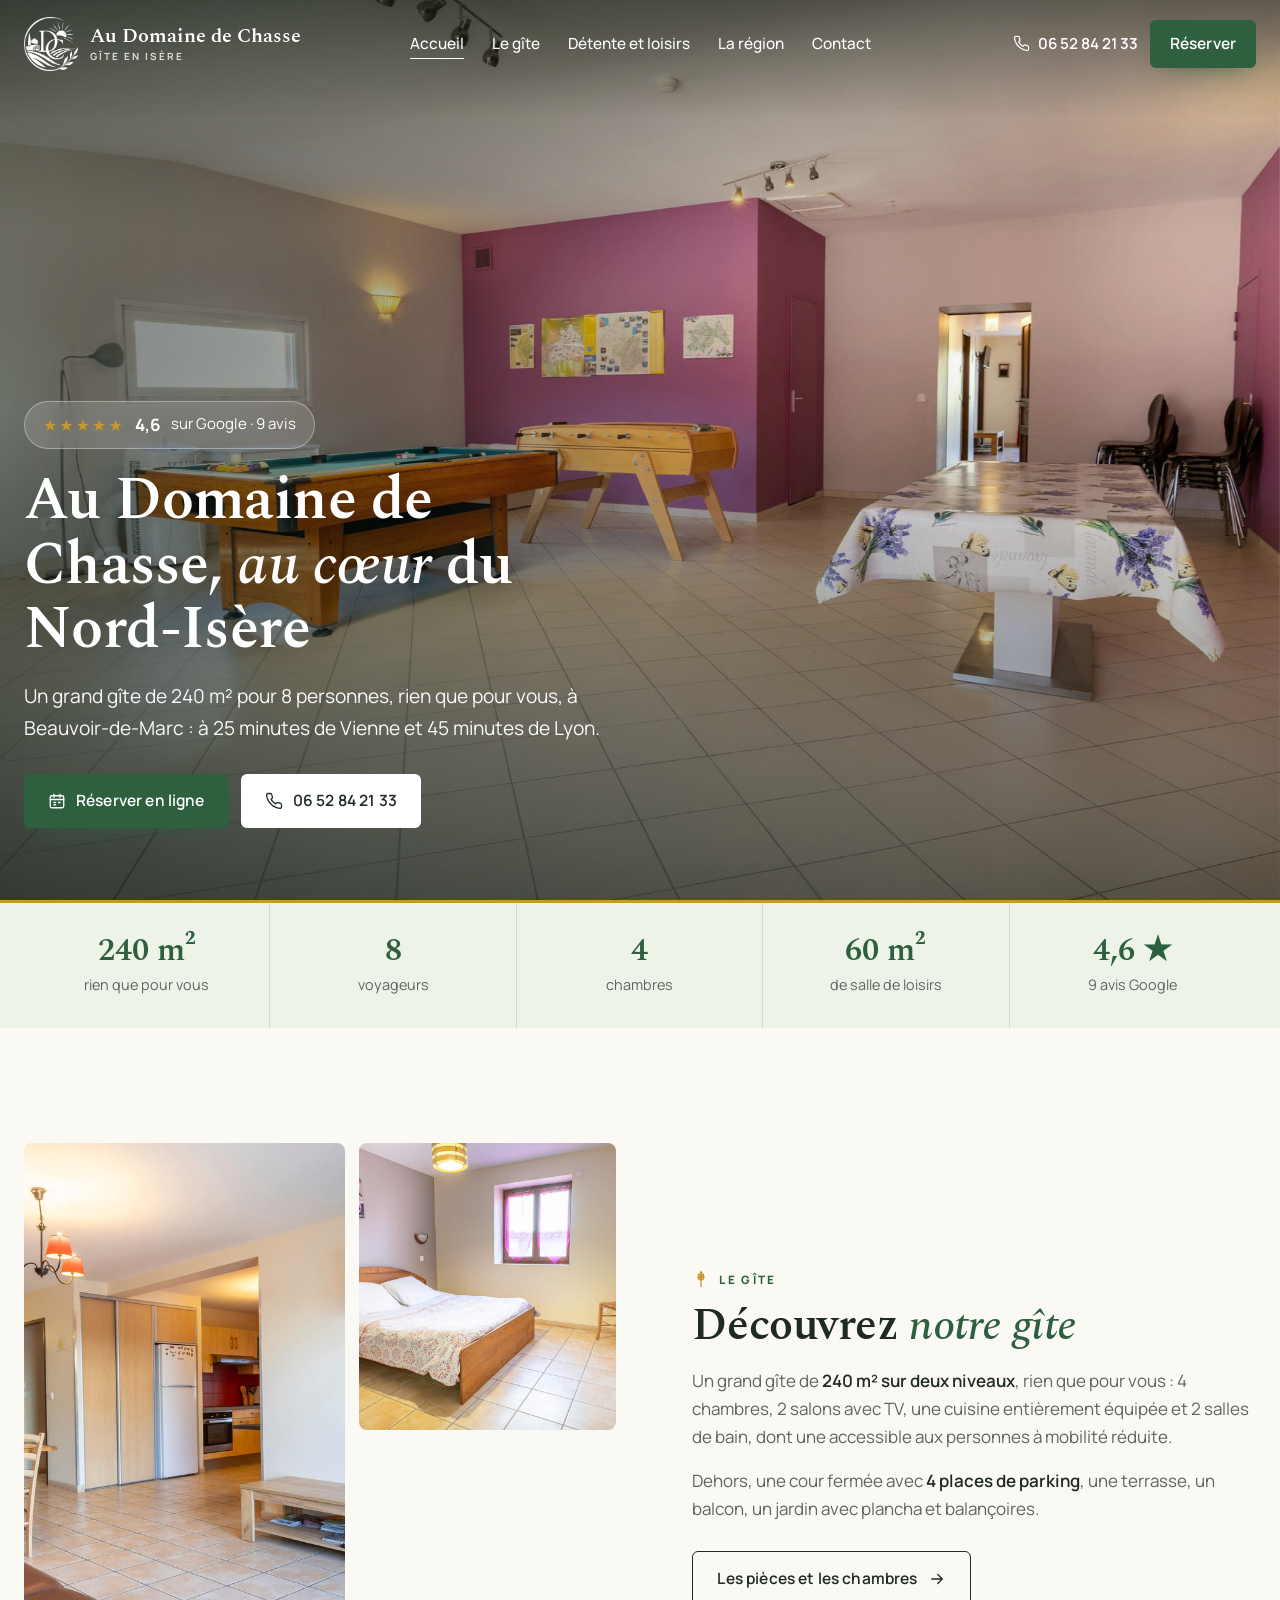
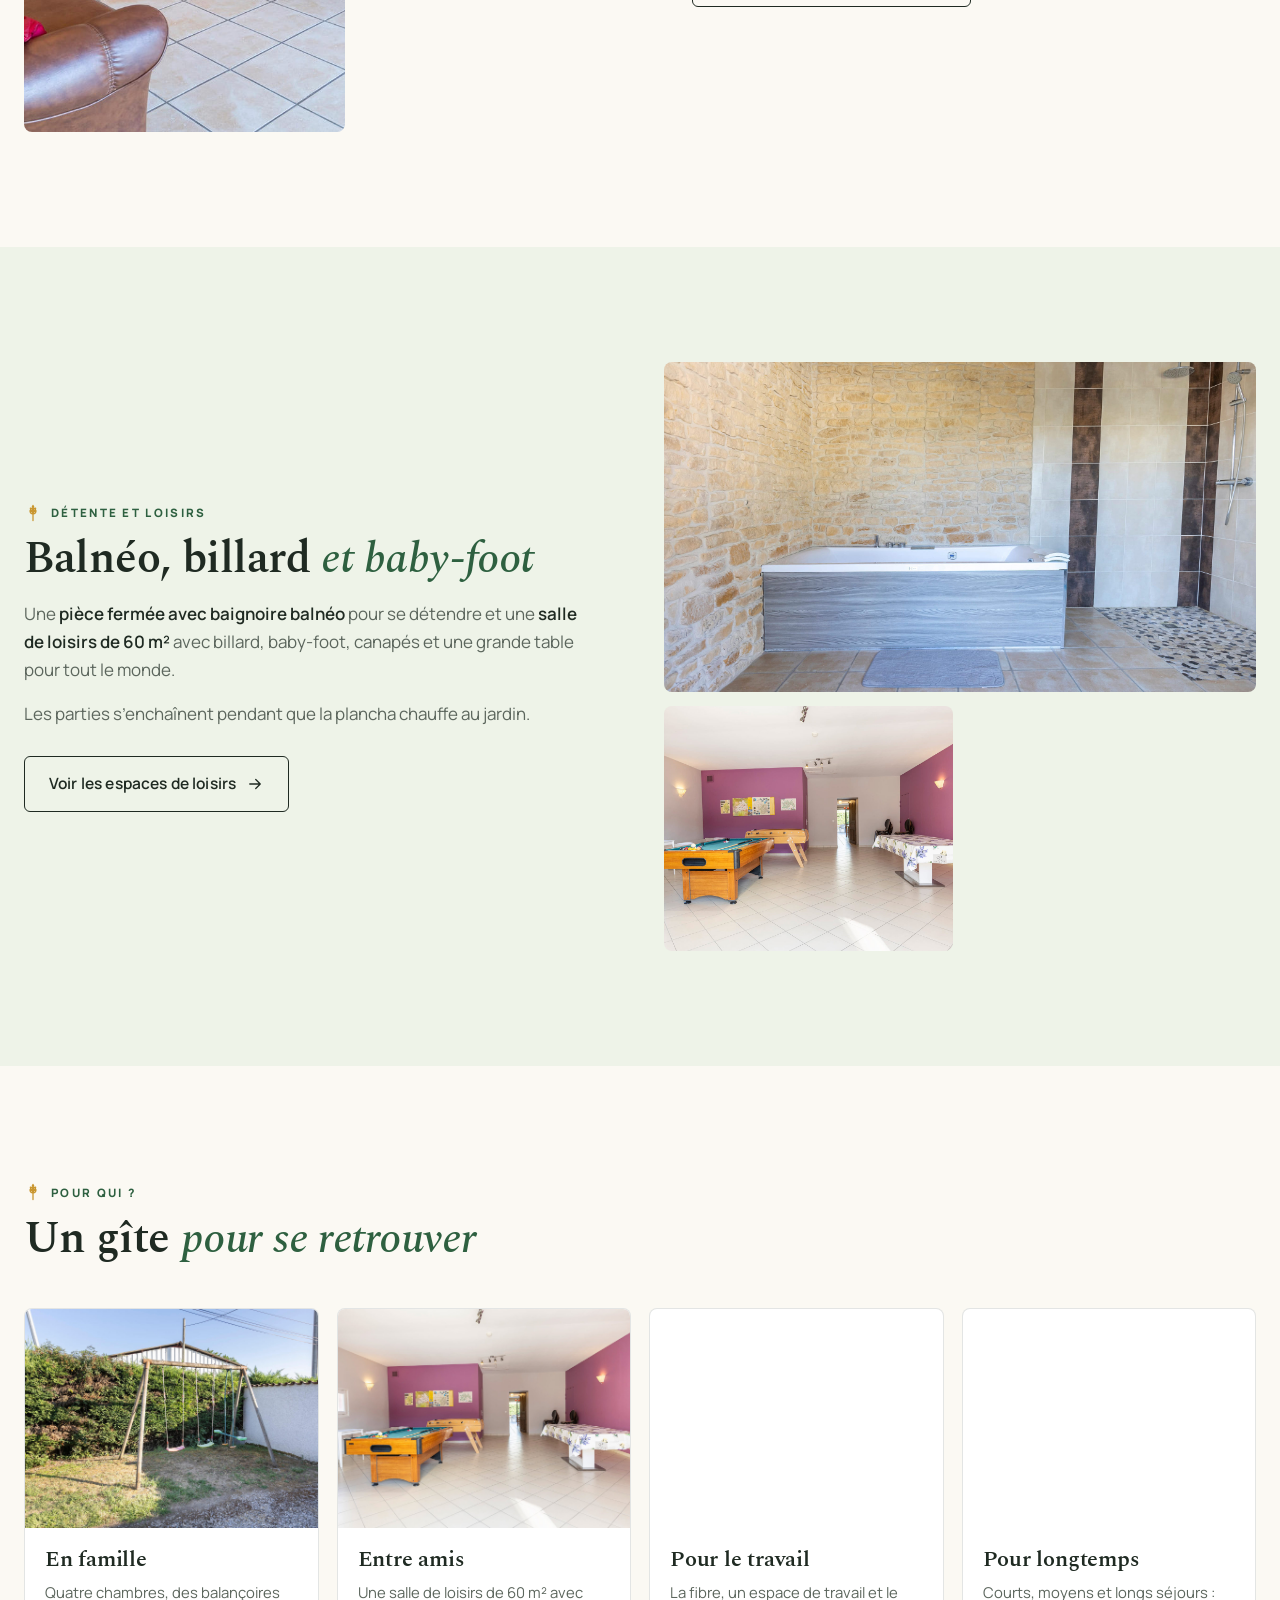
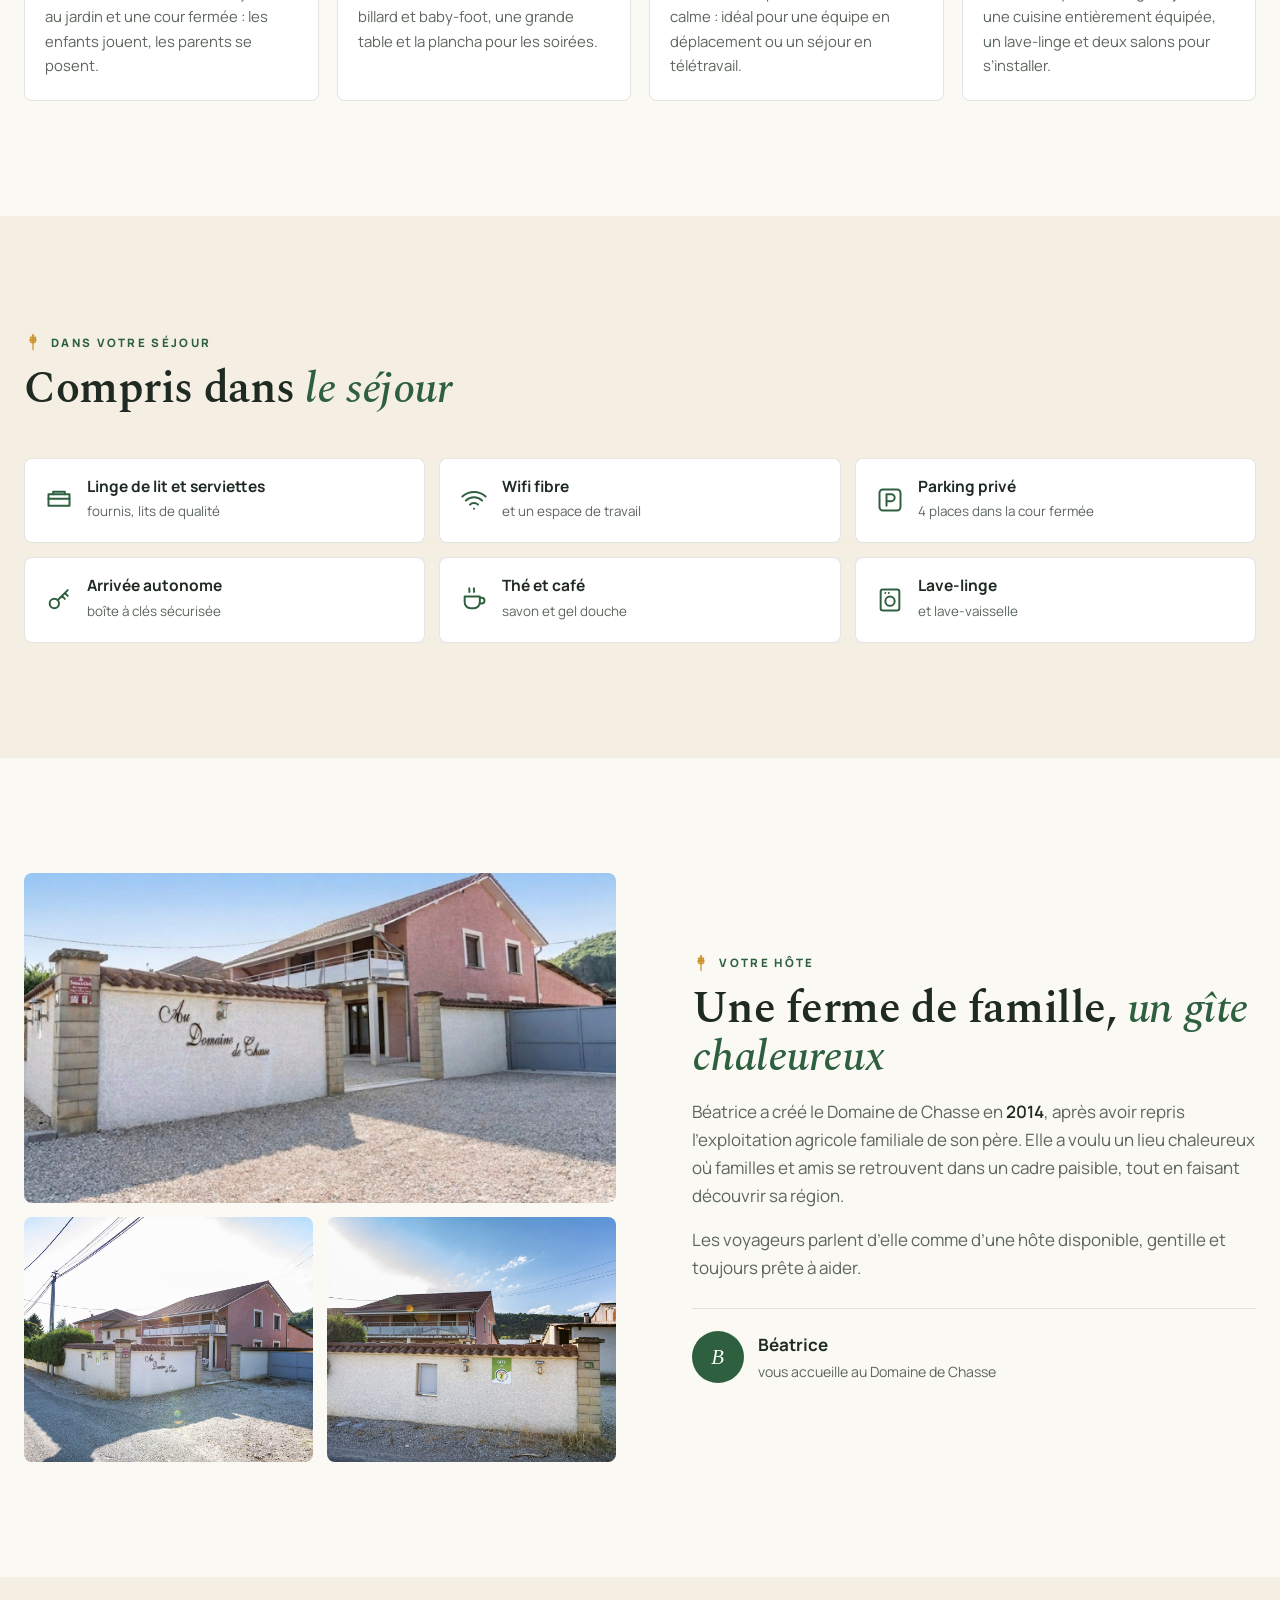
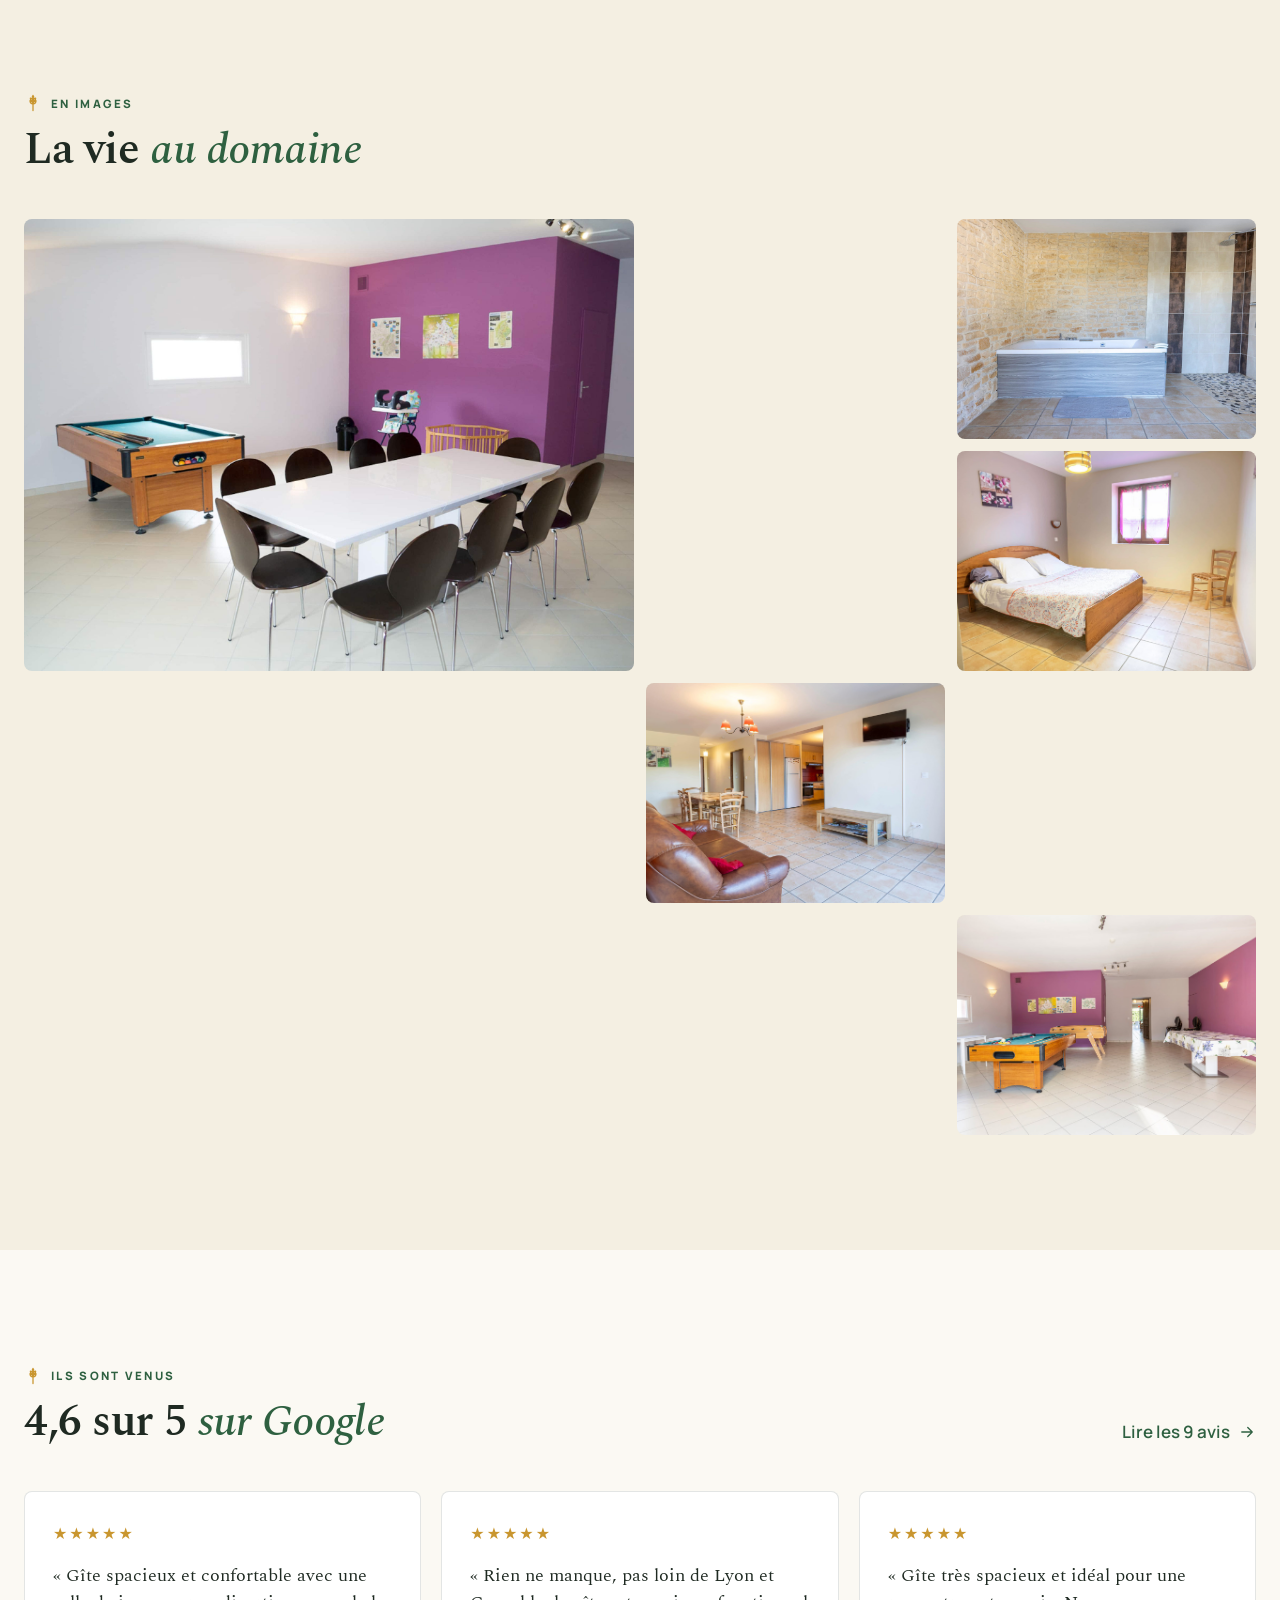
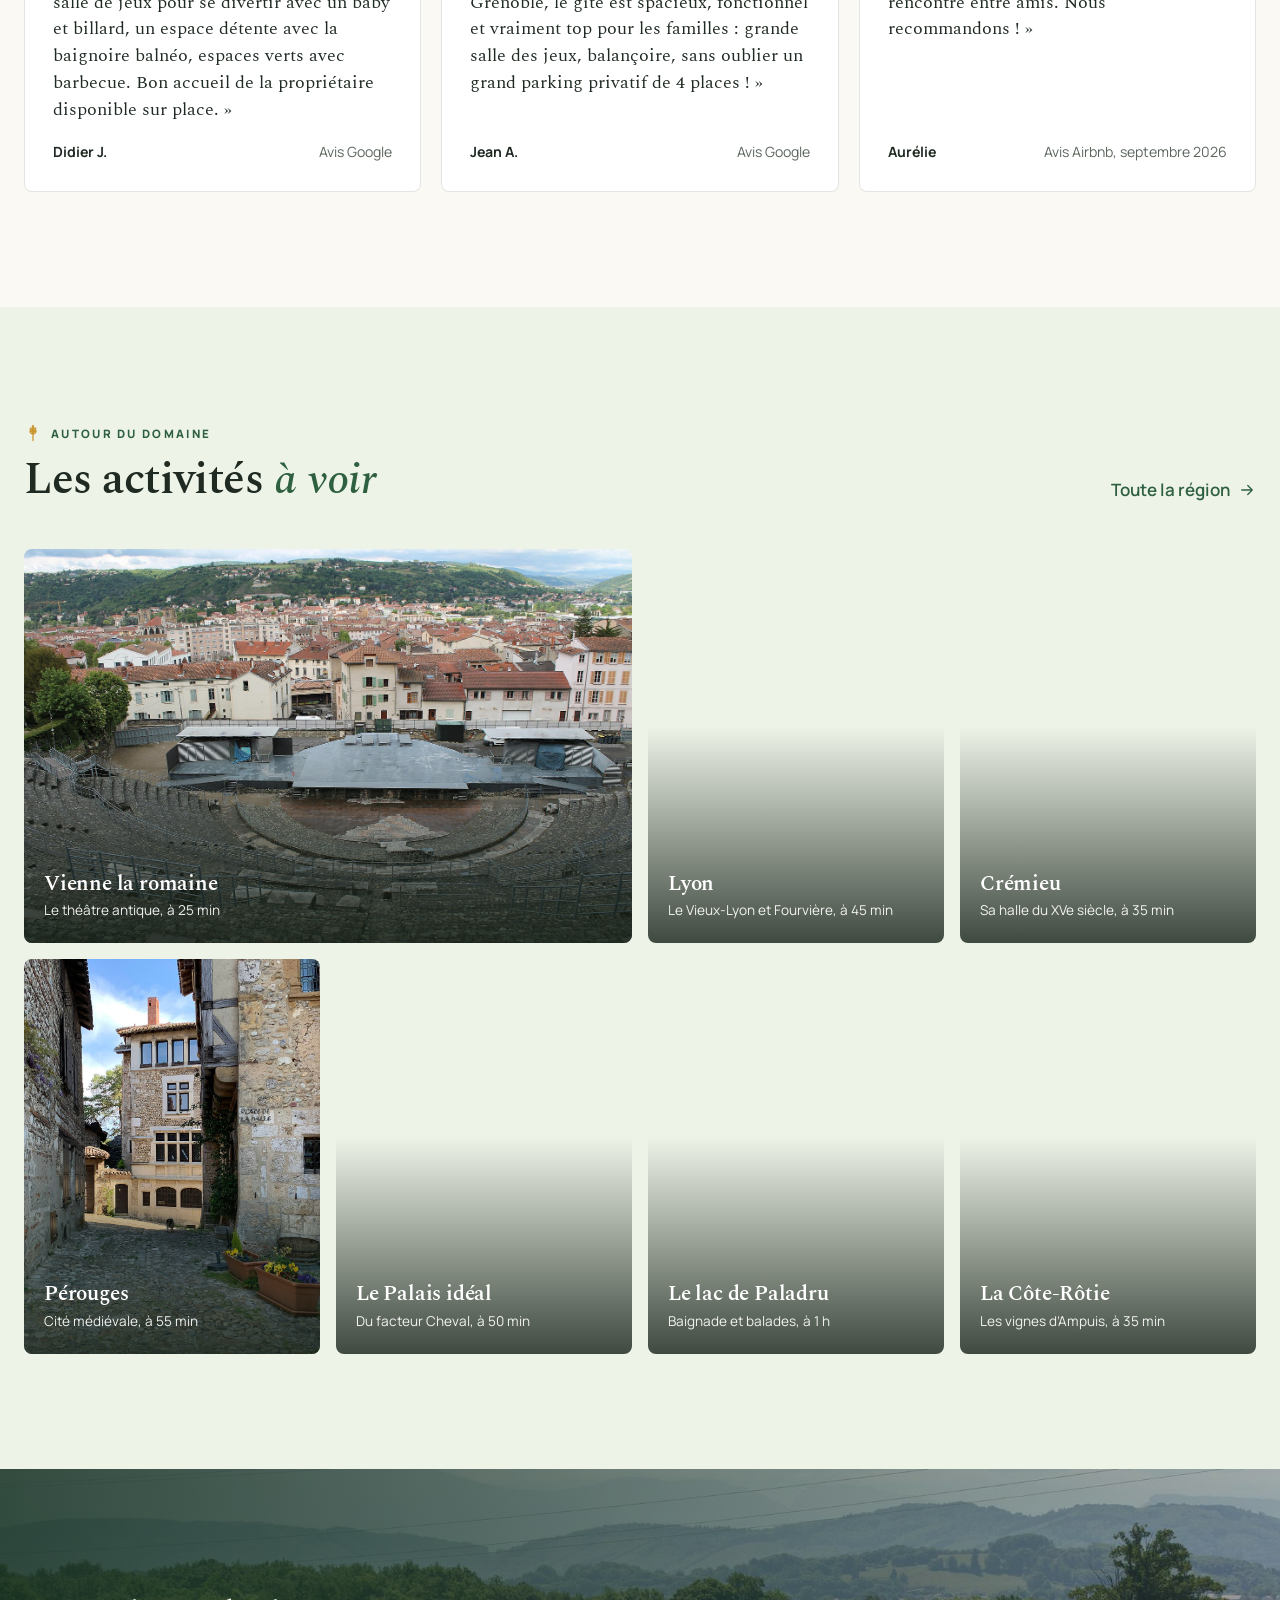
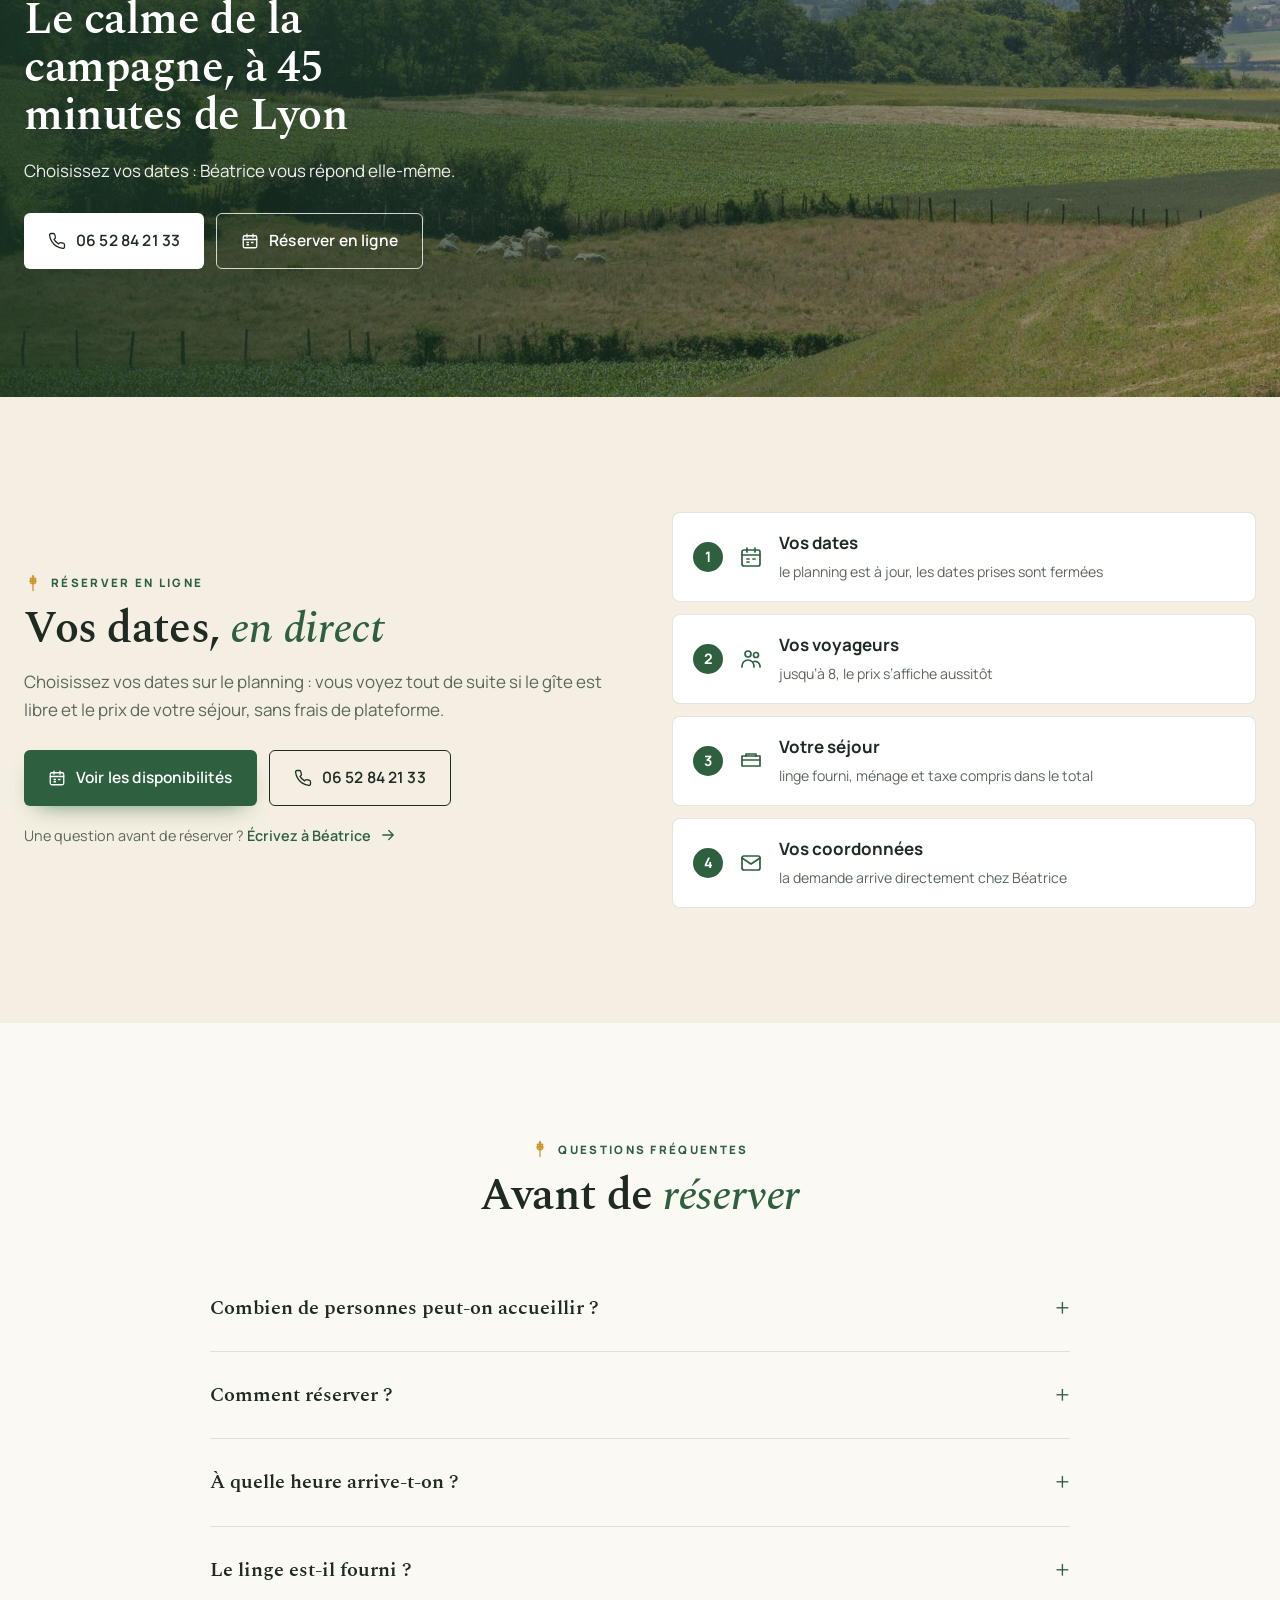
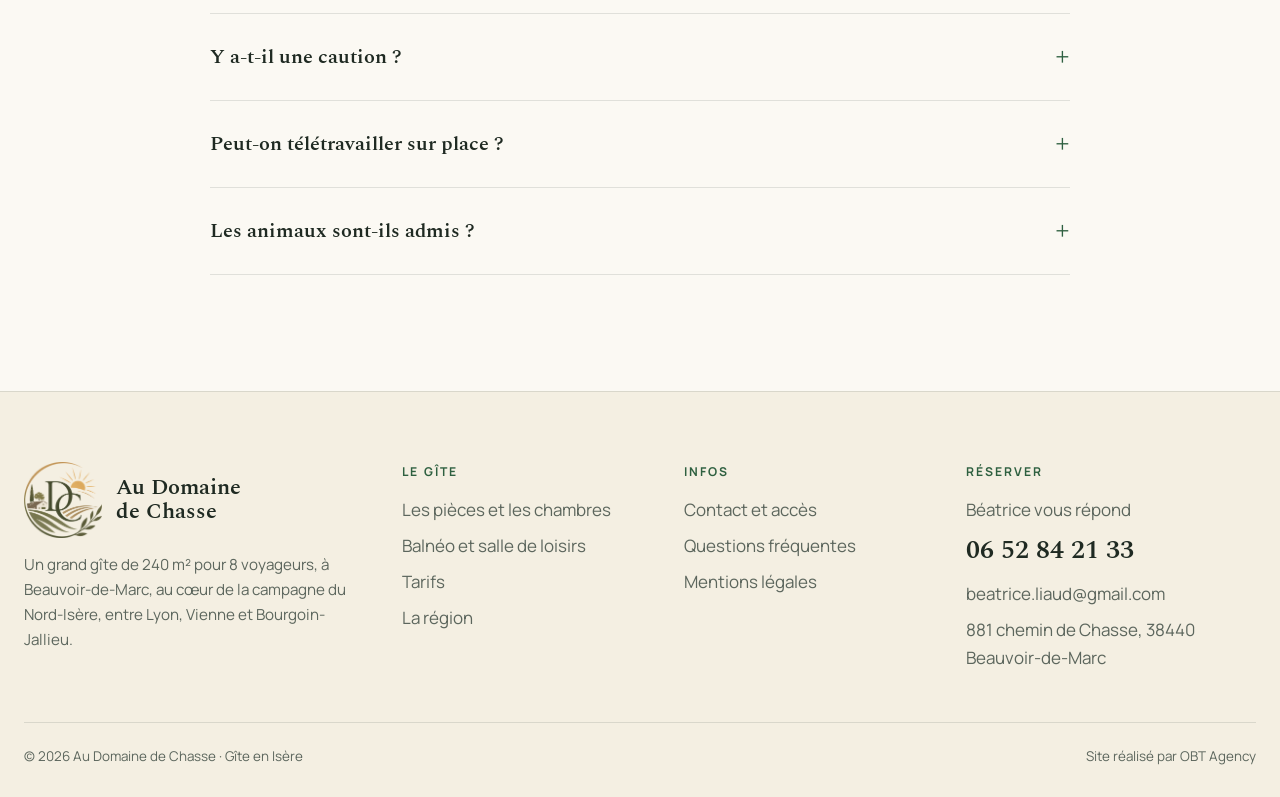
==== index.html @ 03ffee57 "Site de démonstration Au Domaine de Chasse, V1 Co-Authored-By: Claude Opus 5.5 <noreply@anthropic.co" ====
<!doctype html>
<html lang="fr">
<head>
<meta charset="utf-8">
<meta name="viewport" content="width=device-width, initial-scale=1">
<meta name="robots" content="noindex, nofollow">
<title>Au Domaine de Chasse · Grand gîte pour 8 en Isère</title>
<meta name="description" content="Au Domaine de Chasse : grand gîte de 240 m² pour 8 voyageurs à Beauvoir-de-Marc, avec balnéo, billard et baby-foot, entre Lyon, Vienne et Bourgoin-Jallieu.">
<link rel="icon" href="images/logo-couleur.png">
<link rel="preconnect" href="https://fonts.googleapis.com">
<link rel="preconnect" href="https://fonts.gstatic.com" crossorigin>
<link href="https://fonts.googleapis.com/css2?family=Manrope:wght@400;500;600;700;800&family=Spectral:ital,wght@0,500;0,600;1,500&display=swap" rel="stylesheet">
<link rel="stylesheet" href="css/style.css">
</head>
<body data-page="accueil">
<div class="loader" aria-hidden="true">
  <img class="fond" src="images/region/campagne.jpg" alt="">
  <img class="logo-entree" src="images/logo-blanc.png" alt="">
</div>
<header class="entete">
  <div class="conteneur barre">
    <a class="logo" href="index.html" aria-label="Au Domaine de Chasse, accueil"><span class="monogramme"><img class="blanc" src="images/logo-blanc.png" alt="" width="640" height="629"><img class="sombre" src="images/logo-couleur.png" alt="" width="640" height="629"></span><span class="nom">Au Domaine de Chasse<small>Gîte en Isère</small></span></a>
    <ul class="menu">
      <li><a href="index.html" class="actif">Accueil</a></li>
      <li><a href="le-gite.html">Le gîte</a></li>
      <li><a href="detente-et-loisirs.html">Détente et loisirs</a></li>
      <li><a href="la-region.html">La région</a></li>
      <li><a href="contact.html">Contact</a></li>
    </ul>
    <div class="actions">
      <a class="tel-entete" href="tel:+33652842133"><svg viewBox="0 0 24 24" fill="none" stroke="currentColor" stroke-width="1.7" stroke-linecap="round" stroke-linejoin="round" aria-hidden="true"><path d="M22 16.9v3a2 2 0 0 1-2.2 2 19.8 19.8 0 0 1-8.6-3.1 19.5 19.5 0 0 1-6-6A19.8 19.8 0 0 1 2.1 4.2 2 2 0 0 1 4.1 2h3a2 2 0 0 1 2 1.7c.1 1 .4 1.9.7 2.8a2 2 0 0 1-.5 2.1L8 9.9a16 16 0 0 0 6 6l1.3-1.3a2 2 0 0 1 2.1-.4c.9.3 1.8.6 2.8.7a2 2 0 0 1 1.7 2z"/></svg><span>06 52 84 21 33</span></a>
      <a class="btn btn-plein" href="contact.html#reserver" data-obt-reserve>Réserver</a>
      <button class="burger" aria-label="Menu" aria-expanded="false"><span></span></button>
    </div>
  </div>
</header>
<main>
<section class="hero">
  <div class="diapos">
    <img class="fond actif" src="images/gite/salle-loisirs.jpg" alt="La salle de loisirs avec billard et baby-foot">
    <img class="fond" src="images/gite/balneo.jpg" alt="La pièce balnéo et sa baignoire">
    <img class="fond" src="images/gite/salon.jpg" alt="Le salon aux poutres apparentes">
  </div>
  <div class="contenu">
    <a class="note-heros" href="https://www.google.com/maps/place/Au+Domaine+de+Chasse/@45.5311019,5.0796868,15z/data=!4m6!3m5!1s0x47f4d68433895723:0x71ac029676679ae7!8m2!3d45.5311019!4d5.0796868" target="_blank" rel="noopener"><span class="etoiles" role="img" aria-label="4,6 étoiles sur 5">★★★★★</span><strong>4,6</strong><span>sur Google · 9 avis</span></a>
    <h1>Au Domaine de Chasse, <em>au cœur</em> du Nord-Isère</h1>
    <p class="sous">Un grand gîte de 240 m² pour 8 personnes, rien que pour vous, à Beauvoir-de-Marc : à 25 minutes de Vienne et 45 minutes de Lyon.</p>
    <div class="boutons">
      <a class="btn btn-plein" href="contact.html#reserver" data-obt-reserve="le-domaine"><svg viewBox="0 0 24 24" fill="none" stroke="currentColor" stroke-width="1.7" stroke-linecap="round" stroke-linejoin="round" aria-hidden="true"><rect x="3" y="5" width="18" height="16" rx="2"/><path d="M3 10h18M8 3v4M16 3v4M8 14h2M14 14h2M8 17h2"/></svg> Réserver en ligne</a>
      <a class="btn btn-blanc" href="tel:+33652842133"><svg viewBox="0 0 24 24" fill="none" stroke="currentColor" stroke-width="1.7" stroke-linecap="round" stroke-linejoin="round" aria-hidden="true"><path d="M22 16.9v3a2 2 0 0 1-2.2 2 19.8 19.8 0 0 1-8.6-3.1 19.5 19.5 0 0 1-6-6A19.8 19.8 0 0 1 2.1 4.2 2 2 0 0 1 4.1 2h3a2 2 0 0 1 2 1.7c.1 1 .4 1.9.7 2.8a2 2 0 0 1-.5 2.1L8 9.9a16 16 0 0 0 6 6l1.3-1.3a2 2 0 0 1 2.1-.4c.9.3 1.8.6 2.8.7a2 2 0 0 1 1.7 2z"/></svg> 06 52 84 21 33</a>
    </div>
  </div>
</section>

<section class="chiffres">
  <div class="conteneur grille">
    <div class="item"><strong>240 m²</strong><span>rien que pour vous</span></div>
    <div class="item"><strong>8</strong><span>voyageurs</span></div>
    <div class="item"><strong>4</strong><span>chambres</span></div>
    <div class="item"><strong>60 m²</strong><span>de salle de loisirs</span></div>
    <div class="item"><strong>4,6 ★</strong><span>9 avis Google</span></div>
  </div>
</section>

<section class="section">
  <div class="conteneur duo">
    <div class="duo-photos" data-reveal><img src="images/gite/sejour.jpg" alt="Le séjour et la cuisine" loading="lazy" decoding="async"><img src="images/gite/chambre-1.jpg" alt="Une chambre avec lit queen size" loading="lazy" decoding="async"><img src="images/gite/cuisine.jpg" alt="La cuisine équipée" loading="lazy" decoding="async"></div>
    <div class="duo-texte" data-reveal>
      <span class="surtitre"><svg viewBox="0 0 24 24" fill="none" stroke="currentColor" stroke-width="1.7" stroke-linecap="round" stroke-linejoin="round" aria-hidden="true"><path d="M12 22V9"/><path d="M12 13c-2.5 0-4-1.6-4-4 2.5 0 4 1.6 4 4zM12 13c2.5 0 4-1.6 4-4-2.5 0-4 1.6-4 4zM12 9c-2.2 0-3.5-1.4-3.5-3.5C10.7 5.5 12 6.9 12 9zM12 9c2.2 0 3.5-1.4 3.5-3.5C13.3 5.5 12 6.9 12 9zM12 5.5c-1-1-1-2.5 0-3.5 1 1 1 2.5 0 3.5z"/></svg>Le gîte</span>
      <h2>Découvrez <em class="it">notre gîte</em></h2>
      <p>Un grand gîte de <strong>240 m² sur deux niveaux</strong>, rien que pour vous : 4 chambres, 2 salons avec TV, une cuisine entièrement équipée et 2 salles de bain, dont une accessible aux personnes à mobilité réduite.</p>
      <p>Dehors, une cour fermée avec <strong>4 places de parking</strong>, une terrasse, un balcon, un jardin avec plancha et balançoires.</p>
      <a class="btn btn-contour" href="le-gite.html">Les pièces et les chambres <svg viewBox="0 0 24 24" fill="none" stroke="currentColor" stroke-width="1.7" stroke-linecap="round" stroke-linejoin="round" aria-hidden="true"><path d="M5 12h14M13 6l6 6-6 6"/></svg></a>
    </div>
  </div>
</section>

<section class="section glacier">
  <div class="conteneur duo inverse">
    <div class="duo-photos paysage" data-reveal><img src="images/gite/balneo.jpg" alt="La baignoire balnéo" loading="lazy" decoding="async"><img src="images/gite/billard-baby.jpg" alt="Le billard et le baby-foot" loading="lazy" decoding="async"><img src="images/gite/jardin-barbecue.jpg" alt="Le jardin et le barbecue" loading="lazy" decoding="async"></div>
    <div class="duo-texte" data-reveal>
      <span class="surtitre"><svg viewBox="0 0 24 24" fill="none" stroke="currentColor" stroke-width="1.7" stroke-linecap="round" stroke-linejoin="round" aria-hidden="true"><path d="M12 22V9"/><path d="M12 13c-2.5 0-4-1.6-4-4 2.5 0 4 1.6 4 4zM12 13c2.5 0 4-1.6 4-4-2.5 0-4 1.6-4 4zM12 9c-2.2 0-3.5-1.4-3.5-3.5C10.7 5.5 12 6.9 12 9zM12 9c2.2 0 3.5-1.4 3.5-3.5C13.3 5.5 12 6.9 12 9zM12 5.5c-1-1-1-2.5 0-3.5 1 1 1 2.5 0 3.5z"/></svg>Détente et loisirs</span>
      <h2>Balnéo, billard <em class="it">et baby-foot</em></h2>
      <p>Une <strong>pièce fermée avec baignoire balnéo</strong> pour se détendre et une <strong>salle de loisirs de 60 m²</strong> avec billard, baby-foot, canapés et une grande table pour tout le monde.</p>
      <p>Les parties s’enchaînent pendant que la plancha chauffe au jardin.</p>
      <a class="btn btn-contour" href="detente-et-loisirs.html">Voir les espaces de loisirs <svg viewBox="0 0 24 24" fill="none" stroke="currentColor" stroke-width="1.7" stroke-linecap="round" stroke-linejoin="round" aria-hidden="true"><path d="M5 12h14M13 6l6 6-6 6"/></svg></a>
    </div>
  </div>
</section>

<section class="section">
  <div class="conteneur">
    <div class="entete-section"><div><span class="surtitre"><svg viewBox="0 0 24 24" fill="none" stroke="currentColor" stroke-width="1.7" stroke-linecap="round" stroke-linejoin="round" aria-hidden="true"><path d="M12 22V9"/><path d="M12 13c-2.5 0-4-1.6-4-4 2.5 0 4 1.6 4 4zM12 13c2.5 0 4-1.6 4-4-2.5 0-4 1.6-4 4zM12 9c-2.2 0-3.5-1.4-3.5-3.5C10.7 5.5 12 6.9 12 9zM12 9c2.2 0 3.5-1.4 3.5-3.5C13.3 5.5 12 6.9 12 9zM12 5.5c-1-1-1-2.5 0-3.5 1 1 1 2.5 0 3.5z"/></svg>Pour qui ?</span><h2>Un gîte <em class="it">pour se retrouver</em></h2></div></div>
    <div class="pour-qui"><article data-reveal><img src="images/gite/balancoires.jpg" alt="En famille" loading="lazy" decoding="async"><div class="corps"><h3>En famille</h3><p>Quatre chambres, des balançoires au jardin et une cour fermée : les enfants jouent, les parents se posent.</p></div></article><article data-reveal><img src="images/gite/billard-baby.jpg" alt="Entre amis" loading="lazy" decoding="async"><div class="corps"><h3>Entre amis</h3><p>Une salle de loisirs de 60 m² avec billard et baby-foot, une grande table et la plancha pour les soirées.</p></div></article><article data-reveal><img src="images/gite/bureau.jpg" alt="Pour le travail" loading="lazy" decoding="async"><div class="corps"><h3>Pour le travail</h3><p>La fibre, un espace de travail et le calme : idéal pour une équipe en déplacement ou un séjour en télétravail.</p></div></article><article data-reveal><img src="images/gite/cuisine.jpg" alt="Pour longtemps" loading="lazy" decoding="async"><div class="corps"><h3>Pour longtemps</h3><p>Courts, moyens et longs séjours : une cuisine entièrement équipée, un lave-linge et deux salons pour s’installer.</p></div></article></div>
  </div>
</section>

<section class="section creme">
  <div class="conteneur">
    <div class="entete-section"><div><span class="surtitre"><svg viewBox="0 0 24 24" fill="none" stroke="currentColor" stroke-width="1.7" stroke-linecap="round" stroke-linejoin="round" aria-hidden="true"><path d="M12 22V9"/><path d="M12 13c-2.5 0-4-1.6-4-4 2.5 0 4 1.6 4 4zM12 13c2.5 0 4-1.6 4-4-2.5 0-4 1.6-4 4zM12 9c-2.2 0-3.5-1.4-3.5-3.5C10.7 5.5 12 6.9 12 9zM12 9c2.2 0 3.5-1.4 3.5-3.5C13.3 5.5 12 6.9 12 9zM12 5.5c-1-1-1-2.5 0-3.5 1 1 1 2.5 0 3.5z"/></svg>Dans votre séjour</span><h2>Compris dans <em class="it">le séjour</em></h2></div></div>
    <div class="compris"><div class="bloc" data-reveal><svg viewBox="0 0 24 24" fill="none" stroke="currentColor" stroke-width="1.7" stroke-linecap="round" stroke-linejoin="round" aria-hidden="true"><path d="M3 7h18v10H3z"/><path d="M3 11h18M7 7V5h10v2"/></svg><div><strong>Linge de lit et serviettes</strong><small>fournis, lits de qualité</small></div></div><div class="bloc" data-reveal><svg viewBox="0 0 24 24" fill="none" stroke="currentColor" stroke-width="1.7" stroke-linecap="round" stroke-linejoin="round" aria-hidden="true"><path d="M5 12.5a10 10 0 0 1 14 0M8.5 16a5 5 0 0 1 7 0M2 9a15 15 0 0 1 20 0M12 19.5h.01"/></svg><div><strong>Wifi fibre</strong><small>et un espace de travail</small></div></div><div class="bloc" data-reveal><svg viewBox="0 0 24 24" fill="none" stroke="currentColor" stroke-width="1.7" stroke-linecap="round" stroke-linejoin="round" aria-hidden="true"><rect x="3" y="3" width="18" height="18" rx="3"/><path d="M9 17V7h4a3 3 0 0 1 0 6H9"/></svg><div><strong>Parking privé</strong><small>4 places dans la cour fermée</small></div></div><div class="bloc" data-reveal><svg viewBox="0 0 24 24" fill="none" stroke="currentColor" stroke-width="1.7" stroke-linecap="round" stroke-linejoin="round" aria-hidden="true"><circle cx="8" cy="15" r="4"/><path d="m10.8 12.2 8.7-8.7M17 6l2.5 2.5M14.5 8.5 17 11"/></svg><div><strong>Arrivée autonome</strong><small>boîte à clés sécurisée</small></div></div><div class="bloc" data-reveal><svg viewBox="0 0 24 24" fill="none" stroke="currentColor" stroke-width="1.7" stroke-linecap="round" stroke-linejoin="round" aria-hidden="true"><path d="M4 9h13v5a5 5 0 0 1-5 5H9a5 5 0 0 1-5-5zM17 10h1.5a2.5 2.5 0 0 1 0 5H17M8 2c-.7 1 .7 2 0 3M12 2c-.7 1 .7 2 0 3"/></svg><div><strong>Thé et café</strong><small>savon et gel douche</small></div></div><div class="bloc" data-reveal><svg viewBox="0 0 24 24" fill="none" stroke="currentColor" stroke-width="1.7" stroke-linecap="round" stroke-linejoin="round" aria-hidden="true"><rect x="4" y="3" width="16" height="18" rx="2"/><circle cx="12" cy="13" r="4"/><path d="M8 6h.01M11 6h.01"/></svg><div><strong>Lave-linge</strong><small>et lave-vaisselle</small></div></div></div>
  </div>
</section>

<section class="section">
  <div class="conteneur duo">
    <div class="duo-photos paysage" data-reveal><img src="images/gite/entree-cour.jpg" alt="L’entrée du Domaine de Chasse" loading="lazy" decoding="async"><img src="images/gite/arrivee.jpg" alt="L’arrivée par le chemin de Chasse" loading="lazy" decoding="async"><img src="images/gite/entree-mur.jpg" alt="Le mur d’entrée et sa plaque Gîtes de France" loading="lazy" decoding="async"></div>
    <div class="duo-texte" data-reveal>
      <span class="surtitre"><svg viewBox="0 0 24 24" fill="none" stroke="currentColor" stroke-width="1.7" stroke-linecap="round" stroke-linejoin="round" aria-hidden="true"><path d="M12 22V9"/><path d="M12 13c-2.5 0-4-1.6-4-4 2.5 0 4 1.6 4 4zM12 13c2.5 0 4-1.6 4-4-2.5 0-4 1.6-4 4zM12 9c-2.2 0-3.5-1.4-3.5-3.5C10.7 5.5 12 6.9 12 9zM12 9c2.2 0 3.5-1.4 3.5-3.5C13.3 5.5 12 6.9 12 9zM12 5.5c-1-1-1-2.5 0-3.5 1 1 1 2.5 0 3.5z"/></svg>Votre hôte</span>
      <h2>Une ferme de famille, <em class="it">un gîte chaleureux</em></h2>
      <p>Béatrice a créé le Domaine de Chasse en <strong>2014</strong>, après avoir repris l’exploitation agricole familiale de son père. Elle a voulu un lieu chaleureux où familles et amis se retrouvent dans un cadre paisible, tout en faisant découvrir sa région.</p>
      <p>Les voyageurs parlent d’elle comme d’une hôte disponible, gentille et toujours prête à aider.</p>
      <div class="signature"><span class="rond">B</span><div><strong>Béatrice</strong><small>vous accueille au Domaine de Chasse</small></div></div>
    </div>
  </div>
</section>

<section class="section creme">
  <div class="conteneur">
    <div class="entete-section"><div><span class="surtitre"><svg viewBox="0 0 24 24" fill="none" stroke="currentColor" stroke-width="1.7" stroke-linecap="round" stroke-linejoin="round" aria-hidden="true"><path d="M12 22V9"/><path d="M12 13c-2.5 0-4-1.6-4-4 2.5 0 4 1.6 4 4zM12 13c2.5 0 4-1.6 4-4-2.5 0-4 1.6-4 4zM12 9c-2.2 0-3.5-1.4-3.5-3.5C10.7 5.5 12 6.9 12 9zM12 9c2.2 0 3.5-1.4 3.5-3.5C13.3 5.5 12 6.9 12 9zM12 5.5c-1-1-1-2.5 0-3.5 1 1 1 2.5 0 3.5z"/></svg>En images</span><h2>La vie <em class="it">au domaine</em></h2></div></div>
    <div class="mosaique" data-reveal><button class="grand" data-galerie="images/gite/grande-table.jpg" data-legende="La grande table de la salle de loisirs" aria-label="Agrandir : La grande table de la salle de loisirs"><img src="images/gite/grande-table.jpg" alt="La grande table de la salle de loisirs" loading="lazy" decoding="async"><span>La grande table de la salle de loisirs</span></button><button class="haut" data-galerie="images/gite/plancha.jpg" data-legende="La plancha au jardin" aria-label="Agrandir : La plancha au jardin"><img src="images/gite/plancha.jpg" alt="La plancha au jardin" loading="lazy" decoding="async"><span>La plancha au jardin</span></button><button class="" data-galerie="images/gite/balneo.jpg" data-legende="La baignoire balnéo" aria-label="Agrandir : La baignoire balnéo"><img src="images/gite/balneo.jpg" alt="La baignoire balnéo" loading="lazy" decoding="async"><span>La baignoire balnéo</span></button><button class="" data-galerie="images/gite/chambre-1.jpg" data-legende="Une chambre avec lit queen size" aria-label="Agrandir : Une chambre avec lit queen size"><img src="images/gite/chambre-1.jpg" alt="Une chambre avec lit queen size" loading="lazy" decoding="async"><span>Une chambre avec lit queen size</span></button><button class="large" data-galerie="images/gite/terrasse.jpg" data-legende="La terrasse et la cour" aria-label="Agrandir : La terrasse et la cour"><img src="images/gite/terrasse.jpg" alt="La terrasse et la cour" loading="lazy" decoding="async"><span>La terrasse et la cour</span></button><button class="" data-galerie="images/gite/sejour.jpg" data-legende="Le séjour" aria-label="Agrandir : Le séjour"><img src="images/gite/sejour.jpg" alt="Le séjour" loading="lazy" decoding="async"><span>Le séjour</span></button><button class="" data-galerie="images/gite/balcon.jpg" data-legende="Le balcon" aria-label="Agrandir : Le balcon"><img src="images/gite/balcon.jpg" alt="Le balcon" loading="lazy" decoding="async"><span>Le balcon</span></button><button class="large" data-galerie="images/gite/salle-a-manger.jpg" data-legende="La salle à manger" aria-label="Agrandir : La salle à manger"><img src="images/gite/salle-a-manger.jpg" alt="La salle à manger" loading="lazy" decoding="async"><span>La salle à manger</span></button><button class="" data-galerie="images/gite/cuisine.jpg" data-legende="La cuisine équipée" aria-label="Agrandir : La cuisine équipée"><img src="images/gite/cuisine.jpg" alt="La cuisine équipée" loading="lazy" decoding="async"><span>La cuisine équipée</span></button><button class="" data-galerie="images/gite/billard-baby.jpg" data-legende="Le billard et le baby-foot" aria-label="Agrandir : Le billard et le baby-foot"><img src="images/gite/billard-baby.jpg" alt="Le billard et le baby-foot" loading="lazy" decoding="async"><span>Le billard et le baby-foot</span></button></div>
  </div>
</section>

<section class="section">
  <div class="conteneur">
    <div class="entete-section">
      <div><span class="surtitre"><svg viewBox="0 0 24 24" fill="none" stroke="currentColor" stroke-width="1.7" stroke-linecap="round" stroke-linejoin="round" aria-hidden="true"><path d="M12 22V9"/><path d="M12 13c-2.5 0-4-1.6-4-4 2.5 0 4 1.6 4 4zM12 13c2.5 0 4-1.6 4-4-2.5 0-4 1.6-4 4zM12 9c-2.2 0-3.5-1.4-3.5-3.5C10.7 5.5 12 6.9 12 9zM12 9c2.2 0 3.5-1.4 3.5-3.5C13.3 5.5 12 6.9 12 9zM12 5.5c-1-1-1-2.5 0-3.5 1 1 1 2.5 0 3.5z"/></svg>Ils sont venus</span><h2>4,6 sur 5 <em class="it">sur Google</em></h2></div>
      <a class="lien-fleche" href="https://www.google.com/maps/place/Au+Domaine+de+Chasse/@45.5311019,5.0796868,15z/data=!4m6!3m5!1s0x47f4d68433895723:0x71ac029676679ae7!8m2!3d45.5311019!4d5.0796868" target="_blank" rel="noopener">Lire les 9 avis <svg viewBox="0 0 24 24" fill="none" stroke="currentColor" stroke-width="1.7" stroke-linecap="round" stroke-linejoin="round" aria-hidden="true"><path d="M5 12h14M13 6l6 6-6 6"/></svg></a>
    </div>
    <div class="avis-grille"><figure class="avis" data-reveal><div class="etoiles">★★★★★</div><blockquote>« Gîte spacieux et confortable avec une salle de jeux pour se divertir avec un baby et billard, un espace détente avec la baignoire balnéo, espaces verts avec barbecue. Bon accueil de la propriétaire disponible sur place. »</blockquote><footer><strong>Didier J.</strong><span>Avis Google</span></footer></figure><figure class="avis" data-reveal><div class="etoiles">★★★★★</div><blockquote>« Rien ne manque, pas loin de Lyon et Grenoble, le gîte est spacieux, fonctionnel et vraiment top pour les familles : grande salle des jeux, balançoire, sans oublier un grand parking privatif de 4 places ! »</blockquote><footer><strong>Jean A.</strong><span>Avis Google</span></footer></figure><figure class="avis" data-reveal><div class="etoiles">★★★★★</div><blockquote>« Gîte très spacieux et idéal pour une rencontre entre amis. Nous recommandons ! »</blockquote><footer><strong>Aurélie</strong><span>Avis Airbnb, septembre 2026</span></footer></figure></div>
  </div>
</section>

<section class="section glacier">
  <div class="conteneur">
    <div class="entete-section">
      <div><span class="surtitre"><svg viewBox="0 0 24 24" fill="none" stroke="currentColor" stroke-width="1.7" stroke-linecap="round" stroke-linejoin="round" aria-hidden="true"><path d="M12 22V9"/><path d="M12 13c-2.5 0-4-1.6-4-4 2.5 0 4 1.6 4 4zM12 13c2.5 0 4-1.6 4-4-2.5 0-4 1.6-4 4zM12 9c-2.2 0-3.5-1.4-3.5-3.5C10.7 5.5 12 6.9 12 9zM12 9c2.2 0 3.5-1.4 3.5-3.5C13.3 5.5 12 6.9 12 9zM12 5.5c-1-1-1-2.5 0-3.5 1 1 1 2.5 0 3.5z"/></svg>Autour du domaine</span><h2>Les activités <em class="it">à voir</em></h2></div>
      <a class="lien-fleche" href="la-region.html">Toute la région <svg viewBox="0 0 24 24" fill="none" stroke="currentColor" stroke-width="1.7" stroke-linecap="round" stroke-linejoin="round" aria-hidden="true"><path d="M5 12h14M13 6l6 6-6 6"/></svg></a>
    </div>
    <div class="activites"><div class="activite large" data-reveal><img src="images/region/theatre.jpg" alt="Vienne la romaine" loading="lazy" decoding="async"><div class="txt"><h3>Vienne la romaine</h3><small>Le théâtre antique, à 25 min</small></div></div><div class="activite" data-reveal><img src="images/region/lyon.jpg" alt="Lyon" loading="lazy" decoding="async"><div class="txt"><h3>Lyon</h3><small>Le Vieux-Lyon et Fourvière, à 45 min</small></div></div><div class="activite" data-reveal><img src="images/region/cremieu.jpg" alt="Crémieu" loading="lazy" decoding="async"><div class="txt"><h3>Crémieu</h3><small>Sa halle du XVe siècle, à 35 min</small></div></div><div class="activite" data-reveal><img src="images/region/perouges.jpg" alt="Pérouges" loading="lazy" decoding="async"><div class="txt"><h3>Pérouges</h3><small>Cité médiévale, à 55 min</small></div></div><div class="activite" data-reveal><img src="images/region/cheval.jpg" alt="Le Palais idéal" loading="lazy" decoding="async"><div class="txt"><h3>Le Palais idéal</h3><small>Du facteur Cheval, à 50 min</small></div></div><div class="activite" data-reveal><img src="images/region/paladru.jpg" alt="Le lac de Paladru" loading="lazy" decoding="async"><div class="txt"><h3>Le lac de Paladru</h3><small>Baignade et balades, à 1 h</small></div></div><div class="activite" data-reveal><img src="images/region/cote-rotie.jpg" alt="La Côte-Rôtie" loading="lazy" decoding="async"><div class="txt"><h3>La Côte-Rôtie</h3><small>Les vignes d’Ampuis, à 35 min</small></div></div></div>
  </div>
</section>

<section class="appel">
  <img src="images/region/campagne.jpg" alt="" loading="lazy" decoding="async">
  <div class="conteneur">
    <h2>Le calme de la campagne, à 45 minutes de Lyon</h2>
    <p>Choisissez vos dates : Béatrice vous répond elle-même.</p>
    <div class="boutons"><a class="btn btn-blanc" href="tel:+33652842133"><svg viewBox="0 0 24 24" fill="none" stroke="currentColor" stroke-width="1.7" stroke-linecap="round" stroke-linejoin="round" aria-hidden="true"><path d="M22 16.9v3a2 2 0 0 1-2.2 2 19.8 19.8 0 0 1-8.6-3.1 19.5 19.5 0 0 1-6-6A19.8 19.8 0 0 1 2.1 4.2 2 2 0 0 1 4.1 2h3a2 2 0 0 1 2 1.7c.1 1 .4 1.9.7 2.8a2 2 0 0 1-.5 2.1L8 9.9a16 16 0 0 0 6 6l1.3-1.3a2 2 0 0 1 2.1-.4c.9.3 1.8.6 2.8.7a2 2 0 0 1 1.7 2z"/></svg> 06 52 84 21 33</a><a class="btn btn-contour-blanc" href="contact.html#reserver" data-obt-reserve="le-domaine"><svg viewBox="0 0 24 24" fill="none" stroke="currentColor" stroke-width="1.7" stroke-linecap="round" stroke-linejoin="round" aria-hidden="true"><rect x="3" y="5" width="18" height="16" rx="2"/><path d="M3 10h18M8 3v4M16 3v4M8 14h2M14 14h2M8 17h2"/></svg> Réserver en ligne</a></div>
  </div>
</section>

<section class="section creme" id="reservation">
  <div class="conteneur bloc-resa">
    <div data-reveal>
      <span class="surtitre"><svg viewBox="0 0 24 24" fill="none" stroke="currentColor" stroke-width="1.7" stroke-linecap="round" stroke-linejoin="round" aria-hidden="true"><path d="M12 22V9"/><path d="M12 13c-2.5 0-4-1.6-4-4 2.5 0 4 1.6 4 4zM12 13c2.5 0 4-1.6 4-4-2.5 0-4 1.6-4 4zM12 9c-2.2 0-3.5-1.4-3.5-3.5C10.7 5.5 12 6.9 12 9zM12 9c2.2 0 3.5-1.4 3.5-3.5C13.3 5.5 12 6.9 12 9zM12 5.5c-1-1-1-2.5 0-3.5 1 1 1 2.5 0 3.5z"/></svg>Réserver en ligne</span>
      <h2>Vos dates, <em class="it">en direct</em></h2>
      <p class="intro-contact">Choisissez vos dates sur le planning : vous voyez tout de suite si le gîte est libre et le prix de votre séjour, sans frais de plateforme.</p>
      <div class="boutons"><a class="btn btn-plein" href="contact.html#reserver" data-obt-reserve="le-domaine"><svg viewBox="0 0 24 24" fill="none" stroke="currentColor" stroke-width="1.7" stroke-linecap="round" stroke-linejoin="round" aria-hidden="true"><rect x="3" y="5" width="18" height="16" rx="2"/><path d="M3 10h18M8 3v4M16 3v4M8 14h2M14 14h2M8 17h2"/></svg> Voir les disponibilités</a><a class="btn btn-contour" href="tel:+33652842133"><svg viewBox="0 0 24 24" fill="none" stroke="currentColor" stroke-width="1.7" stroke-linecap="round" stroke-linejoin="round" aria-hidden="true"><path d="M22 16.9v3a2 2 0 0 1-2.2 2 19.8 19.8 0 0 1-8.6-3.1 19.5 19.5 0 0 1-6-6A19.8 19.8 0 0 1 2.1 4.2 2 2 0 0 1 4.1 2h3a2 2 0 0 1 2 1.7c.1 1 .4 1.9.7 2.8a2 2 0 0 1-.5 2.1L8 9.9a16 16 0 0 0 6 6l1.3-1.3a2 2 0 0 1 2.1-.4c.9.3 1.8.6 2.8.7a2 2 0 0 1 1.7 2z"/></svg> 06 52 84 21 33</a></div>
      <p class="petit">Une question avant de réserver ? <a class="lien-fleche" href="contact.html">Écrivez à Béatrice <svg viewBox="0 0 24 24" fill="none" stroke="currentColor" stroke-width="1.7" stroke-linecap="round" stroke-linejoin="round" aria-hidden="true"><path d="M5 12h14M13 6l6 6-6 6"/></svg></a></p>
    </div>
    <ol class="etapes-resa" data-reveal><li><span class="num">1</span><svg viewBox="0 0 24 24" fill="none" stroke="currentColor" stroke-width="1.7" stroke-linecap="round" stroke-linejoin="round" aria-hidden="true"><rect x="3" y="5" width="18" height="16" rx="2"/><path d="M3 10h18M8 3v4M16 3v4M8 14h2M14 14h2M8 17h2"/></svg><div><strong>Vos dates</strong><small>le planning est à jour, les dates prises sont fermées</small></div></li><li><span class="num">2</span><svg viewBox="0 0 24 24" fill="none" stroke="currentColor" stroke-width="1.7" stroke-linecap="round" stroke-linejoin="round" aria-hidden="true"><circle cx="9" cy="7" r="3"/><circle cx="17" cy="8" r="2.5"/><path d="M3 20v-1a6 6 0 0 1 12 0v1M15 14.5a5 5 0 0 1 6 4.5v1"/></svg><div><strong>Vos voyageurs</strong><small>jusqu’à 8, le prix s’affiche aussitôt</small></div></li><li><span class="num">3</span><svg viewBox="0 0 24 24" fill="none" stroke="currentColor" stroke-width="1.7" stroke-linecap="round" stroke-linejoin="round" aria-hidden="true"><path d="M3 7h18v10H3z"/><path d="M3 11h18M7 7V5h10v2"/></svg><div><strong>Votre séjour</strong><small>linge fourni, ménage et taxe compris dans le total</small></div></li><li><span class="num">4</span><svg viewBox="0 0 24 24" fill="none" stroke="currentColor" stroke-width="1.7" stroke-linecap="round" stroke-linejoin="round" aria-hidden="true"><rect x="3" y="5" width="18" height="14" rx="2"/><path d="m3 7 9 6 9-6"/></svg><div><strong>Vos coordonnées</strong><small>la demande arrive directement chez Béatrice</small></div></li></ol>
  </div>
</section>
<section class="section" id="questions">
  <div class="conteneur">
    <div class="entete-section centre"><div><span class="surtitre"><svg viewBox="0 0 24 24" fill="none" stroke="currentColor" stroke-width="1.7" stroke-linecap="round" stroke-linejoin="round" aria-hidden="true"><path d="M12 22V9"/><path d="M12 13c-2.5 0-4-1.6-4-4 2.5 0 4 1.6 4 4zM12 13c2.5 0 4-1.6 4-4-2.5 0-4 1.6-4 4zM12 9c-2.2 0-3.5-1.4-3.5-3.5C10.7 5.5 12 6.9 12 9zM12 9c2.2 0 3.5-1.4 3.5-3.5C13.3 5.5 12 6.9 12 9zM12 5.5c-1-1-1-2.5 0-3.5 1 1 1 2.5 0 3.5z"/></svg>Questions fréquentes</span><h2>Avant de <em class="it">réserver</em></h2></div></div>
    <div class="faq"><details><summary>Combien de personnes peut-on accueillir ?</summary><p>Jusqu’à 8 voyageurs, dans 4 chambres : trois chambres avec un grand lit queen size et une chambre avec deux lits simples. Le gîte de 240 m² vous est entièrement réservé : aucun espace n’est partagé avec d’autres voyageurs.</p></details><details><summary>Comment réserver ?</summary><p>En ligne, avec le bouton « Réserver » : vous choisissez vos dates sur le planning, le prix du séjour s’affiche aussitôt, ménage et taxe de séjour compris. Vous pouvez aussi appeler Béatrice au 06 52 84 21 33. Le séjour minimum est de 2 nuits.</p></details><details><summary>À quelle heure arrive-t-on ?</summary><p>L’arrivée est autonome à partir de 18 h, grâce à une boîte à clés sécurisée. Le départ se fait avant 10 h. Un autre horaire ? Demandez-le, on s’arrange souvent.</p></details><details><summary>Le linge est-il fourni ?</summary><p>Oui : le linge de lit et les serviettes sont fournis, ainsi que le savon, le gel douche, le thé et le café. Le ménage de fin de séjour est fait par un professionnel (50 €).</p></details><details><summary>Y a-t-il une caution ?</summary><p>Oui, 500 € par empreinte bancaire avant l’arrivée. Elle n’est pas débitée et elle est libérée dans les 7 jours qui suivent votre départ si aucun dommage n’est constaté.</p></details><details><summary>Peut-on télétravailler sur place ?</summary><p>Oui : le gîte a la fibre, un wifi stable et un espace de travail. Il accueille souvent des personnes en déplacement professionnel, pour quelques nuits ou plusieurs semaines.</p></details><details><summary>Les animaux sont-ils admis ?</summary><p>Non, les animaux ne sont pas admis et le gîte est entièrement non-fumeur.</p></details></div>
  </div>
</section>
</main>
<footer class="pied">
  <div class="conteneur">
    <div class="grille">
      <div>
        <a class="logo-pied" href="index.html"><img src="images/logo-couleur.png" alt="Au Domaine de Chasse" width="640" height="629"><span>Au Domaine<br>de Chasse</span></a>
        <p>Un grand gîte de 240 m² pour 8 voyageurs, à Beauvoir-de-Marc, au cœur de la campagne du Nord-Isère, entre Lyon, Vienne et Bourgoin-Jallieu.</p>
      </div>
      <div><h4>Le gîte</h4><ul><li><a href="le-gite.html">Les pièces et les chambres</a></li><li><a href="detente-et-loisirs.html">Balnéo et salle de loisirs</a></li><li><a href="le-gite.html#tarifs">Tarifs</a></li><li><a href="la-region.html">La région</a></li></ul></div>
      <div><h4>Infos</h4><ul><li><a href="contact.html">Contact et accès</a></li><li><a href="contact.html#questions">Questions fréquentes</a></li><li><a href="mentions-legales.html">Mentions légales</a></li></ul></div>
      <div><h4>Réserver</h4><ul><li>Béatrice vous répond<a class="tel-pied" href="tel:+33652842133">06 52 84 21 33</a></li><li><a href="mailto:beatrice.liaud@gmail.com">beatrice.liaud@gmail.com</a></li><li>881 chemin de Chasse, 38440 Beauvoir-de-Marc</li></ul></div>
    </div>
    <div class="bas"><span>© 2026 Au Domaine de Chasse · Gîte en Isère</span><span>Site réalisé par OBT Agency</span></div>
  </div>
</footer>
<nav class="barre-mobile" aria-label="Contact rapide">
  <a class="appeler" href="tel:+33652842133"><svg viewBox="0 0 24 24" fill="none" stroke="currentColor" stroke-width="1.7" stroke-linecap="round" stroke-linejoin="round" aria-hidden="true"><path d="M22 16.9v3a2 2 0 0 1-2.2 2 19.8 19.8 0 0 1-8.6-3.1 19.5 19.5 0 0 1-6-6A19.8 19.8 0 0 1 2.1 4.2 2 2 0 0 1 4.1 2h3a2 2 0 0 1 2 1.7c.1 1 .4 1.9.7 2.8a2 2 0 0 1-.5 2.1L8 9.9a16 16 0 0 0 6 6l1.3-1.3a2 2 0 0 1 2.1-.4c.9.3 1.8.6 2.8.7a2 2 0 0 1 1.7 2z"/></svg> Appeler</a>
  <a href="contact.html#reserver" data-obt-reserve><svg viewBox="0 0 24 24" fill="none" stroke="currentColor" stroke-width="1.7" stroke-linecap="round" stroke-linejoin="round" aria-hidden="true"><rect x="3" y="5" width="18" height="16" rx="2"/><path d="M3 10h18M8 3v4M16 3v4M8 14h2M14 14h2M8 17h2"/></svg> Réserver</a>
</nav>
<script src="js/site.js"></script>
<div data-obt-booking data-obt-key="demo-domaine-de-chasse" data-obt-api="https://demo-domaine-de-chasse.obt.invalid" data-obt-form-key="demo" data-obt-form-endpoint="https://demo-domaine-de-chasse.obt.invalid/envoi" data-obt-subject="Demande de réservation au Domaine de Chasse"></div>
<script src="js/obt-demo.js"></script>
<script src="https://obt-gestion.com/blocks/obt-booking.js" defer></script>
</body>
</html>
---- css/style.css ----
/* Au Domaine de Chasse : site OBT Agency, octobre 2026 (mécanique reprise des 7 Sartôts, habillage redessiné) */
:root{
  --fond:#fbf9f3;
  --creme:#f4efe2;
  --pierre:#e6dfcf;
  --glacier:#eef3e8;
  --encre:#1f2a22;
  --doux:#5c665d;
  --lac:#2e6040;
  --lac-fonce:#214a30;
  --lac-pale:#e1ebdc;
  --soleil:#c9962f;
  --blanc:#fff;
  --trait:rgba(31,42,34,.12);
  --r:8px;
  --titre:"Spectral",Georgia,serif;
  --texte:"Manrope",system-ui,sans-serif;
  --large:1240px;
}
*{box-sizing:border-box;margin:0;padding:0}
html{scroll-behavior:smooth}
body{background:var(--fond);color:var(--encre);font:400 17px/1.65 var(--texte);-webkit-font-smoothing:antialiased;overflow-x:hidden}
img{display:block;max-width:100%}
a{color:inherit;text-decoration:none}
button{font:inherit;cursor:pointer;border:0;background:none;color:inherit}
.conteneur{width:min(var(--large),100% - 48px);margin-inline:auto}
h1,h2,h3{font-family:var(--titre);font-weight:600;line-height:1.1;letter-spacing:-.015em;}
h2{font-size:clamp(2rem,3.6vw,3.05rem)}
h3{font-size:1.4rem}
em.it{font-style:italic;font-weight:500;color:var(--lac)}
.surtitre{display:inline-flex;align-items:center;gap:9px;font-size:.76rem;letter-spacing:.17em;text-transform:uppercase;font-weight:700;color:var(--lac);margin-bottom:14px}
.surtitre svg{width:18px;height:18px;flex:none;color:var(--soleil)}
.section{padding:clamp(72px,9vw,120px) 0}
.section.creme{background:var(--creme)}
.section.glacier{background:var(--glacier)}
.entete-section{display:flex;justify-content:space-between;align-items:end;gap:32px;margin-bottom:44px;flex-wrap:wrap}
.entete-section.centre{justify-content:center;text-align:center}
.petit{font-size:.9rem;color:var(--doux)}

/* Boutons */
.btn{display:inline-flex;align-items:center;gap:10px;padding:14px 24px;border-radius:999px;font-weight:600;font-size:.97rem;transition:transform .25s,background .25s,color .25s,box-shadow .25s;white-space:nowrap}
.btn svg{width:18px;height:18px;flex:none}
.btn-plein{background:var(--lac);color:#fff;box-shadow:0 10px 26px -12px rgba(46,96,64,.8)}
.btn-plein:hover{background:var(--lac-fonce);transform:translateY(-2px)}
.btn-blanc{background:#fff;color:var(--encre)}
.btn-blanc:hover{transform:translateY(-2px)}
.btn-contour{border:1.5px solid currentColor}
.btn-contour:hover{background:var(--encre);color:#fff;border-color:var(--encre)}
.btn-contour-blanc{border:1.5px solid rgba(255,255,255,.8);color:#fff}
.btn-contour-blanc:hover{background:#fff;color:var(--encre)}
.lien-fleche{display:inline-flex;align-items:center;gap:8px;white-space:nowrap;font-weight:600;color:var(--lac);border-bottom:1.5px solid transparent;transition:border-color .2s}
.lien-fleche:hover{border-color:currentColor}
.lien-fleche svg{width:18px;height:18px;flex:none}

/* Écran d'entrée : une photo et le logo, rien d'autre */
.loader{position:fixed;inset:0;z-index:200;display:grid;place-items:start center;background:#a9b88f;overflow:hidden;transform:translateY(0);transition:transform .9s cubic-bezier(.77,0,.18,1);will-change:transform}
.loader img.fond{position:absolute;inset:0;width:100%;height:100%;object-fit:cover;object-position:center 60%;animation:loaderZoom 3.2s ease-out forwards}
.loader .logo-entree{position:relative;margin-top:12vh;width:min(440px,72vw);height:auto;filter:drop-shadow(0 2px 14px rgba(10,30,50,.35));opacity:0;animation:apparait 1s .3s ease forwards}
.loader.fini{transform:translateY(-100%)}
@keyframes loaderZoom{from{transform:scale(1.08)}to{transform:scale(1)}}
@keyframes apparait{to{opacity:1}}

/* Logo */
.logo{display:block;position:relative;width:150px}
.logo img{width:100%;height:auto;transition:opacity .3s}
.logo .sombre{position:absolute;inset:0;opacity:0}
.entete.plein .logo .blanc,.entete.toujours-plein .logo .blanc,.entete.menu-ouvert .logo .blanc{opacity:0}
.entete.plein .logo .sombre,.entete.toujours-plein .logo .sombre,.entete.menu-ouvert .logo .sombre{opacity:1}
.logo-pied img{width:190px;height:auto}

/* En-tête */
.entete{position:fixed;top:0;left:0;right:0;z-index:100;transition:background .35s,box-shadow .35s,color .35s;color:#fff}
.entete::before{content:"";position:absolute;inset:0 0 -30px;background:linear-gradient(180deg,rgba(14,24,16,.42),transparent);pointer-events:none;transition:opacity .35s}
.entete.plein::before,.entete.toujours-plein::before{opacity:0}
.entete .barre{position:relative;display:grid;grid-template-columns:1fr auto 1fr;align-items:center;gap:20px;height:84px}
.entete.plein,.entete.toujours-plein{background:rgba(251,250,247,.96);backdrop-filter:blur(10px);color:var(--encre);box-shadow:0 1px 0 var(--trait)}
.menu{display:flex;gap:28px;align-items:center;justify-content:center}
.menu>li{list-style:none;position:relative}
.menu a,.menu .ouvrir{font-weight:500;font-size:.96rem;display:inline-flex;align-items:center;gap:6px;padding:8px 0;position:relative;line-height:1.2}
.menu a::after,.menu .ouvrir::after{content:"";position:absolute;left:0;bottom:2px;height:1.5px;width:0;background:currentColor;transition:width .3s}
.menu a:hover::after,.menu .ouvrir:hover::after,.menu a.actif::after,.menu .ouvrir.actif::after{width:100%}
.menu .ouvrir svg{width:12px;height:12px;transition:transform .25s}
.sous-menu{position:absolute;top:calc(100% + 10px);left:50%;transform:translate(-50%,8px);background:#fff;color:var(--encre);border-radius:16px;box-shadow:0 24px 60px -20px rgba(31,42,34,.38);padding:10px;min-width:300px;opacity:0;visibility:hidden;transition:.25s}
.menu li:hover .sous-menu,.menu li:focus-within .sous-menu{opacity:1;visibility:visible;transform:translate(-50%,0)}
.menu li:hover .ouvrir svg{transform:rotate(180deg)}
.sous-menu a{display:flex;align-items:center;gap:12px;padding:8px;border-radius:10px;width:100%}
.sous-menu a::after{display:none}
.sous-menu a:hover{background:var(--glacier)}
.sous-menu img{width:56px;height:42px;object-fit:cover;border-radius:7px}
.sous-menu small{display:block;color:var(--doux);font-size:.78rem}
.sous-menu .tous{justify-content:center;font-weight:600;color:var(--lac);margin-top:4px;border-top:1px solid var(--trait);border-radius:0 0 10px 10px}
.entete .actions{display:flex;justify-content:flex-end;align-items:center;gap:12px}
.tel-entete{display:inline-flex;align-items:center;gap:8px;font-weight:600;font-size:.95rem}
.tel-entete svg{width:17px;height:17px}
.entete .btn{padding:11px 20px}
.burger{display:none;width:44px;height:44px;border-radius:50%;place-items:center}
.burger span{display:block;width:22px;height:1.8px;background:currentColor;position:relative}
.burger span::before,.burger span::after{content:"";position:absolute;left:0;width:22px;height:1.8px;background:currentColor}
.burger span::before{top:-7px}.burger span::after{top:7px}

/* Hero : trois photos en fondu */
.hero{position:relative;height:100svh;min-height:640px;color:#fff;overflow:hidden;display:flex;align-items:flex-end}
.hero .diapos{position:absolute;inset:0}
.hero .diapos img.fond{position:absolute;inset:0;width:100%;height:100%;object-fit:cover;opacity:0;transition:opacity 1.6s ease}
.hero .diapos img.fond.actif{opacity:1;animation:lent 7s ease-out forwards}
.hero .diapos img.fond:first-child{object-position:22% center}
@keyframes lent{from{transform:scale(1.08)}to{transform:scale(1)}}
.hero::after{content:"";position:absolute;inset:0;background:linear-gradient(90deg,rgba(14,24,16,.55) 0%,rgba(14,24,16,.18) 55%,rgba(14,24,16,0) 78%),linear-gradient(180deg,rgba(14,24,16,.3) 0%,rgba(14,24,16,0) 26%,rgba(14,24,16,0) 45%,rgba(14,24,16,.62) 100%)}
.hero .contenu{position:relative;z-index:2;padding-bottom:clamp(48px,8vh,88px);width:min(var(--large),100% - 48px);margin-inline:auto}
.hero h1{font-size:clamp(2.6rem,5.2vw,4.7rem);max-width:15ch;text-shadow:0 2px 30px rgba(0,0,0,.25)}
.hero h1 em{font-weight:500}
.hero .sous{font-size:clamp(1.02rem,1.5vw,1.2rem);margin:18px 0 30px;max-width:50ch;opacity:.96}
.hero .boutons{display:flex;gap:12px;flex-wrap:wrap}
.note-heros{display:inline-flex;align-items:center;gap:10px;margin-bottom:20px;font-size:15px;padding:9px 18px;border-radius:999px;background:rgba(255,255,255,.14);border:1px solid rgba(255,255,255,.34);backdrop-filter:blur(10px);-webkit-backdrop-filter:blur(10px)}
.note-heros strong{font-size:17px}
.note-heros:hover span:last-child{text-decoration:underline}
.etoiles{color:var(--soleil);letter-spacing:2px;font-size:1rem}

/* Bande de chiffres */
.chiffres{background:#fff;border-bottom:1px solid var(--trait)}
.chiffres .grille{display:grid;grid-template-columns:repeat(5,1fr)}
.chiffres .item{padding:30px 18px;text-align:center;border-right:1px solid var(--trait)}
.chiffres .item:last-child{border-right:0}
.chiffres strong{display:block;font-family:var(--titre);font-size:2rem;font-weight:600;color:var(--lac);line-height:1.15}
.chiffres span{font-size:.9rem;color:var(--doux)}

/* Rail des hébergements : trois cartes visibles, qui défilent */
.rail{position:relative}
.rail-piste{display:grid;grid-auto-flow:column;grid-auto-columns:calc((100% - 40px) / 3);gap:20px;overflow-x:auto;scroll-snap-type:x mandatory;scroll-behavior:smooth;padding:4px 2px 26px;scrollbar-width:none}
.rail-piste::-webkit-scrollbar{display:none}
.rail-piste>*{scroll-snap-align:start}
.rail-fleches{display:flex;gap:10px;justify-content:flex-end}
.rail-fleches button{width:48px;height:48px;border-radius:50%;border:1.5px solid var(--trait);display:grid;place-items:center;background:#fff;transition:.25s}
.rail-fleches button:hover{background:var(--lac);color:#fff;border-color:var(--lac)}
.rail-fleches svg{width:20px;height:20px}

/* Cartes des hébergements */
.carte-gite{background:#fff;border-radius:var(--r);overflow:hidden;box-shadow:0 1px 0 var(--trait),0 18px 40px -28px rgba(31,42,34,.45);display:flex;flex-direction:column;transition:transform .35s,box-shadow .35s}
.carte-gite:hover{transform:translateY(-6px);box-shadow:0 1px 0 var(--trait),0 30px 60px -30px rgba(31,42,34,.5)}
.carte-gite .visuel{aspect-ratio:4/3;overflow:hidden;position:relative}
.carte-gite .visuel img{width:100%;height:100%;object-fit:cover;transition:transform .8s}
.carte-gite:hover .visuel img{transform:scale(1.06)}
.carte-gite .etiquette{position:absolute;top:14px;left:14px;background:rgba(255,255,255,.94);color:var(--encre);font-size:.76rem;font-weight:700;padding:6px 12px;border-radius:999px}
.carte-gite .corps{padding:22px 22px 24px;display:flex;flex-direction:column;gap:10px;flex:1}
.carte-gite h3{font-size:1.6rem}
.carte-gite p{color:var(--doux);font-size:.95rem;flex:1}
.pastilles{display:flex;flex-wrap:wrap;gap:6px}
.pastilles span{font-size:.78rem;font-weight:600;background:var(--lac-pale);color:var(--lac-fonce);padding:5px 10px;border-radius:999px}

/* Bloc photos + texte */
.duo{display:grid;grid-template-columns:1.05fr 1fr;gap:clamp(36px,6vw,90px);align-items:center}
.duo.inverse{grid-template-columns:1fr 1.05fr}
.duo.inverse>:first-child{order:2}
.duo-texte p{color:var(--doux);margin-top:16px}
.duo-texte p strong{color:var(--encre);font-weight:600}
.duo-texte .btn,.duo-texte>.lien-fleche{margin-top:28px}
.duo-photos{display:grid;grid-template-columns:1.25fr 1fr;grid-template-rows:minmax(0,1fr) minmax(0,1fr);gap:14px;height:clamp(420px,46vw,600px)}
.duo-photos img{width:100%;height:100%;min-height:0;object-fit:cover;border-radius:var(--r)}
.duo-photos img:first-child{grid-row:span 2}
.duo-photos.paysage{grid-template-columns:1fr 1fr;grid-template-rows:minmax(0,1.35fr) minmax(0,1fr)}
.duo-photos.paysage img:first-child{grid-row:auto;grid-column:span 2}
.signature{display:flex;align-items:center;gap:14px;margin-top:26px;padding-top:22px;border-top:1px solid var(--trait)}
.signature .rond{width:52px;height:52px;border-radius:50%;background:var(--lac);color:#fff;display:grid;place-items:center;font-family:var(--titre);font-style:italic;font-size:1.4rem}
.signature small{display:block;color:var(--doux);font-size:.88rem}
.signature+.lien-fleche{margin-top:22px}
.menu-mini{display:grid;grid-template-columns:1fr 1fr;gap:12px;margin-top:24px}
.menu-mini div{background:#fff;border:1px solid var(--trait);border-radius:var(--r);padding:16px 18px;display:flex;flex-direction:column}
.menu-mini span{font-size:.86rem;color:var(--doux)}
.menu-mini strong{font-family:var(--titre);font-size:1.9rem;color:var(--lac);line-height:1.1}
.menu-mini+.petit{margin-top:10px}

/* Petits blocs « compris » : trois par ligne */
.compris{display:grid;grid-template-columns:repeat(3,1fr);gap:14px}
.compris .bloc{background:#fff;border-radius:var(--r);padding:18px 20px;display:flex;align-items:center;gap:14px;border:1px solid var(--trait)}
.compris .bloc svg{width:28px;height:28px;flex:none;color:var(--lac)}
.compris .bloc strong{display:block;font-size:.97rem;line-height:1.25}
.compris .bloc small{color:var(--doux);font-size:.84rem}

/* Mosaïque */
.mosaique{display:grid;grid-auto-flow:dense;grid-template-columns:repeat(4,1fr);grid-auto-rows:220px;gap:12px}
.mosaique button{position:relative;overflow:hidden;border-radius:var(--r);display:block;padding:0}
.mosaique button img{width:100%;height:100%;object-fit:cover;transition:transform .7s}
.mosaique button:hover img{transform:scale(1.05)}
.mosaique .grand{grid-column:span 2;grid-row:span 2}
.mosaique .large{grid-column:span 2}
.mosaique .haut{grid-row:span 2}
.mosaique button span{position:absolute;left:12px;bottom:12px;background:rgba(255,255,255,.94);color:var(--encre);font-size:.78rem;font-weight:600;padding:5px 10px;border-radius:999px;opacity:0;transform:translateY(6px);transition:.3s}
.mosaique button:hover span{opacity:1;transform:none}

/* Avis */
.avis-grille{display:grid;grid-template-columns:repeat(3,1fr);gap:20px}
.avis{background:#fff;border-radius:var(--r);padding:28px;border:1px solid var(--trait);display:flex;flex-direction:column;gap:16px}
.avis blockquote{font-family:var(--titre);font-size:1.12rem;line-height:1.5}
.avis footer{display:flex;justify-content:space-between;align-items:center;color:var(--doux);font-size:.88rem;margin-top:auto}
.avis footer strong{color:var(--encre)}
.avis-seul{margin-top:16px}
.avis-seul .etoiles span{color:var(--encre);font-weight:600;letter-spacing:0;margin-left:6px}

/* Activités */
.activites{display:grid;grid-template-columns:repeat(4,1fr);gap:16px}
.activite{position:relative;border-radius:var(--r);overflow:hidden;aspect-ratio:3/4;color:#fff;display:flex;align-items:flex-end}
.activite img{position:absolute;inset:0;width:100%;height:100%;object-fit:cover;transition:transform .8s}
.activite:hover img{transform:scale(1.06)}
.activite::after{content:"";position:absolute;inset:0;background:linear-gradient(180deg,transparent 45%,rgba(14,26,16,.78))}
.activite .txt{position:relative;z-index:2;padding:20px}
.activite h3{font-size:1.3rem}
.activite small{font-size:.85rem;opacity:.92}
.activite.large{grid-column:span 2;aspect-ratio:auto}
.credit{font-size:.75rem;color:var(--doux);margin-top:18px}
.credit a{text-decoration:underline}
.credit+.credit{margin-top:4px}

/* Bande d'appel */
.appel{position:relative;color:#fff;overflow:hidden}
.appel img{position:absolute;inset:0;width:100%;height:100%;object-fit:cover}
.appel::after{content:"";position:absolute;inset:0;background:linear-gradient(90deg,rgba(22,50,32,.84),rgba(22,50,32,.3))}
.appel .conteneur{position:relative;z-index:2;padding:clamp(80px,10vw,130px) 0}
.appel h2{max-width:18ch}
.appel p{max-width:48ch;margin:16px 0 28px;opacity:.92}
.appel .boutons{display:flex;gap:12px;flex-wrap:wrap}

/* Contact */
.contact-grille{display:grid;grid-template-columns:1fr 1.15fr;gap:clamp(30px,5vw,70px);align-items:start}
.intro-contact{color:var(--doux);margin-top:14px}
.coordonnees{display:flex;flex-direction:column;gap:12px;margin-top:24px}
.coordonnees a{display:flex;gap:14px;align-items:center;background:#fff;border:1px solid var(--trait);border-radius:var(--r);padding:14px 18px}
.coordonnees svg{width:22px;height:22px;color:var(--lac);flex:none}
.coordonnees small{display:block;color:var(--doux);font-size:.82rem}
.coordonnees strong{font-weight:600}
.note-carte{display:flex;align-items:center;gap:14px;margin-top:12px;background:var(--encre);color:#fff;border-radius:var(--r);padding:14px 18px}
.note-carte>strong{font-family:var(--titre);font-size:2rem;line-height:1}
.note-carte small{display:block;font-size:.85rem;opacity:.85}
.carte-maps{margin-top:16px;border-radius:var(--r);overflow:hidden;border:1px solid var(--trait);height:300px;background:var(--pierre)}
.carte-maps iframe{width:100%;height:100%;border:0;display:block}
form.formulaire{background:#fff;border-radius:18px;padding:clamp(24px,3.5vw,40px);box-shadow:0 30px 70px -40px rgba(31,42,34,.45);display:grid;grid-template-columns:1fr 1fr;gap:16px}
.formulaire h3{grid-column:1/-1;font-size:1.7rem}
.formulaire .plein-l{grid-column:1/-1}
.formulaire label,.formulaire .etiquette-champ{display:flex;flex-direction:column;gap:6px;font-size:.85rem;font-weight:600}
.formulaire .etiquette-champ{margin-bottom:8px}
.formulaire input,.formulaire select,.formulaire textarea{font:inherit;font-weight:400;font-size:1rem;padding:13px 15px;border:1.5px solid var(--trait);border-radius:10px;background:var(--fond);color:var(--encre);transition:border-color .2s;width:100%}
.formulaire input:focus,.formulaire select:focus,.formulaire textarea:focus{outline:none;border-color:var(--lac)}
.formulaire textarea{min-height:120px;resize:vertical}
.formulaire .choix-gites{display:flex;flex-wrap:wrap;gap:8px}
.formulaire .choix-gites label{flex-direction:row;align-items:center;gap:8px;font-weight:500;background:var(--fond);border:1.5px solid var(--trait);border-radius:999px;padding:8px 14px;cursor:pointer}
.formulaire .choix-gites input,.formulaire .choix-table input{width:auto;accent-color:var(--lac)}
.formulaire .choix-table{flex-direction:row;align-items:center;gap:10px;font-weight:500;background:var(--glacier);border-radius:10px;padding:12px 14px}
.formulaire .envoyer{grid-column:1/-1;justify-content:center;padding:16px}
.formulaire .merci{grid-column:1/-1;background:var(--lac-pale);color:var(--lac-fonce);border-radius:10px;padding:14px;font-weight:600;display:none}
.formulaire.envoye .merci{display:block}

/* FAQ */
.faq{max-width:860px;margin-inline:auto}
.faq details{border-bottom:1px solid var(--trait)}
.faq summary{list-style:none;cursor:pointer;display:flex;justify-content:space-between;align-items:center;gap:20px;padding:22px 0;font-family:var(--titre);font-size:1.28rem;font-weight:600}
.faq summary::-webkit-details-marker{display:none}
.faq summary::after{content:"+";font-family:var(--texte);font-size:1.6rem;font-weight:300;color:var(--lac);transition:transform .3s}
.faq details[open] summary::after{transform:rotate(45deg)}
.faq details p{padding:0 0 22px;color:var(--doux);max-width:70ch}

/* Accès et infos pratiques */
.acces{list-style:none;display:flex;flex-direction:column;gap:12px;margin-top:24px}
.acces li{display:flex;gap:14px;align-items:flex-start;background:#fff;border:1px solid var(--trait);border-radius:var(--r);padding:14px 18px;color:var(--doux);font-size:.95rem}
.acces li>svg{width:22px;height:22px;color:var(--lac);flex:none;margin-top:2px}
.acces strong{display:block;color:var(--encre);font-weight:600}
.acces strong.seul{display:inline;font-weight:500;color:var(--doux)}
.duo-texte .acces{margin-top:24px}

/* Pied de page */
.pied{background:var(--creme);padding:70px 0 30px;border-top:1px solid var(--trait)}
.pied .grille{display:grid;grid-template-columns:1.4fr 1fr 1fr 1.2fr;gap:40px}
.pied h4{font-size:.76rem;letter-spacing:.17em;text-transform:uppercase;color:var(--lac);margin-bottom:14px}
.pied ul{list-style:none;display:flex;flex-direction:column;gap:8px;color:var(--doux)}
.pied ul a:hover{color:var(--encre)}
.pied p{color:var(--doux);margin-top:14px;font-size:.95rem}
.pied .bas{display:flex;justify-content:space-between;gap:20px;margin-top:50px;padding-top:22px;border-top:1px solid var(--trait);font-size:.84rem;color:var(--doux);flex-wrap:wrap}
.pied .tel-pied{font-family:var(--titre);font-size:1.6rem;font-weight:600;color:var(--encre);display:block;margin-top:6px}

/* Barre d'appel mobile */
.barre-mobile{display:none}

/* Page intérieure : bandeau */
.bandeau{position:relative;height:clamp(420px,62vh,620px);color:#fff;display:flex;align-items:flex-end;overflow:hidden}
.bandeau.court{height:clamp(360px,48vh,480px)}
.bandeau img{position:absolute;inset:0;width:100%;height:100%;object-fit:cover}
.bandeau::after{content:"";position:absolute;inset:0;background:linear-gradient(180deg,rgba(14,24,16,.42),rgba(14,24,16,0) 35%,rgba(14,24,16,.62))}
.bandeau .conteneur{position:relative;z-index:2;padding-bottom:56px}
.bandeau h1{font-size:clamp(2.6rem,5.6vw,4.6rem)}
.bandeau p{font-size:1.12rem;margin-top:12px;max-width:56ch;opacity:.95}
.fil{font-size:.85rem;opacity:.85;margin-bottom:14px}
.fil a{text-decoration:underline;text-underline-offset:3px}

/* Fiche d'un hébergement */
.fiche{display:grid;grid-template-columns:1.5fr 1fr;gap:clamp(30px,5vw,70px);align-items:start}
.fiche .intro p{color:var(--doux);margin-top:16px;font-size:1.06rem}
.fiche .intro p.chapo{font-size:1.24rem;color:var(--encre);font-family:var(--titre);line-height:1.45}
.titre-equip{margin-top:44px}
.encart{position:sticky;top:110px;background:#fff;border-radius:18px;padding:28px;box-shadow:0 30px 70px -40px rgba(31,42,34,.45);border:1px solid var(--trait)}
.encart .ligne{display:flex;justify-content:space-between;gap:16px;padding:11px 0;border-bottom:1px solid var(--trait);font-size:.96rem}
.encart .ligne span{color:var(--doux)}
.encart .ligne strong{text-align:right}
.encart .btn{width:100%;justify-content:center;margin-top:14px}
.petit-encart{font-size:.8rem;color:var(--doux);margin-top:14px;text-align:center}
.pieces{display:grid;grid-template-columns:repeat(3,1fr);gap:14px;margin-top:40px}
.pieces.sans-marge{margin-top:0}
.piece{background:#fff;border:1px solid var(--trait);border-radius:var(--r);padding:18px}
.piece svg{width:26px;height:26px;color:var(--lac);margin-bottom:10px}
.piece strong{display:block;font-size:1rem}
.piece small{color:var(--doux);font-size:.88rem;display:block;margin-top:2px}
.equipements{display:flex;flex-wrap:wrap;gap:8px;margin-top:18px}
.equipements span{background:var(--creme);border-radius:999px;padding:7px 14px;font-size:.88rem}
.autres-gites{display:grid;grid-template-columns:repeat(3,1fr);gap:20px}

/* Tarifs */
.tarifs{background:#fff;border-radius:18px;border:1px solid var(--trait);padding:clamp(18px,3vw,34px);box-shadow:0 30px 70px -45px rgba(31,42,34,.4)}
.tableau-defile{overflow-x:auto}
.tarifs table{width:100%;border-collapse:collapse;min-width:560px}
.tarifs caption{text-align:left;font-family:var(--titre);font-size:1.3rem;font-weight:600;margin-bottom:14px}
.tarifs th,.tarifs td{padding:14px 16px;text-align:left;border-bottom:1px solid var(--trait);vertical-align:top}
.tarifs thead th{font-size:.82rem;text-transform:uppercase;letter-spacing:.08em;color:var(--lac);font-weight:700;background:var(--glacier)}
.tarifs thead th:first-child{border-radius:10px 0 0 10px}
.tarifs thead th:last-child{border-radius:0 10px 10px 0}
.tarifs tbody th{font-weight:600}
.tarifs td{font-family:var(--titre);font-size:1.18rem;font-weight:600}
.notes-tarifs{list-style:none;margin-top:18px;display:grid;grid-template-columns:1fr 1fr;gap:8px 24px;color:var(--doux);font-size:.92rem}
.notes-tarifs li{padding-left:18px;position:relative}
.notes-tarifs li::before{content:"";position:absolute;left:0;top:.6em;width:7px;height:7px;border-radius:50%;background:var(--soleil)}

/* Sommaire des hébergements */
.aparte{display:flex;gap:14px;align-items:flex-start;background:var(--glacier);border-radius:var(--r);padding:18px 22px;margin-bottom:clamp(40px,6vw,70px);color:var(--doux)}
.aparte svg{width:24px;height:24px;color:var(--lac);flex:none;margin-top:2px}
.aparte strong{color:var(--encre)}
.sommaire{display:flex;flex-direction:column;gap:clamp(50px,7vw,90px)}
.ligne-gite{display:grid;grid-template-columns:1.25fr 1fr;gap:clamp(30px,5vw,70px);align-items:center}
.ligne-gite:nth-child(even) .photos-gite{order:2}
.photos-gite{display:grid;grid-template-columns:2fr 1fr;grid-template-rows:minmax(0,1fr) minmax(0,1fr);gap:12px;height:clamp(340px,36vw,470px)}
.photos-gite img{width:100%;height:100%;min-height:0;object-fit:cover;border-radius:var(--r)}
.photos-gite img:first-child{grid-row:span 2}
.ligne-gite .numero{font-family:var(--titre);font-style:italic;color:var(--lac);font-size:1.1rem}
.ligne-gite h2{margin:6px 0 12px}
.ligne-gite p{color:var(--doux)}
.ligne-gite .pastilles{margin:18px 0 26px}
.ligne-gite .boutons{display:flex;gap:12px;flex-wrap:wrap}

/* La table : deux ardoises */
.carte-repas{display:grid;grid-template-columns:1fr 1fr;gap:24px}
.ardoise{background:#fff;border:1px solid var(--trait);border-radius:18px;padding:clamp(26px,3.5vw,44px);position:relative;overflow:hidden}
.ardoise::before{content:"";position:absolute;left:0;top:0;right:0;height:6px;background:linear-gradient(90deg,var(--lac),var(--soleil))}
.ardoise>svg{width:38px;height:38px;color:var(--lac);margin-bottom:16px}
.ardoise .prix{font-family:var(--titre);font-size:2.6rem;font-weight:600;color:var(--lac);margin:8px 0 18px;line-height:1}
.ardoise .prix small{font-family:var(--texte);font-size:.95rem;font-weight:500;color:var(--doux)}
.ardoise ul{list-style:none;display:flex;flex-direction:column;gap:10px}
.ardoise li{padding:0 0 10px 20px;border-bottom:1px dashed var(--trait);position:relative}
.ardoise li::before{content:"";position:absolute;left:0;top:.6em;width:7px;height:7px;border-radius:50%;background:var(--soleil)}
.ardoise .horaire{display:flex;gap:10px;align-items:center;margin-top:20px;color:var(--doux);font-size:.92rem}
.ardoise .horaire svg{width:20px;height:20px;color:var(--lac);flex:none}

/* Le hameau : frise */
.frise{list-style:none;display:grid;grid-template-columns:repeat(5,1fr);gap:18px;position:relative}
.frise::before{content:"";position:absolute;left:0;right:0;top:15px;height:2px;background:linear-gradient(90deg,var(--pierre),var(--lac))}
.frise li{position:relative;padding-top:42px}
.frise li::before{content:"";position:absolute;top:7px;left:0;width:18px;height:18px;border-radius:50%;background:var(--fond);border:3px solid var(--lac)}
.frise .annee{font-family:var(--titre);font-style:italic;font-size:1.3rem;color:var(--lac)}
.frise strong{display:block;margin:4px 0 6px;font-size:1.02rem}
.frise p{color:var(--doux);font-size:.92rem}

/* La région */
.bloc-region{margin-bottom:clamp(50px,7vw,90px)}
.photo-region{width:100%;aspect-ratio:4/3;object-fit:cover;border-radius:var(--r)}

/* Visionneuse : photo entière, jamais recadrée */
.visionneuse{position:fixed;inset:0;z-index:300;background:rgba(14,22,16,.94);display:none;align-items:center;justify-content:center;flex-direction:column;gap:16px;padding:24px}
.visionneuse.ouverte{display:flex}
.visionneuse img{max-width:min(1200px,92vw);max-height:72vh;object-fit:contain;border-radius:8px}
.visionneuse .legende{color:#fff;font-size:.95rem;opacity:.9}
.visionneuse button{position:absolute;color:#fff;width:52px;height:52px;border-radius:50%;background:rgba(255,255,255,.12);display:grid;place-items:center;font-size:1.6rem;line-height:1}
.visionneuse button:hover{background:rgba(255,255,255,.25)}
.visionneuse .fermer{top:20px;right:20px}
.visionneuse .prec{left:20px;top:50%;transform:translateY(-50%)}
.visionneuse .suiv{right:20px;top:50%;transform:translateY(-50%)}

/* Mentions */
.haut-page{padding-top:150px}
.texte-legal{max-width:820px}
.texte-legal h1{font-size:clamp(2.2rem,4vw,3.2rem)}
.texte-legal h2{font-size:1.6rem;margin:36px 0 10px}
.texte-legal p,.texte-legal li{color:var(--doux);margin-top:8px}
.texte-legal ul{padding-left:20px}

/* Apparition au défilement */
[data-reveal]{opacity:0;transform:translateY(26px);transition:opacity .9s ease,transform .9s ease}
[data-reveal].vu{opacity:1;transform:none}
@media (prefers-reduced-motion:reduce){
  [data-reveal]{opacity:1;transform:none;transition:none}
  .hero .diapos img.fond.actif,.loader img.fond{animation:none}
  html{scroll-behavior:auto}
}

/* Responsive */
@media (max-width:1100px){
  .rail-piste{grid-auto-columns:calc((100% - 20px) / 2)}
  .activites{grid-template-columns:repeat(2,1fr)}
  .menu{gap:18px}
  .tel-entete span{display:none}
  .frise{grid-template-columns:repeat(3,1fr);row-gap:30px}
}
@media (max-width:900px){
  .entete .barre{grid-template-columns:auto 1fr auto;height:70px}
  .logo{width:120px}
  .menu{display:none}
  .burger{display:grid}
  .entete .btn{display:none}
  .entete.menu-ouvert{background:var(--fond);color:var(--encre)}
  .entete.menu-ouvert::before{opacity:0}
  .entete.menu-ouvert .menu{display:flex;position:fixed;top:70px;left:0;right:0;bottom:0;flex-direction:column;align-items:flex-start;justify-content:flex-start;gap:4px;background:var(--fond);padding:24px;overflow:auto}
  .entete.menu-ouvert .menu a,.entete.menu-ouvert .menu .ouvrir{font-family:var(--titre);font-size:1.6rem;padding:8px 0}
  .entete.menu-ouvert .sous-menu{position:static;opacity:1;visibility:visible;transform:none;box-shadow:none;background:transparent;padding:0 0 10px;min-width:0}
  .entete.menu-ouvert .sous-menu a{font-family:var(--texte);font-size:1rem}
  .chiffres .grille{grid-template-columns:repeat(2,1fr)}
  .chiffres .item{border-bottom:1px solid var(--trait)}
  .chiffres .item:last-child{grid-column:span 2}
  .duo,.duo.inverse,.contact-grille,.fiche,.ligne-gite,.carte-repas{grid-template-columns:1fr}
  .duo.inverse>:first-child,.ligne-gite:nth-child(even) .photos-gite{order:0}
  .compris,.avis-grille,.pieces,.autres-gites,.notes-tarifs{grid-template-columns:1fr 1fr}
  .mosaique{grid-template-columns:repeat(2,1fr);grid-auto-rows:170px}
  .pied .grille{grid-template-columns:1fr 1fr}
  .encart{position:static}
  .barre-mobile{display:grid;grid-template-columns:1fr 1fr;gap:8px;position:fixed;left:10px;right:10px;bottom:10px;z-index:90;background:rgba(255,255,255,.96);backdrop-filter:blur(10px);border-radius:999px;padding:6px;box-shadow:0 14px 40px -12px rgba(31,42,34,.45)}
  .barre-mobile a{display:flex;justify-content:center;align-items:center;gap:8px;padding:12px;border-radius:999px;font-weight:600;font-size:.95rem}
  .barre-mobile a svg{width:18px;height:18px}
  .barre-mobile .appeler{background:var(--lac);color:#fff}
  body{padding-bottom:76px}
}
@media (max-width:600px){
  body{font-size:16px}
  .conteneur{width:calc(100% - 32px)}
  .hero .contenu{width:calc(100% - 32px)}
  .rail-piste{grid-auto-columns:86%}
  .compris,.avis-grille,.pieces,.autres-gites,.activites,.notes-tarifs,.frise{grid-template-columns:1fr}
  .frise::before{display:none}
  .activite,.activite.large{grid-column:auto;aspect-ratio:4/3.4}
  .duo-photos{height:380px}
  .photos-gite{height:300px}
  .mosaique{grid-auto-rows:140px}
  .pied .grille{grid-template-columns:1fr}
  form.formulaire{grid-template-columns:1fr}
  .hero .boutons .btn{flex:1;justify-content:center}
  .formulaire .choix-gites label{flex:1 1 45%}
  .entete-section{margin-bottom:30px}
  .note-heros{padding:7px 14px;font-size:13.5px;gap:8px}
  .menu-mini{grid-template-columns:1fr}
}

/* Réservation en ligne : bloc des pages et habillage du panneau OBT */
.bloc-resa{display:grid;grid-template-columns:1fr 1fr;gap:clamp(30px,5vw,70px);align-items:center}
.bloc-resa .boutons,.entete-section .boutons{display:flex;gap:12px;flex-wrap:wrap;margin-top:26px}
.entete-section .boutons{margin-top:0}
.bloc-resa .petit{margin-top:18px}
.etapes-resa{list-style:none;display:flex;flex-direction:column;gap:12px}
.etapes-resa li{display:flex;align-items:center;gap:16px;background:#fff;border:1px solid var(--trait);border-radius:var(--r);padding:16px 20px}
.etapes-resa .num{width:30px;height:30px;border-radius:50%;background:var(--lac);color:#fff;display:grid;place-items:center;font-weight:700;font-size:.9rem;flex:none}
.etapes-resa svg{width:24px;height:24px;color:var(--lac);flex:none}
.etapes-resa strong{display:block}
.etapes-resa small{color:var(--doux);font-size:.88rem}
.btn-contour-blanc svg{width:18px;height:18px}
:root{--obt-accent:#2e6040;--obt-accent-text:#fff;--obt-bg:#fbf9f3;--obt-text:#1f2a22;--obt-line:rgba(31,42,34,.14);--obt-radius:8px}
@media (max-width:900px){.bloc-resa{grid-template-columns:1fr}}

/* ===== Habillage du Domaine de Chasse ===== */
h1,h2,h3{letter-spacing:-.01em}
h2{font-size:clamp(2rem,3.4vw,2.9rem)}
em.it{color:var(--lac);font-weight:500}
.surtitre{letter-spacing:.2em;font-weight:800;font-size:.72rem}
.surtitre svg{color:var(--soleil)}
.btn{border-radius:6px;letter-spacing:.01em}
.btn-plein{box-shadow:0 10px 24px -14px rgba(46,96,64,.9)}
.etiquette-ble{display:inline-block;background:var(--soleil);color:#fff;font-size:.72rem;font-weight:800;letter-spacing:.14em;text-transform:uppercase;padding:5px 10px;border-radius:4px}

/* Logo : monogramme + nom */
.logo{display:flex;align-items:center;gap:12px;width:auto}
.logo .monogramme{position:relative;width:54px;height:54px;flex:none}
.logo .monogramme img{position:absolute;inset:0;width:100%;height:100%;object-fit:contain}
.logo .nom{font-family:var(--titre);font-weight:600;font-size:1.22rem;line-height:1.02;white-space:nowrap}
.logo .nom small{display:block;font-family:var(--texte);font-size:.62rem;letter-spacing:.2em;text-transform:uppercase;font-weight:700;opacity:.8;margin-top:4px}
.logo-pied{display:flex;align-items:center;gap:14px}
.logo-pied img{width:78px;height:auto}
.logo-pied span{font-family:var(--titre);font-size:1.4rem;font-weight:600;line-height:1.05}
.entete .barre{height:88px}

/* Hero : bandeau d'informations incrusté */
.hero .infos{display:flex;flex-wrap:wrap;gap:0;margin-top:34px;background:rgba(255,255,255,.95);color:var(--encre);border-radius:8px;width:max-content;max-width:100%;box-shadow:0 20px 50px -24px rgba(0,0,0,.5)}
.hero .infos div{padding:14px 22px;border-right:1px solid var(--trait)}
.hero .infos div:last-child{border-right:0}
.hero .infos strong{display:block;font-family:var(--titre);font-size:1.45rem;line-height:1.1;color:var(--lac)}
.hero .infos span{font-size:.8rem;color:var(--doux)}

/* Bande de chiffres : sur fond prairie, filet doré */
.chiffres{background:var(--glacier);border-bottom:0;border-top:3px solid var(--soleil)}
.chiffres .item{border-right:1px solid rgba(46,96,64,.15)}

/* Pour qui : quatre cartes photo */
.pour-qui{display:grid;grid-template-columns:repeat(4,1fr);gap:18px}
.pour-qui article{background:#fff;border:1px solid var(--trait);border-radius:var(--r);overflow:hidden;display:flex;flex-direction:column}
.pour-qui img{width:100%;aspect-ratio:4/3;object-fit:cover}
.pour-qui .corps{padding:20px 20px 22px}
.pour-qui h3{font-size:1.35rem;margin-bottom:8px}
.pour-qui p{color:var(--doux);font-size:.93rem}

/* Repères de prix */
.reperes{display:grid;grid-template-columns:repeat(5,1fr);gap:14px}
.reperes div{background:#fff;border:1px solid var(--trait);border-radius:var(--r);padding:22px 20px;border-top:3px solid var(--lac)}
.reperes span{display:block;font-size:.84rem;color:var(--doux)}
.reperes strong{display:block;font-family:var(--titre);font-size:1.9rem;font-weight:600;color:var(--lac);line-height:1.15;margin:4px 0}
.reperes small{color:var(--doux);font-size:.82rem}
.reperes div.cle{border-top-color:var(--soleil);background:var(--glacier)}
.note-prix{margin-top:18px;color:var(--doux);font-size:.92rem}

/* Liste des chambres */
.chambres{display:grid;grid-template-columns:repeat(4,1fr);gap:18px}
.chambre{background:#fff;border:1px solid var(--trait);border-radius:var(--r);overflow:hidden}
.chambre button{display:block;width:100%;padding:0}
.chambre img{width:100%;aspect-ratio:4/3;object-fit:cover;transition:transform .7s}
.chambre button:hover img{transform:scale(1.04)}
.chambre .corps{padding:16px 18px 18px}
.chambre strong{font-family:var(--titre);font-size:1.25rem;display:block}
.chambre small{color:var(--doux)}

/* Trois espaces de loisirs */
.espaces{display:grid;grid-template-columns:repeat(3,1fr);gap:20px}
.espace{position:relative;border-radius:var(--r);overflow:hidden;min-height:440px;color:#fff;display:flex;align-items:flex-end}
.espace img{position:absolute;inset:0;width:100%;height:100%;object-fit:cover;transition:transform .8s}
.espace:hover img{transform:scale(1.05)}
.espace::after{content:"";position:absolute;inset:0;background:linear-gradient(180deg,transparent 40%,rgba(14,26,16,.82))}
.espace .txt{position:relative;z-index:2;padding:24px}
.espace h3{font-size:1.6rem}
.espace p{font-size:.93rem;opacity:.92;margin-top:6px}

@media (max-width:1100px){.pour-qui,.chambres{grid-template-columns:repeat(2,1fr)}.reperes{grid-template-columns:repeat(3,1fr)}.logo .nom{font-size:1.05rem}}
@media (max-width:900px){.logo .monogramme{width:44px;height:44px}.entete .barre{height:70px}.espaces{grid-template-columns:1fr}.espace{min-height:340px}.hero .infos div{padding:12px 16px}}
@media (max-width:600px){.pour-qui,.chambres,.reperes{grid-template-columns:1fr}.hero .infos{width:100%}.hero .infos div{flex:1 1 50%;border-bottom:1px solid var(--trait)}.hero .infos strong{font-size:1.2rem}.logo .nom small{display:none}.logo .nom{font-size:1rem}}
.hero h1{max-width:19ch;font-size:clamp(2.4rem,4.6vw,4.2rem)}
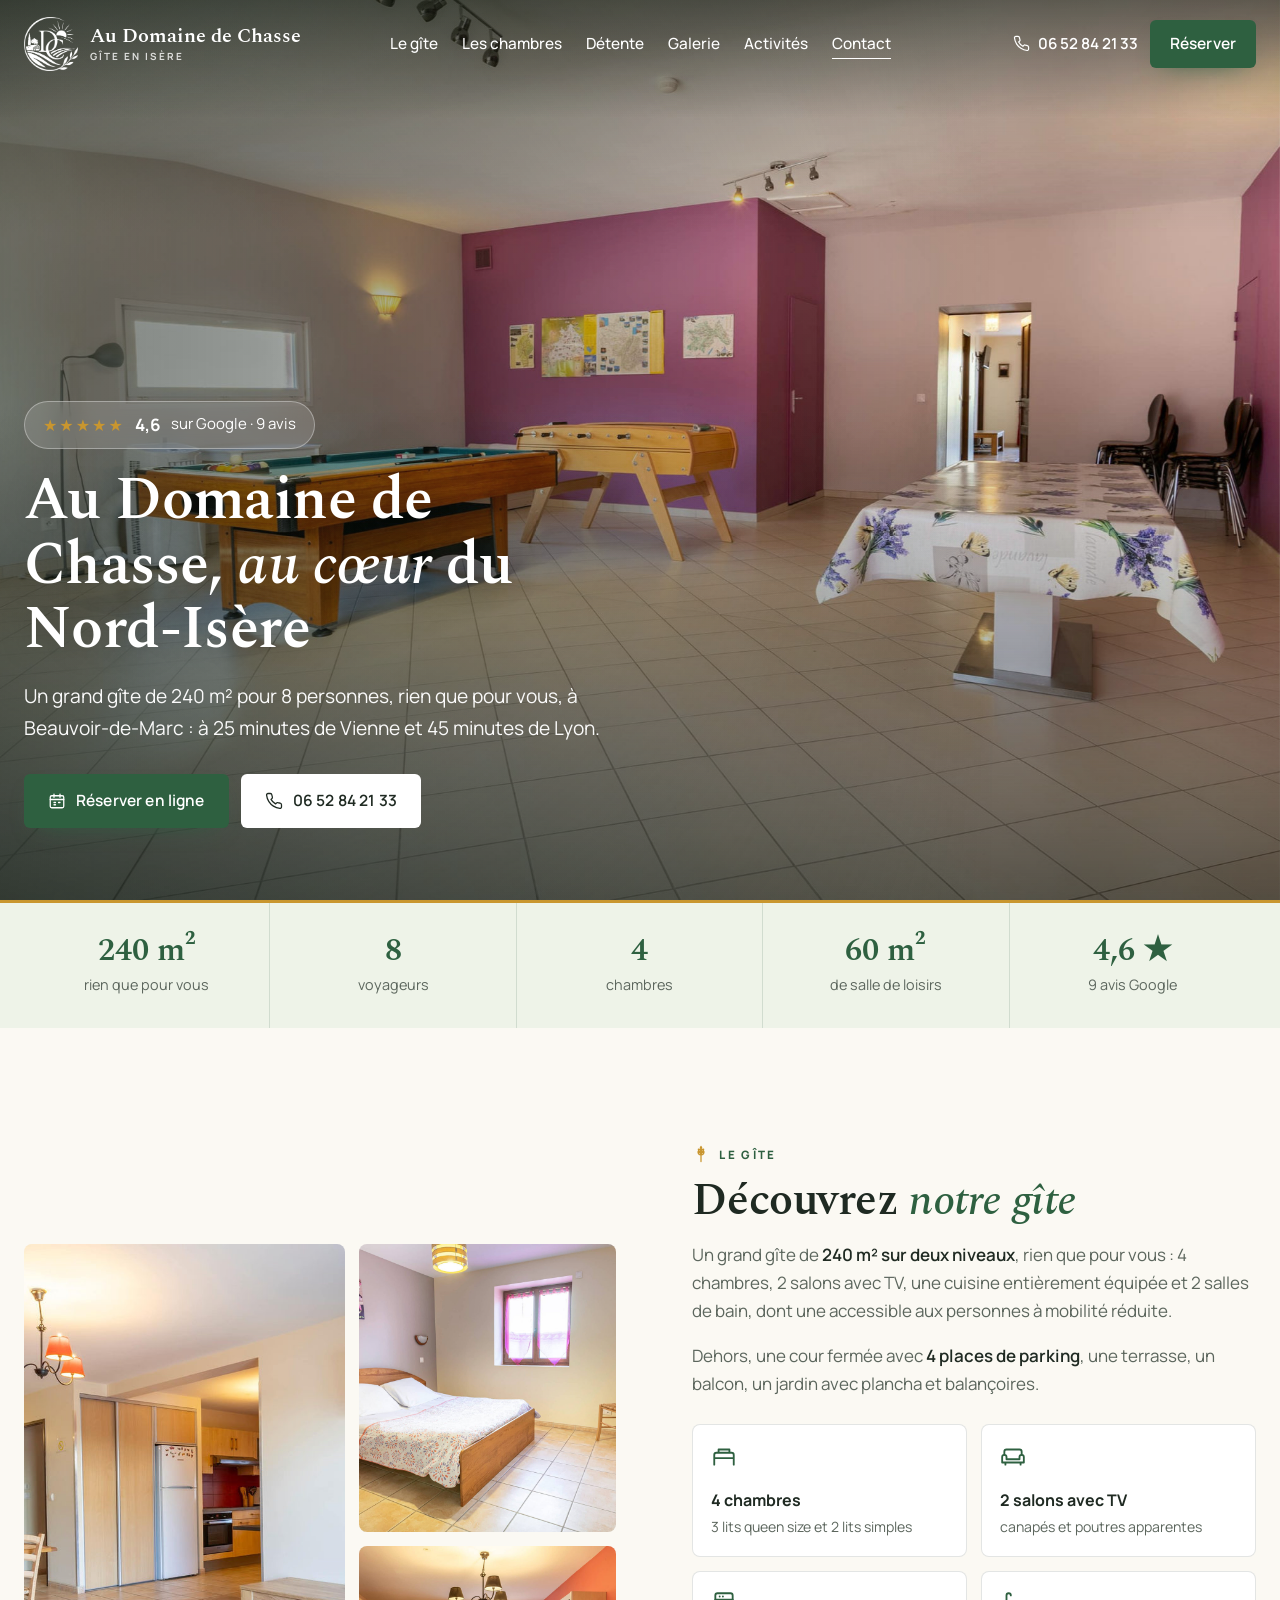
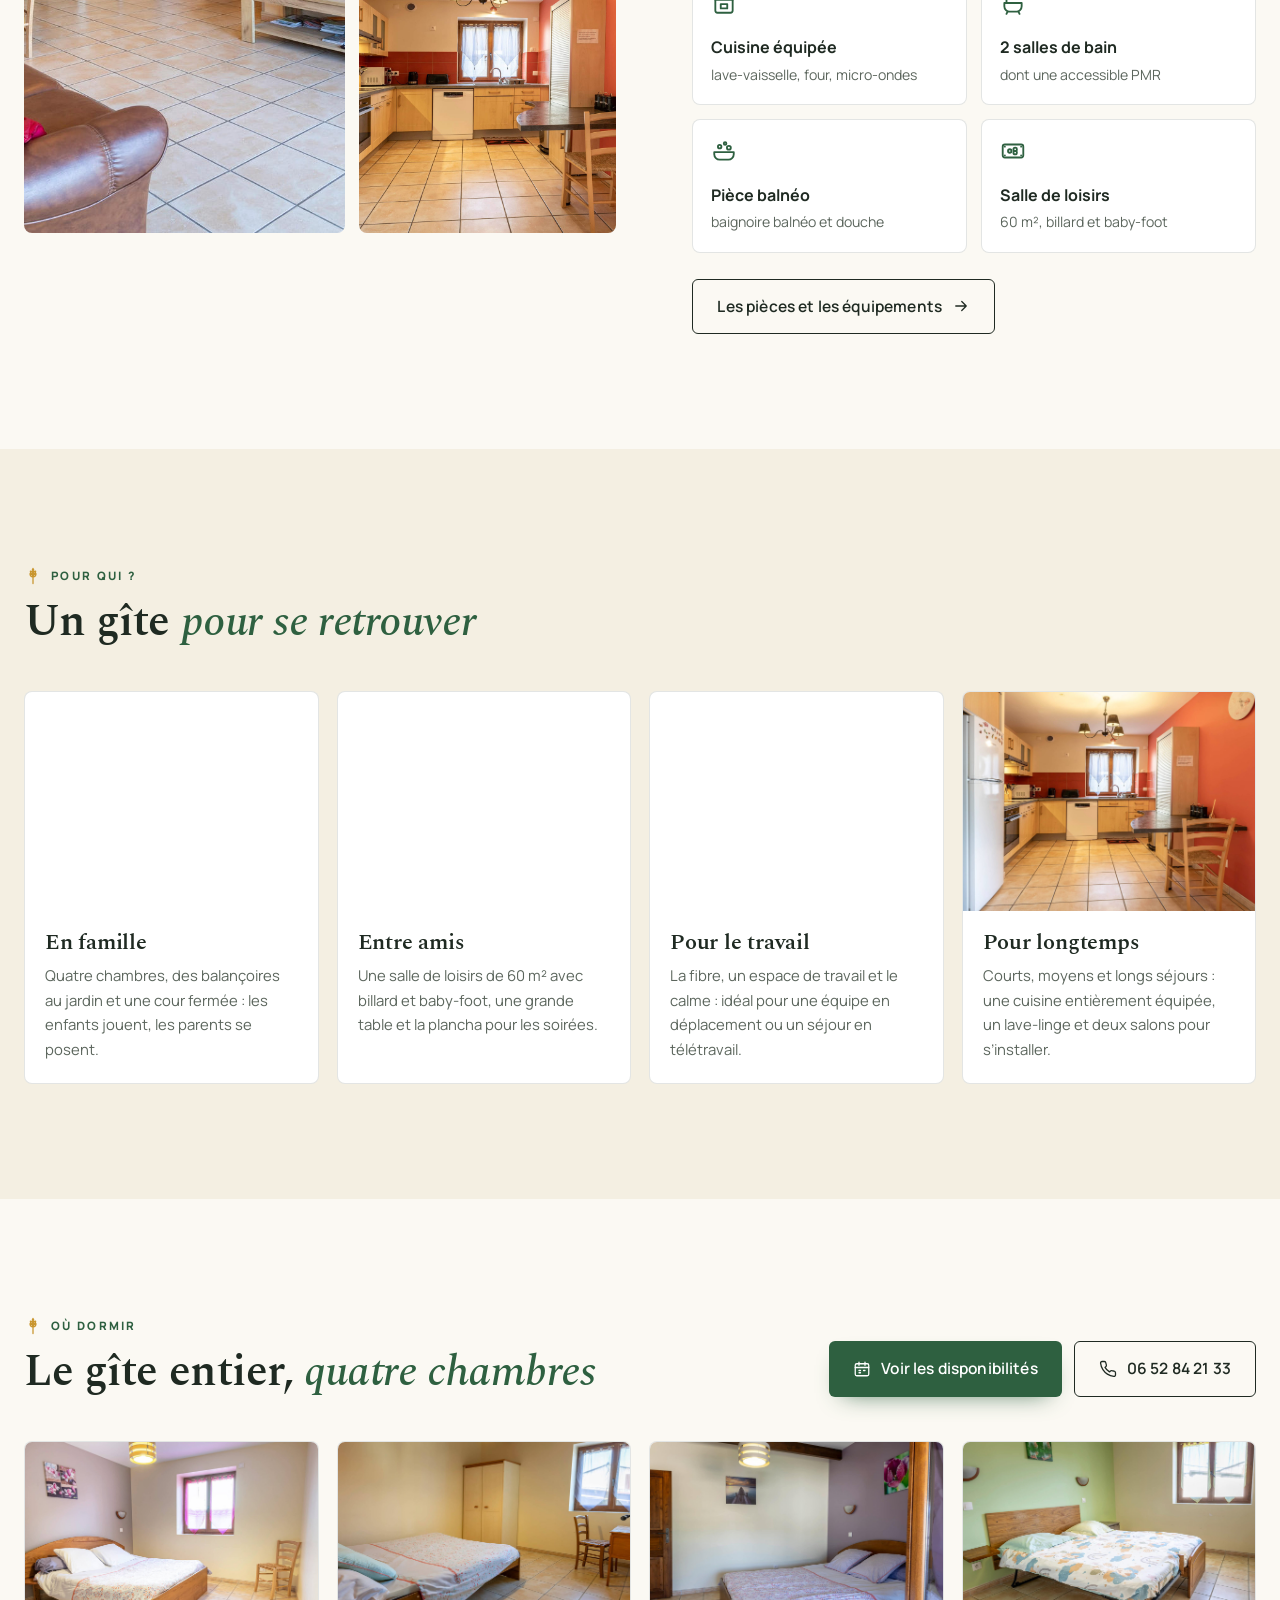
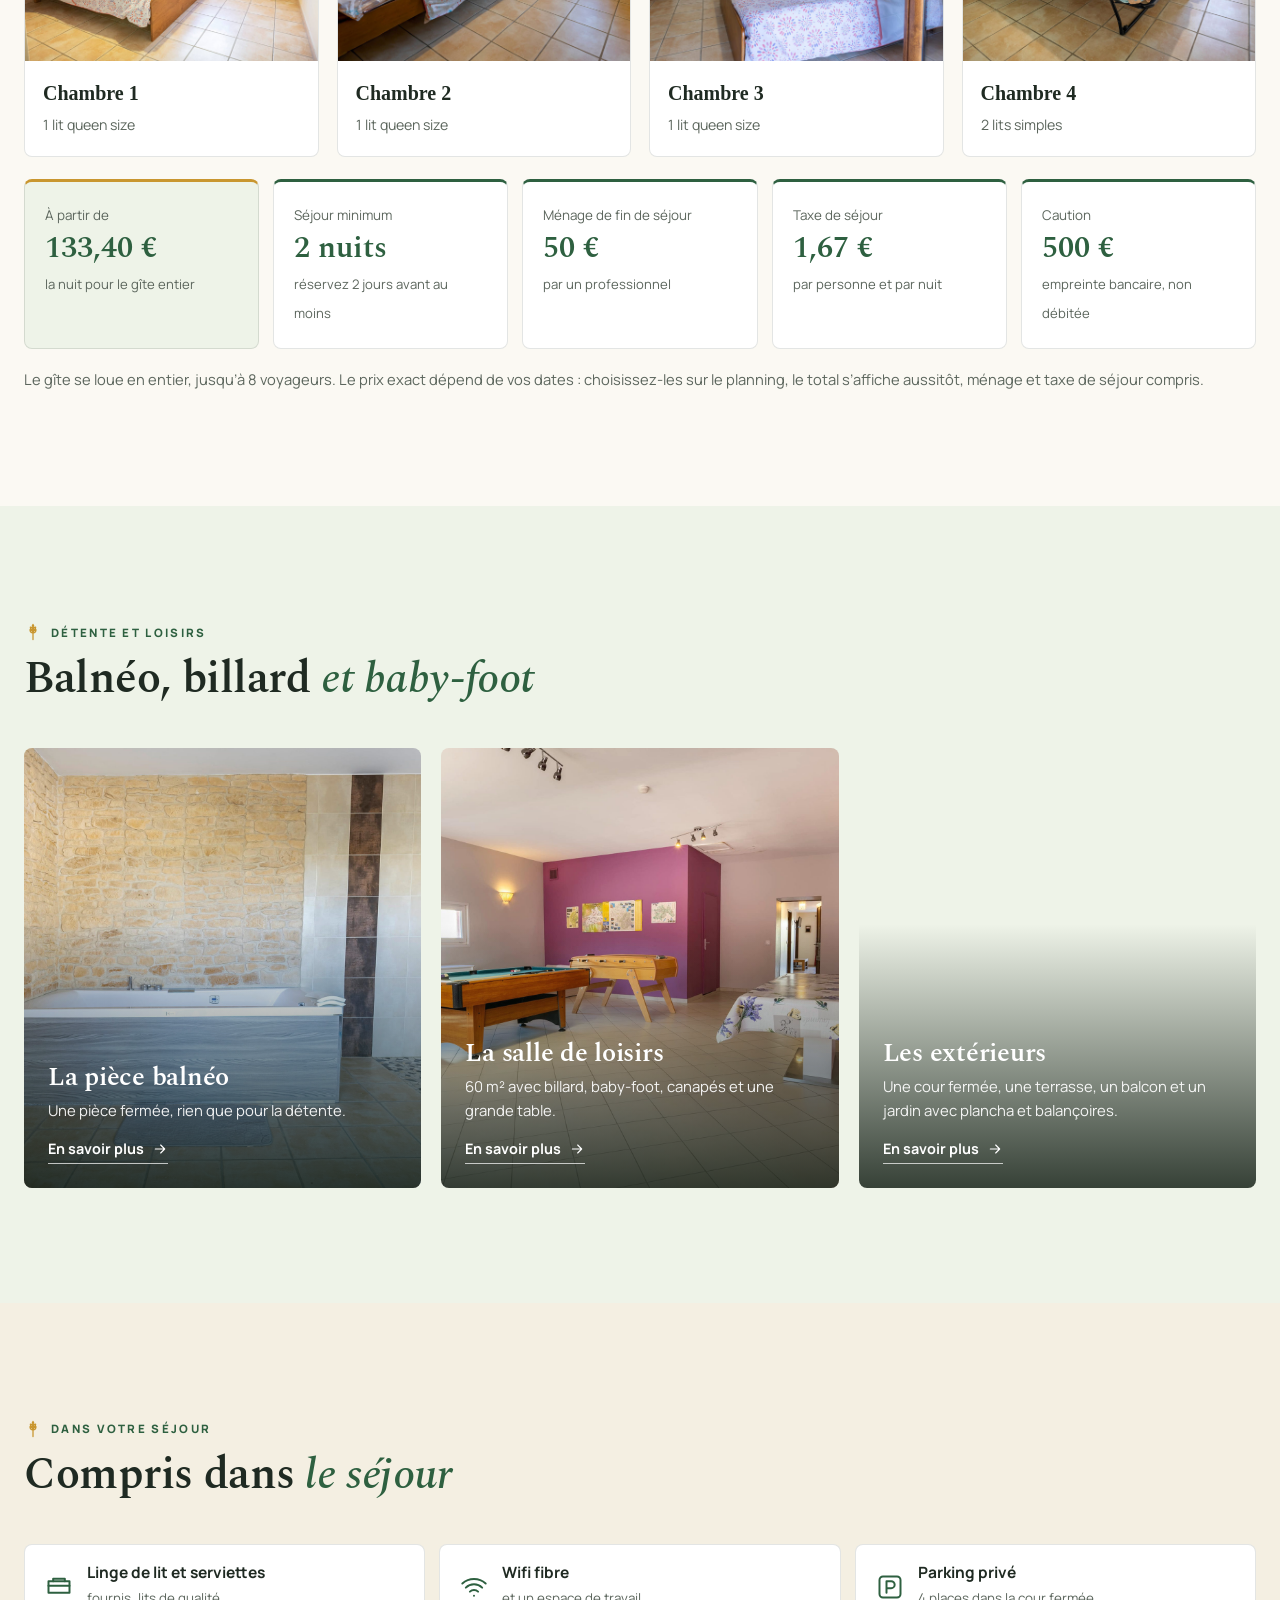
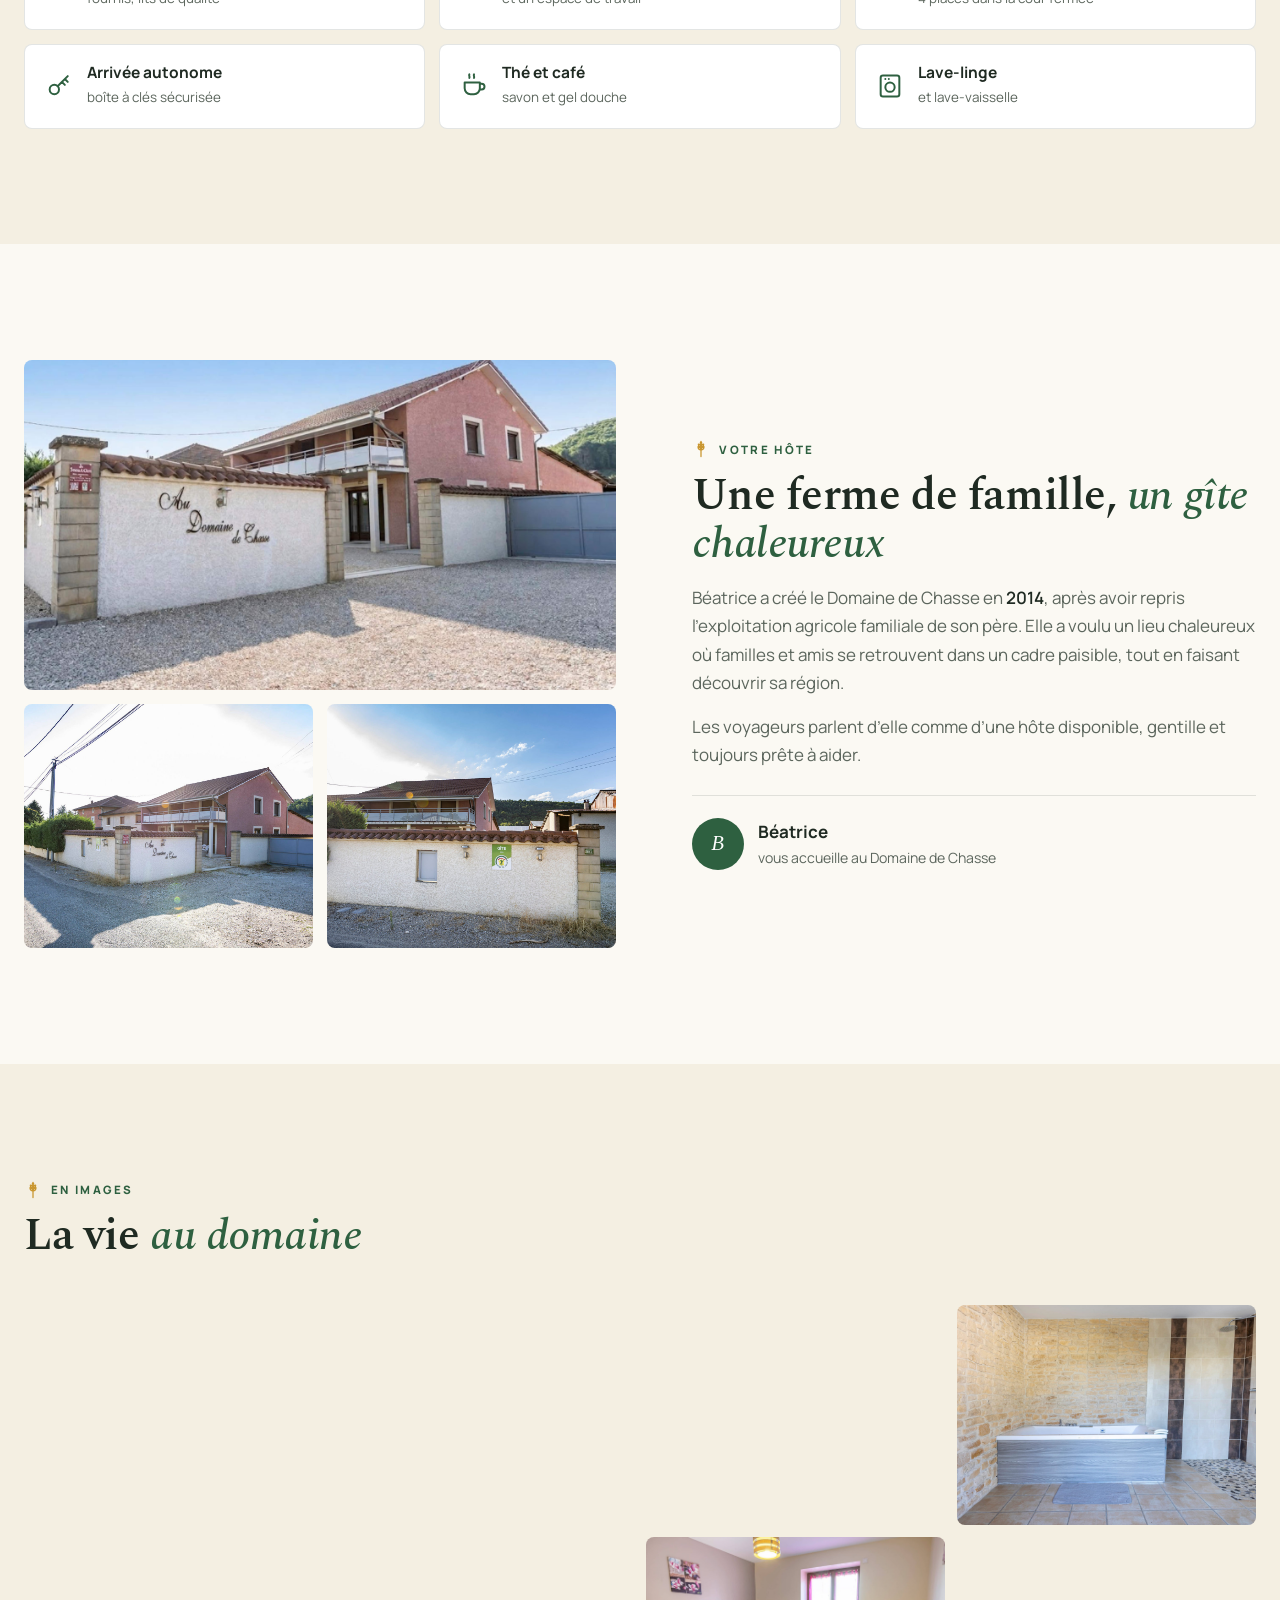
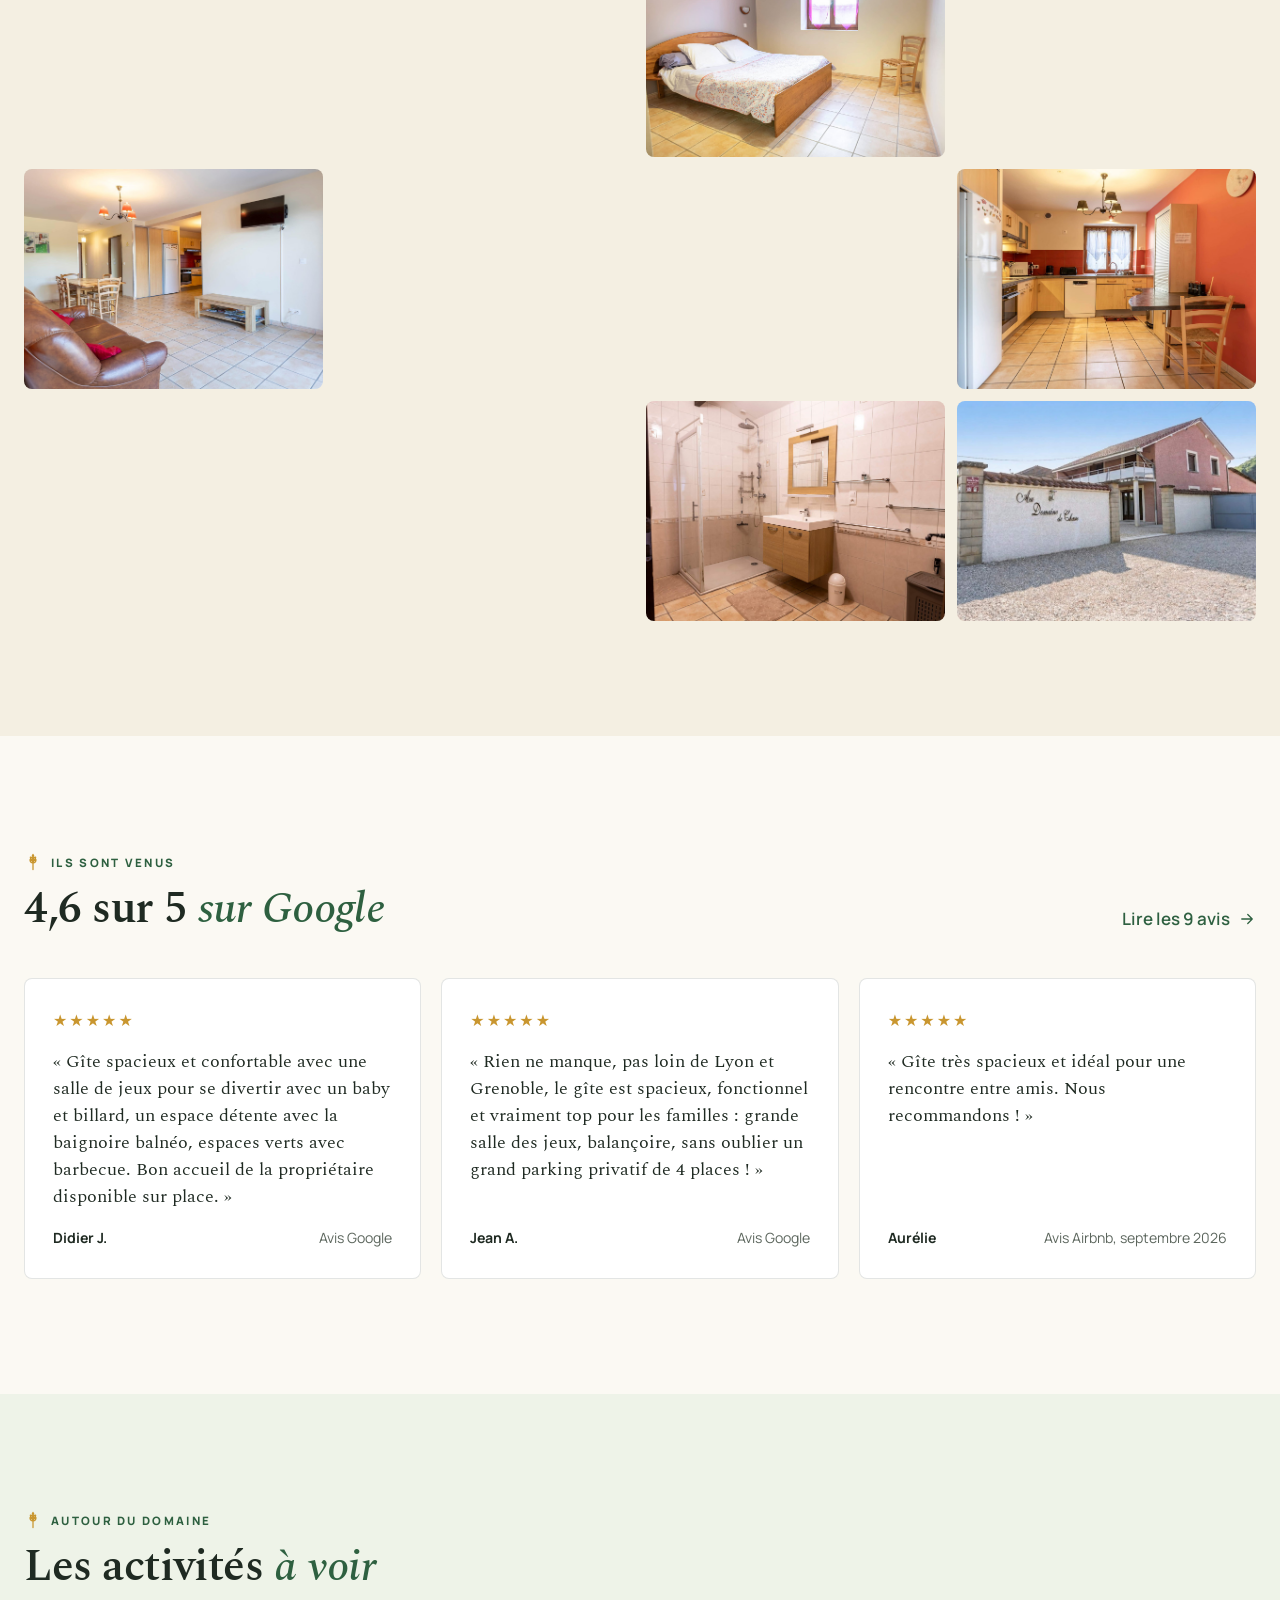
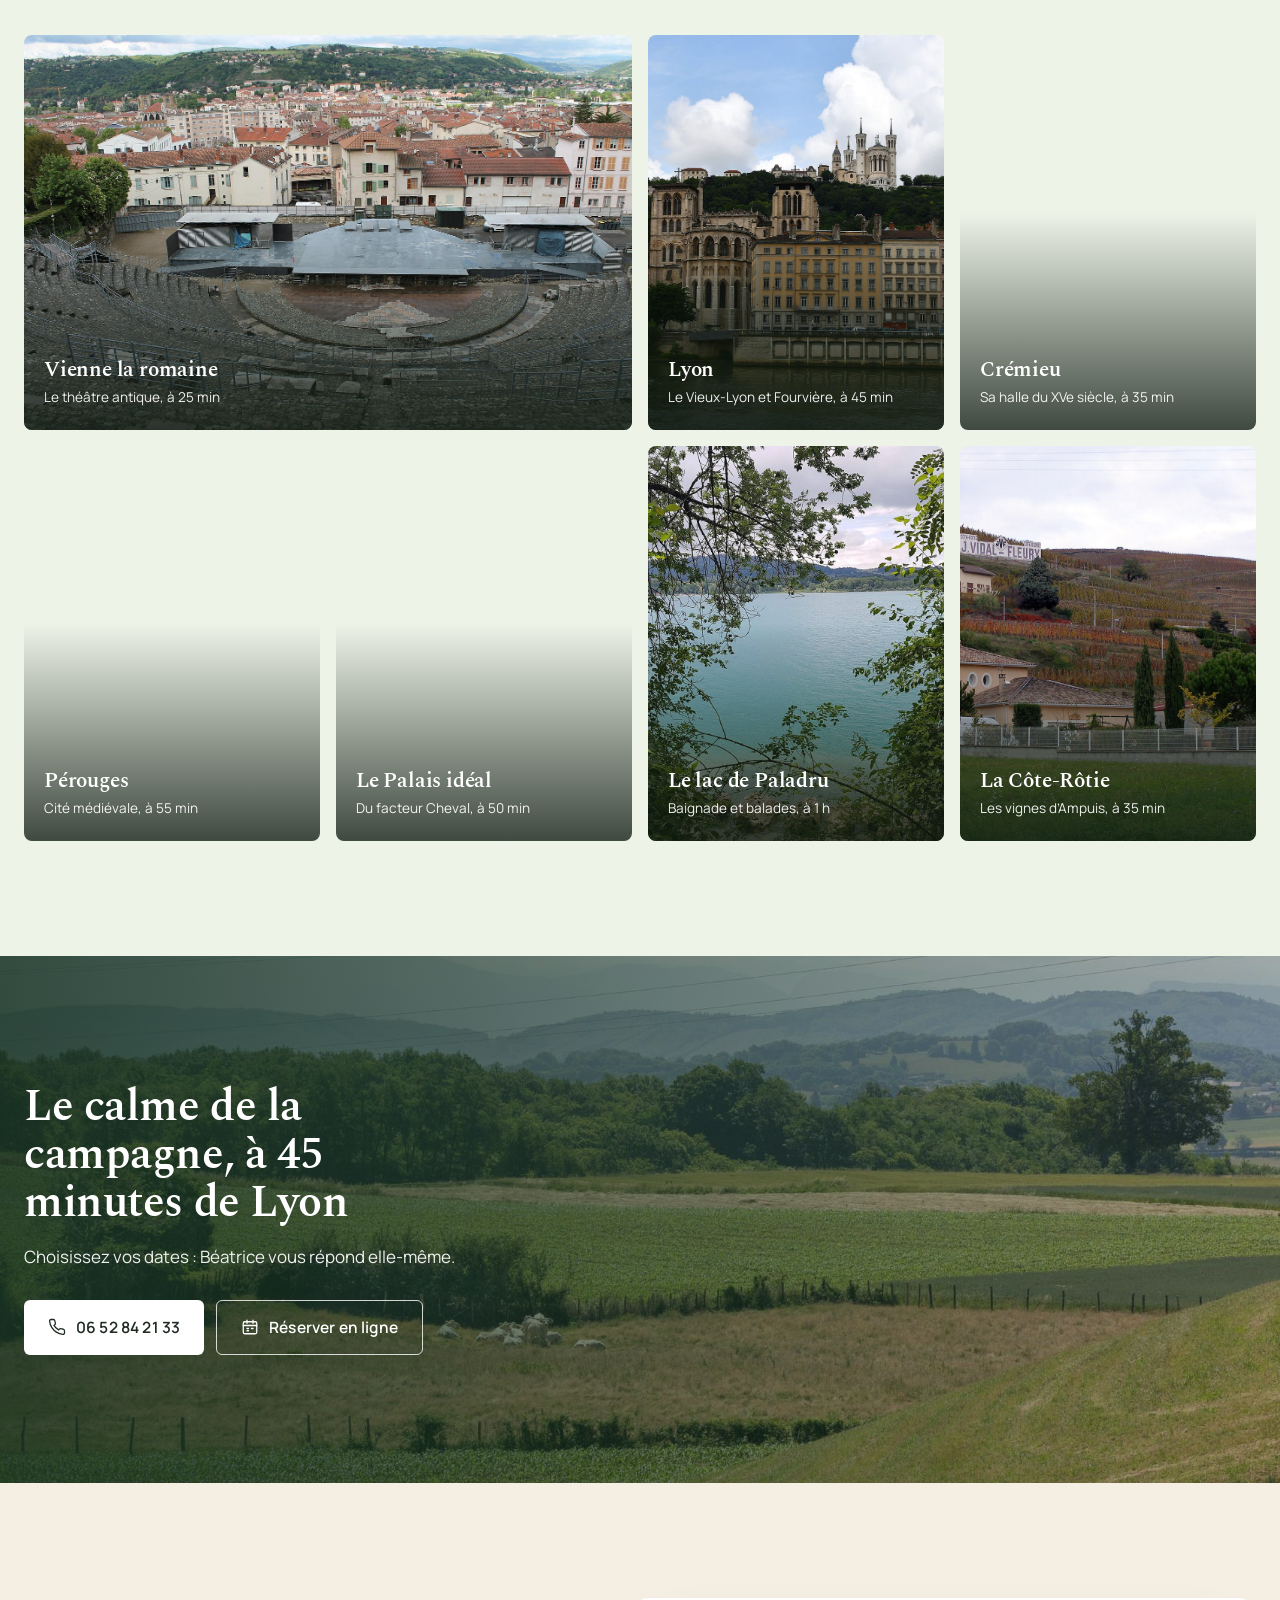
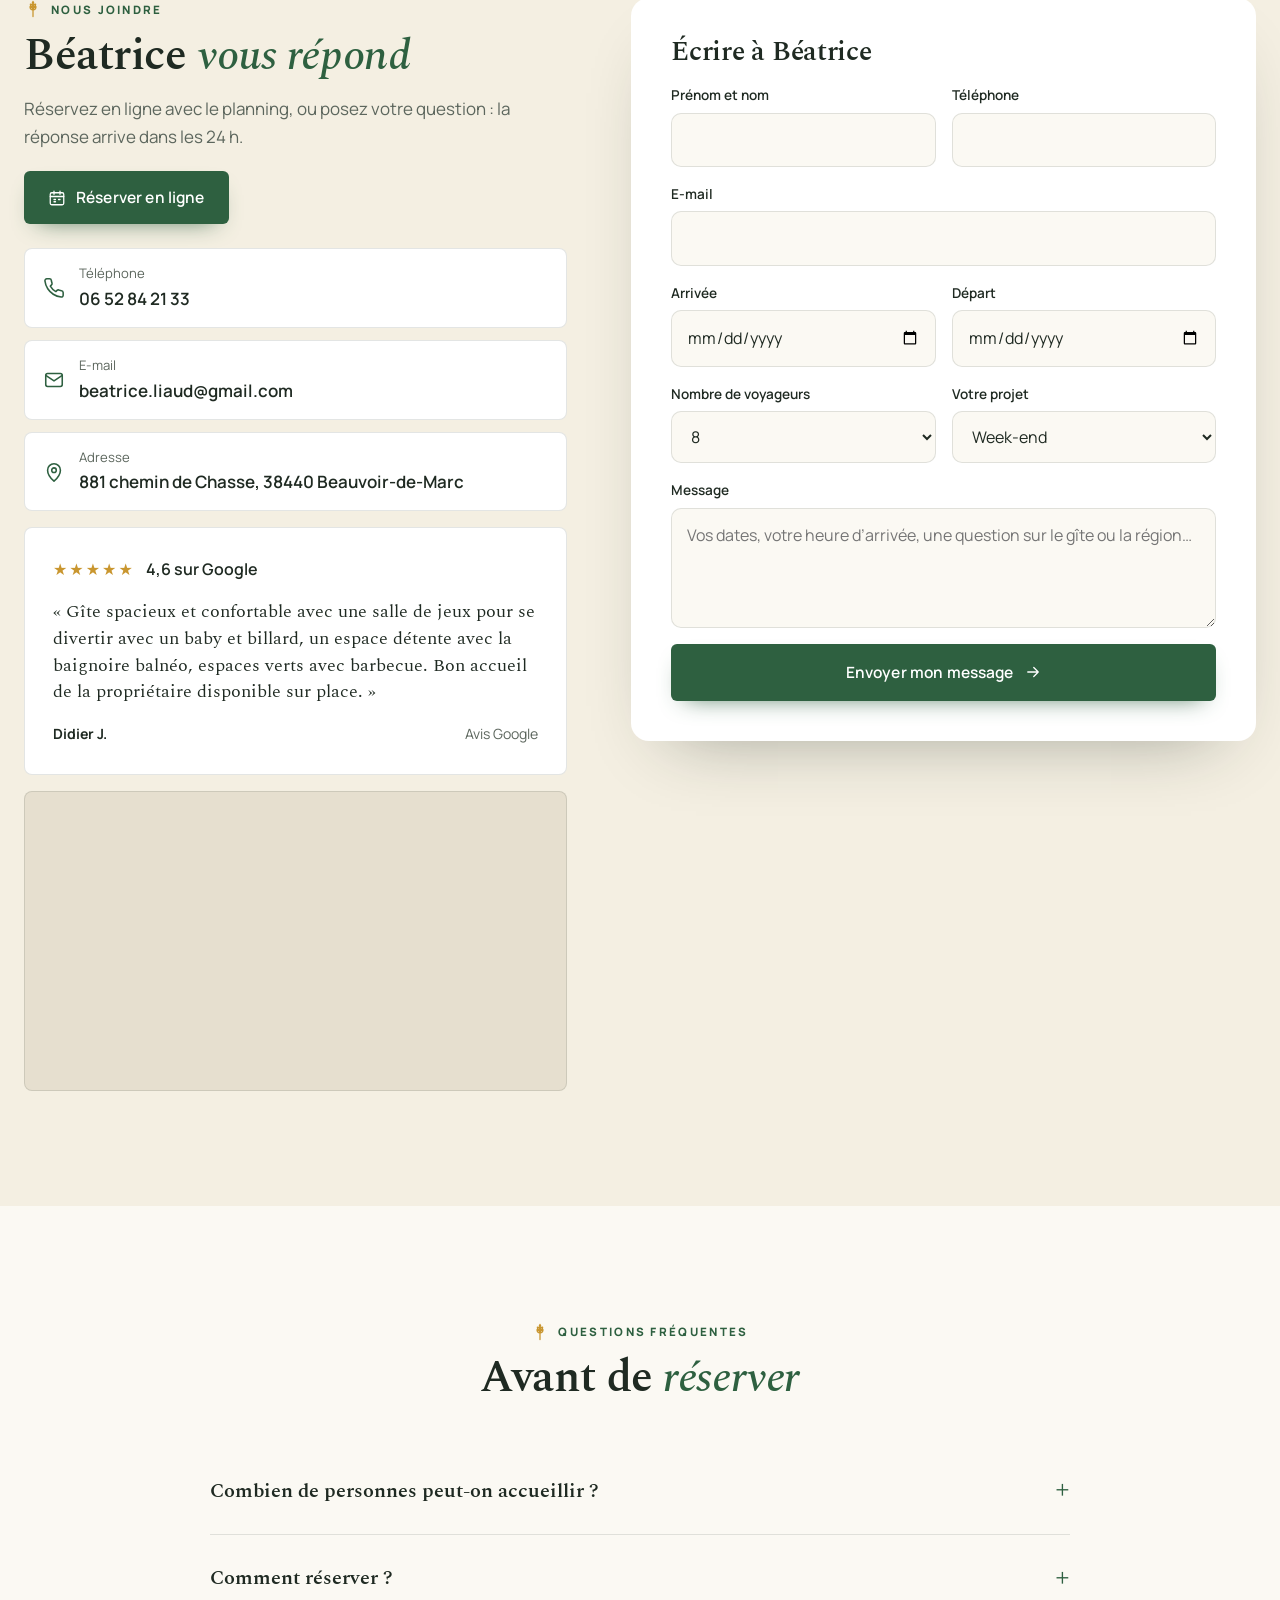
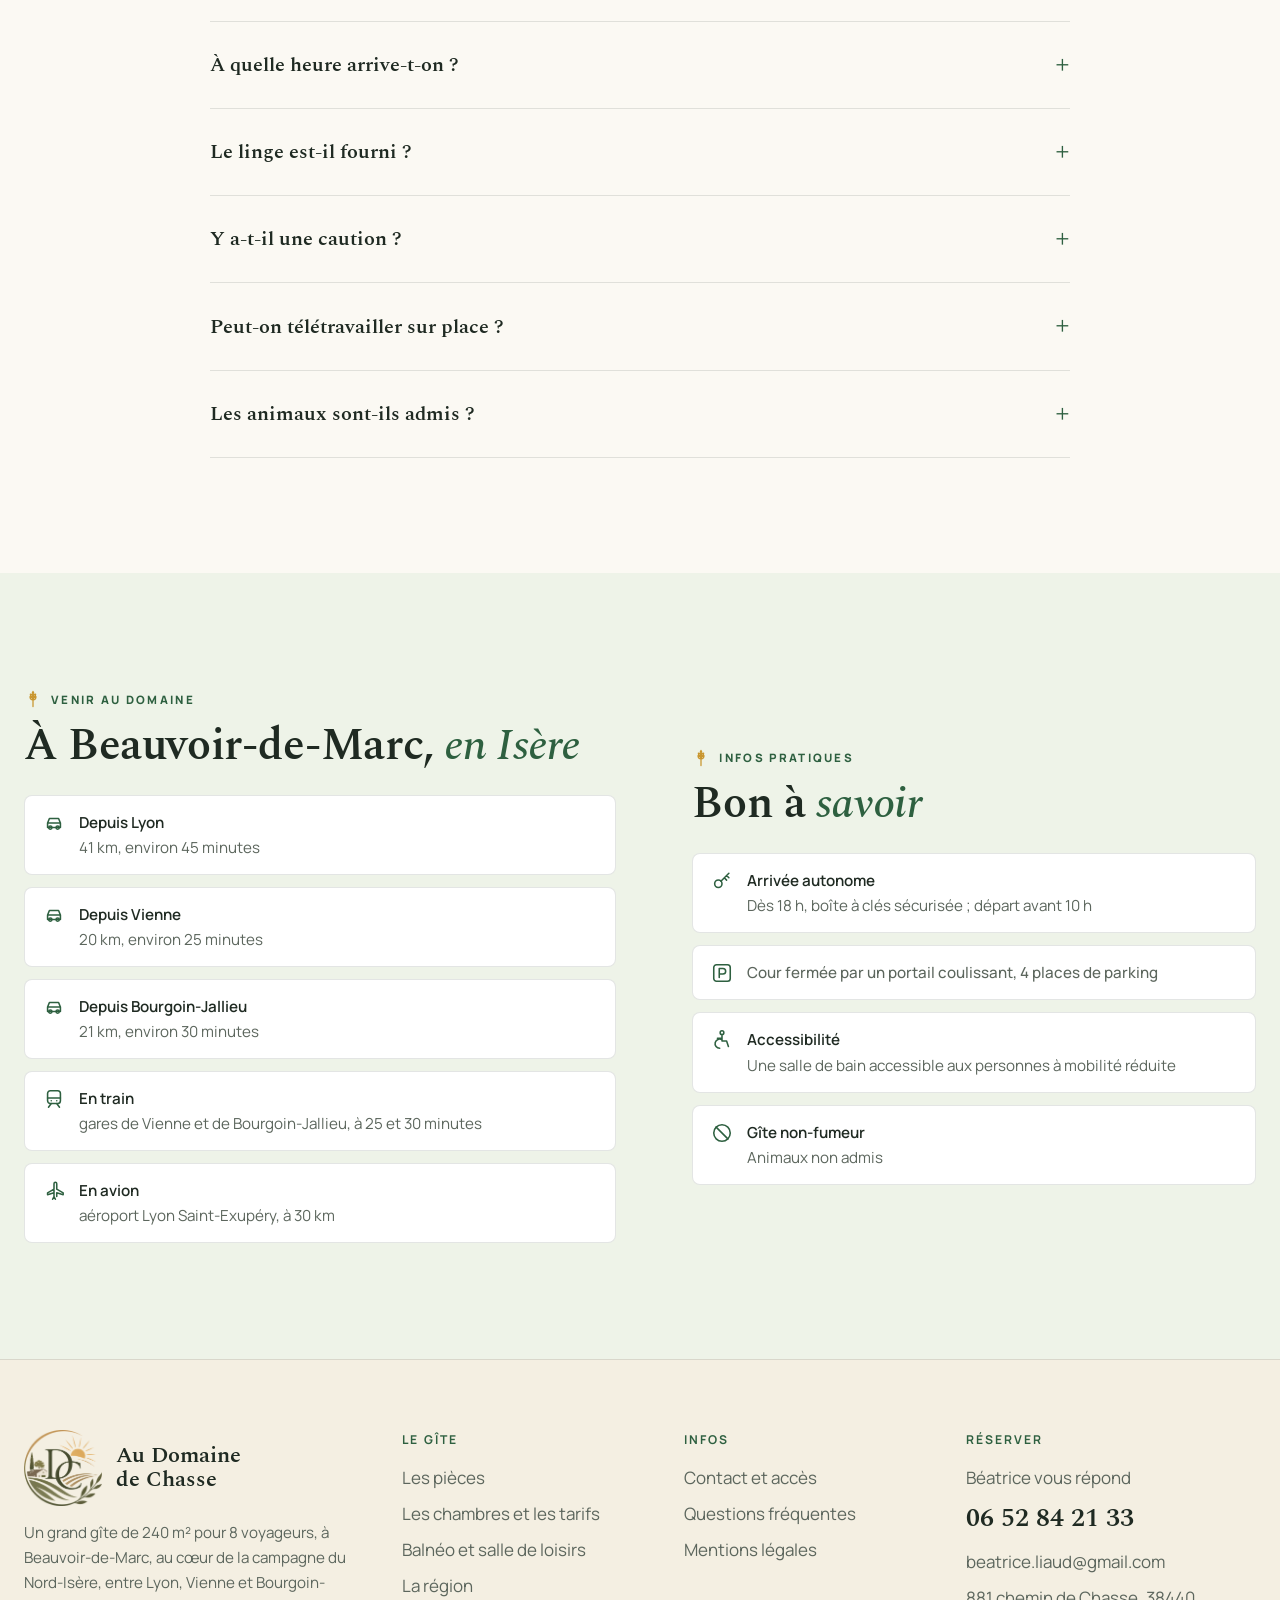
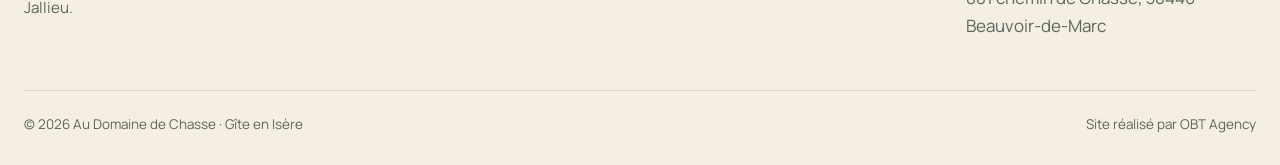
==== commit 90016418: "V2 : landing page façon T'Nature, V1 gardée sous v1/ Co-Authored-By: Claude Opus 5.5 <noreply@anthro" ====
--- a/index.html
+++ b/index.html
@@ -19,23 +19,19 @@
 </div>
 <header class="entete">
   <div class="conteneur barre">
-    <a class="logo" href="index.html" aria-label="Au Domaine de Chasse, accueil"><span class="monogramme"><img class="blanc" src="images/logo-blanc.png" alt="" width="640" height="629"><img class="sombre" src="images/logo-couleur.png" alt="" width="640" height="629"></span><span class="nom">Au Domaine de Chasse<small>Gîte en Isère</small></span></a>
+    <a class="logo" href="#top" aria-label="Au Domaine de Chasse, accueil"><span class="monogramme"><img class="blanc" src="images/logo-blanc.png" alt="" width="640" height="629"><img class="sombre" src="images/logo-couleur.png" alt="" width="640" height="629"></span><span class="nom">Au Domaine de Chasse<small>Gîte en Isère</small></span></a>
     <ul class="menu">
-      <li><a href="index.html" class="actif">Accueil</a></li>
-      <li><a href="le-gite.html">Le gîte</a></li>
-      <li><a href="detente-et-loisirs.html">Détente et loisirs</a></li>
-      <li><a href="la-region.html">La région</a></li>
-      <li><a href="contact.html">Contact</a></li>
+      <li><a href="#gite">Le gîte</a></li><li><a href="#chambres">Les chambres</a></li><li><a href="#detente">Détente</a></li><li><a href="#galerie">Galerie</a></li><li><a href="#activites">Activités</a></li><li><a href="#contact">Contact</a></li>
     </ul>
     <div class="actions">
       <a class="tel-entete" href="tel:+33652842133"><svg viewBox="0 0 24 24" fill="none" stroke="currentColor" stroke-width="1.7" stroke-linecap="round" stroke-linejoin="round" aria-hidden="true"><path d="M22 16.9v3a2 2 0 0 1-2.2 2 19.8 19.8 0 0 1-8.6-3.1 19.5 19.5 0 0 1-6-6A19.8 19.8 0 0 1 2.1 4.2 2 2 0 0 1 4.1 2h3a2 2 0 0 1 2 1.7c.1 1 .4 1.9.7 2.8a2 2 0 0 1-.5 2.1L8 9.9a16 16 0 0 0 6 6l1.3-1.3a2 2 0 0 1 2.1-.4c.9.3 1.8.6 2.8.7a2 2 0 0 1 1.7 2z"/></svg><span>06 52 84 21 33</span></a>
-      <a class="btn btn-plein" href="contact.html#reserver" data-obt-reserve>Réserver</a>
+      <a class="btn btn-plein" href="#contact" data-obt-reserve>Réserver</a>
       <button class="burger" aria-label="Menu" aria-expanded="false"><span></span></button>
     </div>
   </div>
 </header>
 <main>
-<section class="hero">
+<section class="hero" id="top">
   <div class="diapos">
     <img class="fond actif" src="images/gite/salle-loisirs.jpg" alt="La salle de loisirs avec billard et baby-foot">
     <img class="fond" src="images/gite/balneo.jpg" alt="La pièce balnéo et sa baignoire">
@@ -46,7 +42,7 @@
     <h1>Au Domaine de Chasse, <em>au cœur</em> du Nord-Isère</h1>
     <p class="sous">Un grand gîte de 240 m² pour 8 personnes, rien que pour vous, à Beauvoir-de-Marc : à 25 minutes de Vienne et 45 minutes de Lyon.</p>
     <div class="boutons">
-      <a class="btn btn-plein" href="contact.html#reserver" data-obt-reserve="le-domaine"><svg viewBox="0 0 24 24" fill="none" stroke="currentColor" stroke-width="1.7" stroke-linecap="round" stroke-linejoin="round" aria-hidden="true"><rect x="3" y="5" width="18" height="16" rx="2"/><path d="M3 10h18M8 3v4M16 3v4M8 14h2M14 14h2M8 17h2"/></svg> Réserver en ligne</a>
+      <a class="btn btn-plein" href="#contact" data-obt-reserve="le-domaine"><svg viewBox="0 0 24 24" fill="none" stroke="currentColor" stroke-width="1.7" stroke-linecap="round" stroke-linejoin="round" aria-hidden="true"><rect x="3" y="5" width="18" height="16" rx="2"/><path d="M3 10h18M8 3v4M16 3v4M8 14h2M14 14h2M8 17h2"/></svg> Réserver en ligne</a>
       <a class="btn btn-blanc" href="tel:+33652842133"><svg viewBox="0 0 24 24" fill="none" stroke="currentColor" stroke-width="1.7" stroke-linecap="round" stroke-linejoin="round" aria-hidden="true"><path d="M22 16.9v3a2 2 0 0 1-2.2 2 19.8 19.8 0 0 1-8.6-3.1 19.5 19.5 0 0 1-6-6A19.8 19.8 0 0 1 2.1 4.2 2 2 0 0 1 4.1 2h3a2 2 0 0 1 2 1.7c.1 1 .4 1.9.7 2.8a2 2 0 0 1-.5 2.1L8 9.9a16 16 0 0 0 6 6l1.3-1.3a2 2 0 0 1 2.1-.4c.9.3 1.8.6 2.8.7a2 2 0 0 1 1.7 2z"/></svg> 06 52 84 21 33</a>
     </div>
   </div>
@@ -62,7 +58,7 @@
   </div>
 </section>
 
-<section class="section">
+<section class="section" id="gite">
   <div class="conteneur duo">
     <div class="duo-photos" data-reveal><img src="images/gite/sejour.jpg" alt="Le séjour et la cuisine" loading="lazy" decoding="async"><img src="images/gite/chambre-1.jpg" alt="Une chambre avec lit queen size" loading="lazy" decoding="async"><img src="images/gite/cuisine.jpg" alt="La cuisine équipée" loading="lazy" decoding="async"></div>
     <div class="duo-texte" data-reveal>
@@ -70,28 +66,32 @@
       <h2>Découvrez <em class="it">notre gîte</em></h2>
       <p>Un grand gîte de <strong>240 m² sur deux niveaux</strong>, rien que pour vous : 4 chambres, 2 salons avec TV, une cuisine entièrement équipée et 2 salles de bain, dont une accessible aux personnes à mobilité réduite.</p>
       <p>Dehors, une cour fermée avec <strong>4 places de parking</strong>, une terrasse, un balcon, un jardin avec plancha et balançoires.</p>
-      <a class="btn btn-contour" href="le-gite.html">Les pièces et les chambres <svg viewBox="0 0 24 24" fill="none" stroke="currentColor" stroke-width="1.7" stroke-linecap="round" stroke-linejoin="round" aria-hidden="true"><path d="M5 12h14M13 6l6 6-6 6"/></svg></a>
-    </div>
-  </div>
-</section>
-
-<section class="section glacier">
-  <div class="conteneur duo inverse">
-    <div class="duo-photos paysage" data-reveal><img src="images/gite/balneo.jpg" alt="La baignoire balnéo" loading="lazy" decoding="async"><img src="images/gite/billard-baby.jpg" alt="Le billard et le baby-foot" loading="lazy" decoding="async"><img src="images/gite/jardin-barbecue.jpg" alt="Le jardin et le barbecue" loading="lazy" decoding="async"></div>
-    <div class="duo-texte" data-reveal>
-      <span class="surtitre"><svg viewBox="0 0 24 24" fill="none" stroke="currentColor" stroke-width="1.7" stroke-linecap="round" stroke-linejoin="round" aria-hidden="true"><path d="M12 22V9"/><path d="M12 13c-2.5 0-4-1.6-4-4 2.5 0 4 1.6 4 4zM12 13c2.5 0 4-1.6 4-4-2.5 0-4 1.6-4 4zM12 9c-2.2 0-3.5-1.4-3.5-3.5C10.7 5.5 12 6.9 12 9zM12 9c2.2 0 3.5-1.4 3.5-3.5C13.3 5.5 12 6.9 12 9zM12 5.5c-1-1-1-2.5 0-3.5 1 1 1 2.5 0 3.5z"/></svg>Détente et loisirs</span>
-      <h2>Balnéo, billard <em class="it">et baby-foot</em></h2>
-      <p>Une <strong>pièce fermée avec baignoire balnéo</strong> pour se détendre et une <strong>salle de loisirs de 60 m²</strong> avec billard, baby-foot, canapés et une grande table pour tout le monde.</p>
-      <p>Les parties s’enchaînent pendant que la plancha chauffe au jardin.</p>
-      <a class="btn btn-contour" href="detente-et-loisirs.html">Voir les espaces de loisirs <svg viewBox="0 0 24 24" fill="none" stroke="currentColor" stroke-width="1.7" stroke-linecap="round" stroke-linejoin="round" aria-hidden="true"><path d="M5 12h14M13 6l6 6-6 6"/></svg></a>
-    </div>
-  </div>
-</section>
-
-<section class="section">
+      <div class="pieces"><div class="piece"><svg viewBox="0 0 24 24" fill="none" stroke="currentColor" stroke-width="1.7" stroke-linecap="round" stroke-linejoin="round" aria-hidden="true"><path d="M3 18v-7a2 2 0 0 1 2-2h14a2 2 0 0 1 2 2v7M3 14h18M3 18v2M21 18v2M7 9V6h10v3"/></svg><strong>4 chambres</strong><small>3 lits queen size et 2 lits simples</small></div><div class="piece"><svg viewBox="0 0 24 24" fill="none" stroke="currentColor" stroke-width="1.7" stroke-linecap="round" stroke-linejoin="round" aria-hidden="true"><path d="M4 11V8a2 2 0 0 1 2-2h12a2 2 0 0 1 2 2v3"/><path d="M2 13a2 2 0 0 1 4 0v2h12v-2a2 2 0 0 1 4 0v5H2zM5 18v2M19 18v2"/></svg><strong>2 salons avec TV</strong><small>canapés et poutres apparentes</small></div><div class="piece"><svg viewBox="0 0 24 24" fill="none" stroke="currentColor" stroke-width="1.7" stroke-linecap="round" stroke-linejoin="round" aria-hidden="true"><rect x="4" y="3" width="16" height="18" rx="2"/><path d="M4 9h16M8 6h.01M11 6h.01M9 13h6v4H9z"/></svg><strong>Cuisine équipée</strong><small>lave-vaisselle, four, micro-ondes</small></div><div class="piece"><svg viewBox="0 0 24 24" fill="none" stroke="currentColor" stroke-width="1.7" stroke-linecap="round" stroke-linejoin="round" aria-hidden="true"><path d="M4 12h16v3a5 5 0 0 1-5 5H9a5 5 0 0 1-5-5zM6 12V5a2 2 0 0 1 4 0M7 20l-1 2M17 20l1 2"/></svg><strong>2 salles de bain</strong><small>dont une accessible PMR</small></div><div class="piece"><svg viewBox="0 0 24 24" fill="none" stroke="currentColor" stroke-width="1.7" stroke-linecap="round" stroke-linejoin="round" aria-hidden="true"><path d="M3 13h18v2a5 5 0 0 1-5 5H8a5 5 0 0 1-5-5z"/><circle cx="8" cy="8" r="1.6"/><circle cx="13" cy="5" r="1.2"/><circle cx="16.5" cy="9" r="1.8"/></svg><strong>Pièce balnéo</strong><small>baignoire balnéo et douche</small></div><div class="piece"><svg viewBox="0 0 24 24" fill="none" stroke="currentColor" stroke-width="1.7" stroke-linecap="round" stroke-linejoin="round" aria-hidden="true"><rect x="2.5" y="6" width="19" height="12" rx="2"/><circle cx="9" cy="12" r="1.6"/><circle cx="14" cy="10.5" r="1.6"/><circle cx="14" cy="13.5" r="1.6"/><path d="M4.5 8h.01M19.5 8h.01M4.5 16h.01M19.5 16h.01"/></svg><strong>Salle de loisirs</strong><small>60 m², billard et baby-foot</small></div></div>
+      <button class="btn btn-contour" data-modale="m-equipements">Les pièces et les équipements <svg viewBox="0 0 24 24" fill="none" stroke="currentColor" stroke-width="1.7" stroke-linecap="round" stroke-linejoin="round" aria-hidden="true"><path d="M5 12h14M13 6l6 6-6 6"/></svg></button>
+    </div>
+  </div>
+</section>
+
+<section class="section creme">
   <div class="conteneur">
     <div class="entete-section"><div><span class="surtitre"><svg viewBox="0 0 24 24" fill="none" stroke="currentColor" stroke-width="1.7" stroke-linecap="round" stroke-linejoin="round" aria-hidden="true"><path d="M12 22V9"/><path d="M12 13c-2.5 0-4-1.6-4-4 2.5 0 4 1.6 4 4zM12 13c2.5 0 4-1.6 4-4-2.5 0-4 1.6-4 4zM12 9c-2.2 0-3.5-1.4-3.5-3.5C10.7 5.5 12 6.9 12 9zM12 9c2.2 0 3.5-1.4 3.5-3.5C13.3 5.5 12 6.9 12 9zM12 5.5c-1-1-1-2.5 0-3.5 1 1 1 2.5 0 3.5z"/></svg>Pour qui ?</span><h2>Un gîte <em class="it">pour se retrouver</em></h2></div></div>
     <div class="pour-qui"><article data-reveal><img src="images/gite/balancoires.jpg" alt="En famille" loading="lazy" decoding="async"><div class="corps"><h3>En famille</h3><p>Quatre chambres, des balançoires au jardin et une cour fermée : les enfants jouent, les parents se posent.</p></div></article><article data-reveal><img src="images/gite/billard-baby.jpg" alt="Entre amis" loading="lazy" decoding="async"><div class="corps"><h3>Entre amis</h3><p>Une salle de loisirs de 60 m² avec billard et baby-foot, une grande table et la plancha pour les soirées.</p></div></article><article data-reveal><img src="images/gite/bureau.jpg" alt="Pour le travail" loading="lazy" decoding="async"><div class="corps"><h3>Pour le travail</h3><p>La fibre, un espace de travail et le calme : idéal pour une équipe en déplacement ou un séjour en télétravail.</p></div></article><article data-reveal><img src="images/gite/cuisine.jpg" alt="Pour longtemps" loading="lazy" decoding="async"><div class="corps"><h3>Pour longtemps</h3><p>Courts, moyens et longs séjours : une cuisine entièrement équipée, un lave-linge et deux salons pour s’installer.</p></div></article></div>
+  </div>
+</section>
+
+<section class="section" id="chambres">
+  <div class="conteneur">
+    <div class="entete-section"><div><span class="surtitre"><svg viewBox="0 0 24 24" fill="none" stroke="currentColor" stroke-width="1.7" stroke-linecap="round" stroke-linejoin="round" aria-hidden="true"><path d="M12 22V9"/><path d="M12 13c-2.5 0-4-1.6-4-4 2.5 0 4 1.6 4 4zM12 13c2.5 0 4-1.6 4-4-2.5 0-4 1.6-4 4zM12 9c-2.2 0-3.5-1.4-3.5-3.5C10.7 5.5 12 6.9 12 9zM12 9c2.2 0 3.5-1.4 3.5-3.5C13.3 5.5 12 6.9 12 9zM12 5.5c-1-1-1-2.5 0-3.5 1 1 1 2.5 0 3.5z"/></svg>Où dormir</span><h2>Le gîte entier, <em class="it">quatre chambres</em></h2></div><div class="boutons"><a class="btn btn-plein" href="#contact" data-obt-reserve="le-domaine"><svg viewBox="0 0 24 24" fill="none" stroke="currentColor" stroke-width="1.7" stroke-linecap="round" stroke-linejoin="round" aria-hidden="true"><rect x="3" y="5" width="18" height="16" rx="2"/><path d="M3 10h18M8 3v4M16 3v4M8 14h2M14 14h2M8 17h2"/></svg> Voir les disponibilités</a><a class="btn btn-contour" href="tel:+33652842133"><svg viewBox="0 0 24 24" fill="none" stroke="currentColor" stroke-width="1.7" stroke-linecap="round" stroke-linejoin="round" aria-hidden="true"><path d="M22 16.9v3a2 2 0 0 1-2.2 2 19.8 19.8 0 0 1-8.6-3.1 19.5 19.5 0 0 1-6-6A19.8 19.8 0 0 1 2.1 4.2 2 2 0 0 1 4.1 2h3a2 2 0 0 1 2 1.7c.1 1 .4 1.9.7 2.8a2 2 0 0 1-.5 2.1L8 9.9a16 16 0 0 0 6 6l1.3-1.3a2 2 0 0 1 2.1-.4c.9.3 1.8.6 2.8.7a2 2 0 0 1 1.7 2z"/></svg> 06 52 84 21 33</a></div></div>
+    <div class="chambres"><article class="chambre" data-reveal><button data-galerie="images/gite/chambre-1.jpg" data-legende="Chambre 1, 1 lit queen size" aria-label="Agrandir : Chambre 1"><img src="images/gite/chambre-1.jpg" alt="Chambre 1, 1 lit queen size" loading="lazy" decoding="async"></button><div class="corps"><strong>Chambre 1</strong><small>1 lit queen size</small></div></article><article class="chambre" data-reveal><button data-galerie="images/gite/chambre-2.jpg" data-legende="Chambre 2, 1 lit queen size" aria-label="Agrandir : Chambre 2"><img src="images/gite/chambre-2.jpg" alt="Chambre 2, 1 lit queen size" loading="lazy" decoding="async"></button><div class="corps"><strong>Chambre 2</strong><small>1 lit queen size</small></div></article><article class="chambre" data-reveal><button data-galerie="images/gite/chambre-3.jpg" data-legende="Chambre 3, 1 lit queen size" aria-label="Agrandir : Chambre 3"><img src="images/gite/chambre-3.jpg" alt="Chambre 3, 1 lit queen size" loading="lazy" decoding="async"></button><div class="corps"><strong>Chambre 3</strong><small>1 lit queen size</small></div></article><article class="chambre" data-reveal><button data-galerie="images/gite/chambre-4.jpg" data-legende="Chambre 4, 2 lits simples" aria-label="Agrandir : Chambre 4"><img src="images/gite/chambre-4.jpg" alt="Chambre 4, 2 lits simples" loading="lazy" decoding="async"></button><div class="corps"><strong>Chambre 4</strong><small>2 lits simples</small></div></article></div>
+    <div class="reperes" data-reveal><div class="cle"><span>À partir de</span><strong>133,40 €</strong><small>la nuit pour le gîte entier</small></div><div><span>Séjour minimum</span><strong>2 nuits</strong><small>réservez 2 jours avant au moins</small></div><div><span>Ménage de fin de séjour</span><strong>50 €</strong><small>par un professionnel</small></div><div><span>Taxe de séjour</span><strong>1,67 €</strong><small>par personne et par nuit</small></div><div><span>Caution</span><strong>500 €</strong><small>empreinte bancaire, non débitée</small></div></div>
+    <p class="note-prix">Le gîte se loue en entier, jusqu’à 8 voyageurs. Le prix exact dépend de vos dates : choisissez-les sur le planning, le total s’affiche aussitôt, ménage et taxe de séjour compris.</p>
+  </div>
+</section>
+
+<section class="section glacier" id="detente">
+  <div class="conteneur">
+    <div class="entete-section"><div><span class="surtitre"><svg viewBox="0 0 24 24" fill="none" stroke="currentColor" stroke-width="1.7" stroke-linecap="round" stroke-linejoin="round" aria-hidden="true"><path d="M12 22V9"/><path d="M12 13c-2.5 0-4-1.6-4-4 2.5 0 4 1.6 4 4zM12 13c2.5 0 4-1.6 4-4-2.5 0-4 1.6-4 4zM12 9c-2.2 0-3.5-1.4-3.5-3.5C10.7 5.5 12 6.9 12 9zM12 9c2.2 0 3.5-1.4 3.5-3.5C13.3 5.5 12 6.9 12 9zM12 5.5c-1-1-1-2.5 0-3.5 1 1 1 2.5 0 3.5z"/></svg>Détente et loisirs</span><h2>Balnéo, billard <em class="it">et baby-foot</em></h2></div></div>
+    <div class="espaces"><button class="espace carte-cliquable" data-modale="m-balneo" data-reveal><img src="images/gite/balneo.jpg" alt="La pièce balnéo" loading="lazy" decoding="async"><div class="txt"><h3>La pièce balnéo</h3><p>Une pièce fermée, rien que pour la détente.</p><span class="voir">En savoir plus <svg viewBox="0 0 24 24" fill="none" stroke="currentColor" stroke-width="1.7" stroke-linecap="round" stroke-linejoin="round" aria-hidden="true"><path d="M5 12h14M13 6l6 6-6 6"/></svg></span></div></button><button class="espace carte-cliquable" data-modale="m-loisirs" data-reveal><img src="images/gite/salle-loisirs.jpg" alt="La salle de loisirs" loading="lazy" decoding="async"><div class="txt"><h3>La salle de loisirs</h3><p>60 m² avec billard, baby-foot, canapés et une grande table.</p><span class="voir">En savoir plus <svg viewBox="0 0 24 24" fill="none" stroke="currentColor" stroke-width="1.7" stroke-linecap="round" stroke-linejoin="round" aria-hidden="true"><path d="M5 12h14M13 6l6 6-6 6"/></svg></span></div></button><button class="espace carte-cliquable" data-modale="m-dehors" data-reveal><img src="images/gite/jardin-barbecue.jpg" alt="Les extérieurs" loading="lazy" decoding="async"><div class="txt"><h3>Les extérieurs</h3><p>Une cour fermée, une terrasse, un balcon et un jardin avec plancha et balançoires.</p><span class="voir">En savoir plus <svg viewBox="0 0 24 24" fill="none" stroke="currentColor" stroke-width="1.7" stroke-linecap="round" stroke-linejoin="round" aria-hidden="true"><path d="M5 12h14M13 6l6 6-6 6"/></svg></span></div></button></div>
   </div>
 </section>
 
@@ -115,10 +115,10 @@
   </div>
 </section>
 
-<section class="section creme">
+<section class="section creme" id="galerie">
   <div class="conteneur">
     <div class="entete-section"><div><span class="surtitre"><svg viewBox="0 0 24 24" fill="none" stroke="currentColor" stroke-width="1.7" stroke-linecap="round" stroke-linejoin="round" aria-hidden="true"><path d="M12 22V9"/><path d="M12 13c-2.5 0-4-1.6-4-4 2.5 0 4 1.6 4 4zM12 13c2.5 0 4-1.6 4-4-2.5 0-4 1.6-4 4zM12 9c-2.2 0-3.5-1.4-3.5-3.5C10.7 5.5 12 6.9 12 9zM12 9c2.2 0 3.5-1.4 3.5-3.5C13.3 5.5 12 6.9 12 9zM12 5.5c-1-1-1-2.5 0-3.5 1 1 1 2.5 0 3.5z"/></svg>En images</span><h2>La vie <em class="it">au domaine</em></h2></div></div>
-    <div class="mosaique" data-reveal><button class="grand" data-galerie="images/gite/grande-table.jpg" data-legende="La grande table de la salle de loisirs" aria-label="Agrandir : La grande table de la salle de loisirs"><img src="images/gite/grande-table.jpg" alt="La grande table de la salle de loisirs" loading="lazy" decoding="async"><span>La grande table de la salle de loisirs</span></button><button class="haut" data-galerie="images/gite/plancha.jpg" data-legende="La plancha au jardin" aria-label="Agrandir : La plancha au jardin"><img src="images/gite/plancha.jpg" alt="La plancha au jardin" loading="lazy" decoding="async"><span>La plancha au jardin</span></button><button class="" data-galerie="images/gite/balneo.jpg" data-legende="La baignoire balnéo" aria-label="Agrandir : La baignoire balnéo"><img src="images/gite/balneo.jpg" alt="La baignoire balnéo" loading="lazy" decoding="async"><span>La baignoire balnéo</span></button><button class="" data-galerie="images/gite/chambre-1.jpg" data-legende="Une chambre avec lit queen size" aria-label="Agrandir : Une chambre avec lit queen size"><img src="images/gite/chambre-1.jpg" alt="Une chambre avec lit queen size" loading="lazy" decoding="async"><span>Une chambre avec lit queen size</span></button><button class="large" data-galerie="images/gite/terrasse.jpg" data-legende="La terrasse et la cour" aria-label="Agrandir : La terrasse et la cour"><img src="images/gite/terrasse.jpg" alt="La terrasse et la cour" loading="lazy" decoding="async"><span>La terrasse et la cour</span></button><button class="" data-galerie="images/gite/sejour.jpg" data-legende="Le séjour" aria-label="Agrandir : Le séjour"><img src="images/gite/sejour.jpg" alt="Le séjour" loading="lazy" decoding="async"><span>Le séjour</span></button><button class="" data-galerie="images/gite/balcon.jpg" data-legende="Le balcon" aria-label="Agrandir : Le balcon"><img src="images/gite/balcon.jpg" alt="Le balcon" loading="lazy" decoding="async"><span>Le balcon</span></button><button class="large" data-galerie="images/gite/salle-a-manger.jpg" data-legende="La salle à manger" aria-label="Agrandir : La salle à manger"><img src="images/gite/salle-a-manger.jpg" alt="La salle à manger" loading="lazy" decoding="async"><span>La salle à manger</span></button><button class="" data-galerie="images/gite/cuisine.jpg" data-legende="La cuisine équipée" aria-label="Agrandir : La cuisine équipée"><img src="images/gite/cuisine.jpg" alt="La cuisine équipée" loading="lazy" decoding="async"><span>La cuisine équipée</span></button><button class="" data-galerie="images/gite/billard-baby.jpg" data-legende="Le billard et le baby-foot" aria-label="Agrandir : Le billard et le baby-foot"><img src="images/gite/billard-baby.jpg" alt="Le billard et le baby-foot" loading="lazy" decoding="async"><span>Le billard et le baby-foot</span></button></div>
+    <div class="mosaique" data-reveal><button class="grand" data-galerie="images/gite/grande-table.jpg" data-legende="La grande table de la salle de loisirs" aria-label="Agrandir : La grande table de la salle de loisirs"><img src="images/gite/grande-table.jpg" alt="La grande table de la salle de loisirs" loading="lazy" decoding="async"><span>La grande table de la salle de loisirs</span></button><button class="" data-galerie="images/gite/plancha.jpg" data-legende="La plancha au jardin" aria-label="Agrandir : La plancha au jardin"><img src="images/gite/plancha.jpg" alt="La plancha au jardin" loading="lazy" decoding="async"><span>La plancha au jardin</span></button><button class="" data-galerie="images/gite/balneo.jpg" data-legende="La baignoire balnéo" aria-label="Agrandir : La baignoire balnéo"><img src="images/gite/balneo.jpg" alt="La baignoire balnéo" loading="lazy" decoding="async"><span>La baignoire balnéo</span></button><button class="" data-galerie="images/gite/chambre-1.jpg" data-legende="Une chambre avec lit queen size" aria-label="Agrandir : Une chambre avec lit queen size"><img src="images/gite/chambre-1.jpg" alt="Une chambre avec lit queen size" loading="lazy" decoding="async"><span>Une chambre avec lit queen size</span></button><button class="" data-galerie="images/gite/terrasse.jpg" data-legende="La terrasse et la cour" aria-label="Agrandir : La terrasse et la cour"><img src="images/gite/terrasse.jpg" alt="La terrasse et la cour" loading="lazy" decoding="async"><span>La terrasse et la cour</span></button><button class="" data-galerie="images/gite/sejour.jpg" data-legende="Le séjour" aria-label="Agrandir : Le séjour"><img src="images/gite/sejour.jpg" alt="Le séjour" loading="lazy" decoding="async"><span>Le séjour</span></button><button class="" data-galerie="images/gite/balcon.jpg" data-legende="Le balcon" aria-label="Agrandir : Le balcon"><img src="images/gite/balcon.jpg" alt="Le balcon" loading="lazy" decoding="async"><span>Le balcon</span></button><button class="" data-galerie="images/gite/salle-a-manger.jpg" data-legende="La salle à manger" aria-label="Agrandir : La salle à manger"><img src="images/gite/salle-a-manger.jpg" alt="La salle à manger" loading="lazy" decoding="async"><span>La salle à manger</span></button><button class="" data-galerie="images/gite/cuisine.jpg" data-legende="La cuisine équipée" aria-label="Agrandir : La cuisine équipée"><img src="images/gite/cuisine.jpg" alt="La cuisine équipée" loading="lazy" decoding="async"><span>La cuisine équipée</span></button><button class="large" data-galerie="images/gite/billard-baby.jpg" data-legende="Le billard et le baby-foot" aria-label="Agrandir : Le billard et le baby-foot"><img src="images/gite/billard-baby.jpg" alt="Le billard et le baby-foot" loading="lazy" decoding="async"><span>Le billard et le baby-foot</span></button><button class="" data-galerie="images/gite/salle-de-bain.jpg" data-legende="La salle de bain" aria-label="Agrandir : La salle de bain"><img src="images/gite/salle-de-bain.jpg" alt="La salle de bain" loading="lazy" decoding="async"><span>La salle de bain</span></button><button class="" data-galerie="images/gite/entree-cour.jpg" data-legende="L’entrée du domaine" aria-label="Agrandir : L’entrée du domaine"><img src="images/gite/entree-cour.jpg" alt="L’entrée du domaine" loading="lazy" decoding="async"><span>L’entrée du domaine</span></button></div>
   </div>
 </section>
 
@@ -132,13 +132,10 @@
   </div>
 </section>
 
-<section class="section glacier">
-  <div class="conteneur">
-    <div class="entete-section">
-      <div><span class="surtitre"><svg viewBox="0 0 24 24" fill="none" stroke="currentColor" stroke-width="1.7" stroke-linecap="round" stroke-linejoin="round" aria-hidden="true"><path d="M12 22V9"/><path d="M12 13c-2.5 0-4-1.6-4-4 2.5 0 4 1.6 4 4zM12 13c2.5 0 4-1.6 4-4-2.5 0-4 1.6-4 4zM12 9c-2.2 0-3.5-1.4-3.5-3.5C10.7 5.5 12 6.9 12 9zM12 9c2.2 0 3.5-1.4 3.5-3.5C13.3 5.5 12 6.9 12 9zM12 5.5c-1-1-1-2.5 0-3.5 1 1 1 2.5 0 3.5z"/></svg>Autour du domaine</span><h2>Les activités <em class="it">à voir</em></h2></div>
-      <a class="lien-fleche" href="la-region.html">Toute la région <svg viewBox="0 0 24 24" fill="none" stroke="currentColor" stroke-width="1.7" stroke-linecap="round" stroke-linejoin="round" aria-hidden="true"><path d="M5 12h14M13 6l6 6-6 6"/></svg></a>
-    </div>
-    <div class="activites"><div class="activite large" data-reveal><img src="images/region/theatre.jpg" alt="Vienne la romaine" loading="lazy" decoding="async"><div class="txt"><h3>Vienne la romaine</h3><small>Le théâtre antique, à 25 min</small></div></div><div class="activite" data-reveal><img src="images/region/lyon.jpg" alt="Lyon" loading="lazy" decoding="async"><div class="txt"><h3>Lyon</h3><small>Le Vieux-Lyon et Fourvière, à 45 min</small></div></div><div class="activite" data-reveal><img src="images/region/cremieu.jpg" alt="Crémieu" loading="lazy" decoding="async"><div class="txt"><h3>Crémieu</h3><small>Sa halle du XVe siècle, à 35 min</small></div></div><div class="activite" data-reveal><img src="images/region/perouges.jpg" alt="Pérouges" loading="lazy" decoding="async"><div class="txt"><h3>Pérouges</h3><small>Cité médiévale, à 55 min</small></div></div><div class="activite" data-reveal><img src="images/region/cheval.jpg" alt="Le Palais idéal" loading="lazy" decoding="async"><div class="txt"><h3>Le Palais idéal</h3><small>Du facteur Cheval, à 50 min</small></div></div><div class="activite" data-reveal><img src="images/region/paladru.jpg" alt="Le lac de Paladru" loading="lazy" decoding="async"><div class="txt"><h3>Le lac de Paladru</h3><small>Baignade et balades, à 1 h</small></div></div><div class="activite" data-reveal><img src="images/region/cote-rotie.jpg" alt="La Côte-Rôtie" loading="lazy" decoding="async"><div class="txt"><h3>La Côte-Rôtie</h3><small>Les vignes d’Ampuis, à 35 min</small></div></div></div>
+<section class="section glacier" id="activites">
+  <div class="conteneur">
+    <div class="entete-section"><div><span class="surtitre"><svg viewBox="0 0 24 24" fill="none" stroke="currentColor" stroke-width="1.7" stroke-linecap="round" stroke-linejoin="round" aria-hidden="true"><path d="M12 22V9"/><path d="M12 13c-2.5 0-4-1.6-4-4 2.5 0 4 1.6 4 4zM12 13c2.5 0 4-1.6 4-4-2.5 0-4 1.6-4 4zM12 9c-2.2 0-3.5-1.4-3.5-3.5C10.7 5.5 12 6.9 12 9zM12 9c2.2 0 3.5-1.4 3.5-3.5C13.3 5.5 12 6.9 12 9zM12 5.5c-1-1-1-2.5 0-3.5 1 1 1 2.5 0 3.5z"/></svg>Autour du domaine</span><h2>Les activités <em class="it">à voir</em></h2></div></div>
+    <div class="activites"><button class="activite carte-cliquable large" data-modale="m-vienne" data-reveal><img src="images/region/theatre.jpg" alt="Vienne la romaine" loading="lazy" decoding="async"><div class="txt"><h3>Vienne la romaine</h3><small>Le théâtre antique, à 25 min</small></div></button><button class="activite carte-cliquable" data-modale="m-lyon" data-reveal><img src="images/region/lyon.jpg" alt="Lyon" loading="lazy" decoding="async"><div class="txt"><h3>Lyon</h3><small>Le Vieux-Lyon et Fourvière, à 45 min</small></div></button><button class="activite carte-cliquable" data-modale="m-cremieu" data-reveal><img src="images/region/cremieu.jpg" alt="Crémieu" loading="lazy" decoding="async"><div class="txt"><h3>Crémieu</h3><small>Sa halle du XVe siècle, à 35 min</small></div></button><button class="activite carte-cliquable" data-modale="m-perouges" data-reveal><img src="images/region/perouges.jpg" alt="Pérouges" loading="lazy" decoding="async"><div class="txt"><h3>Pérouges</h3><small>Cité médiévale, à 55 min</small></div></button><button class="activite carte-cliquable" data-modale="m-cheval" data-reveal><img src="images/region/cheval.jpg" alt="Le Palais idéal" loading="lazy" decoding="async"><div class="txt"><h3>Le Palais idéal</h3><small>Du facteur Cheval, à 50 min</small></div></button><button class="activite carte-cliquable" data-modale="m-paladru" data-reveal><img src="images/region/paladru.jpg" alt="Le lac de Paladru" loading="lazy" decoding="async"><div class="txt"><h3>Le lac de Paladru</h3><small>Baignade et balades, à 1 h</small></div></button><button class="activite carte-cliquable" data-modale="m-cote-rotie" data-reveal><img src="images/region/cote-rotie.jpg" alt="La Côte-Rôtie" loading="lazy" decoding="async"><div class="txt"><h3>La Côte-Rôtie</h3><small>Les vignes d’Ampuis, à 35 min</small></div></button></div>
   </div>
 </section>
 
@@ -147,38 +144,201 @@
   <div class="conteneur">
     <h2>Le calme de la campagne, à 45 minutes de Lyon</h2>
     <p>Choisissez vos dates : Béatrice vous répond elle-même.</p>
-    <div class="boutons"><a class="btn btn-blanc" href="tel:+33652842133"><svg viewBox="0 0 24 24" fill="none" stroke="currentColor" stroke-width="1.7" stroke-linecap="round" stroke-linejoin="round" aria-hidden="true"><path d="M22 16.9v3a2 2 0 0 1-2.2 2 19.8 19.8 0 0 1-8.6-3.1 19.5 19.5 0 0 1-6-6A19.8 19.8 0 0 1 2.1 4.2 2 2 0 0 1 4.1 2h3a2 2 0 0 1 2 1.7c.1 1 .4 1.9.7 2.8a2 2 0 0 1-.5 2.1L8 9.9a16 16 0 0 0 6 6l1.3-1.3a2 2 0 0 1 2.1-.4c.9.3 1.8.6 2.8.7a2 2 0 0 1 1.7 2z"/></svg> 06 52 84 21 33</a><a class="btn btn-contour-blanc" href="contact.html#reserver" data-obt-reserve="le-domaine"><svg viewBox="0 0 24 24" fill="none" stroke="currentColor" stroke-width="1.7" stroke-linecap="round" stroke-linejoin="round" aria-hidden="true"><rect x="3" y="5" width="18" height="16" rx="2"/><path d="M3 10h18M8 3v4M16 3v4M8 14h2M14 14h2M8 17h2"/></svg> Réserver en ligne</a></div>
-  </div>
-</section>
-
-<section class="section creme" id="reservation">
-  <div class="conteneur bloc-resa">
+    <div class="boutons"><a class="btn btn-blanc" href="tel:+33652842133"><svg viewBox="0 0 24 24" fill="none" stroke="currentColor" stroke-width="1.7" stroke-linecap="round" stroke-linejoin="round" aria-hidden="true"><path d="M22 16.9v3a2 2 0 0 1-2.2 2 19.8 19.8 0 0 1-8.6-3.1 19.5 19.5 0 0 1-6-6A19.8 19.8 0 0 1 2.1 4.2 2 2 0 0 1 4.1 2h3a2 2 0 0 1 2 1.7c.1 1 .4 1.9.7 2.8a2 2 0 0 1-.5 2.1L8 9.9a16 16 0 0 0 6 6l1.3-1.3a2 2 0 0 1 2.1-.4c.9.3 1.8.6 2.8.7a2 2 0 0 1 1.7 2z"/></svg> 06 52 84 21 33</a><a class="btn btn-contour-blanc" href="#contact" data-obt-reserve="le-domaine"><svg viewBox="0 0 24 24" fill="none" stroke="currentColor" stroke-width="1.7" stroke-linecap="round" stroke-linejoin="round" aria-hidden="true"><rect x="3" y="5" width="18" height="16" rx="2"/><path d="M3 10h18M8 3v4M16 3v4M8 14h2M14 14h2M8 17h2"/></svg> Réserver en ligne</a></div>
+  </div>
+</section>
+
+<section class="section creme" id="contact">
+  <div class="conteneur contact-grille">
     <div data-reveal>
-      <span class="surtitre"><svg viewBox="0 0 24 24" fill="none" stroke="currentColor" stroke-width="1.7" stroke-linecap="round" stroke-linejoin="round" aria-hidden="true"><path d="M12 22V9"/><path d="M12 13c-2.5 0-4-1.6-4-4 2.5 0 4 1.6 4 4zM12 13c2.5 0 4-1.6 4-4-2.5 0-4 1.6-4 4zM12 9c-2.2 0-3.5-1.4-3.5-3.5C10.7 5.5 12 6.9 12 9zM12 9c2.2 0 3.5-1.4 3.5-3.5C13.3 5.5 12 6.9 12 9zM12 5.5c-1-1-1-2.5 0-3.5 1 1 1 2.5 0 3.5z"/></svg>Réserver en ligne</span>
-      <h2>Vos dates, <em class="it">en direct</em></h2>
-      <p class="intro-contact">Choisissez vos dates sur le planning : vous voyez tout de suite si le gîte est libre et le prix de votre séjour, sans frais de plateforme.</p>
-      <div class="boutons"><a class="btn btn-plein" href="contact.html#reserver" data-obt-reserve="le-domaine"><svg viewBox="0 0 24 24" fill="none" stroke="currentColor" stroke-width="1.7" stroke-linecap="round" stroke-linejoin="round" aria-hidden="true"><rect x="3" y="5" width="18" height="16" rx="2"/><path d="M3 10h18M8 3v4M16 3v4M8 14h2M14 14h2M8 17h2"/></svg> Voir les disponibilités</a><a class="btn btn-contour" href="tel:+33652842133"><svg viewBox="0 0 24 24" fill="none" stroke="currentColor" stroke-width="1.7" stroke-linecap="round" stroke-linejoin="round" aria-hidden="true"><path d="M22 16.9v3a2 2 0 0 1-2.2 2 19.8 19.8 0 0 1-8.6-3.1 19.5 19.5 0 0 1-6-6A19.8 19.8 0 0 1 2.1 4.2 2 2 0 0 1 4.1 2h3a2 2 0 0 1 2 1.7c.1 1 .4 1.9.7 2.8a2 2 0 0 1-.5 2.1L8 9.9a16 16 0 0 0 6 6l1.3-1.3a2 2 0 0 1 2.1-.4c.9.3 1.8.6 2.8.7a2 2 0 0 1 1.7 2z"/></svg> 06 52 84 21 33</a></div>
-      <p class="petit">Une question avant de réserver ? <a class="lien-fleche" href="contact.html">Écrivez à Béatrice <svg viewBox="0 0 24 24" fill="none" stroke="currentColor" stroke-width="1.7" stroke-linecap="round" stroke-linejoin="round" aria-hidden="true"><path d="M5 12h14M13 6l6 6-6 6"/></svg></a></p>
-    </div>
-    <ol class="etapes-resa" data-reveal><li><span class="num">1</span><svg viewBox="0 0 24 24" fill="none" stroke="currentColor" stroke-width="1.7" stroke-linecap="round" stroke-linejoin="round" aria-hidden="true"><rect x="3" y="5" width="18" height="16" rx="2"/><path d="M3 10h18M8 3v4M16 3v4M8 14h2M14 14h2M8 17h2"/></svg><div><strong>Vos dates</strong><small>le planning est à jour, les dates prises sont fermées</small></div></li><li><span class="num">2</span><svg viewBox="0 0 24 24" fill="none" stroke="currentColor" stroke-width="1.7" stroke-linecap="round" stroke-linejoin="round" aria-hidden="true"><circle cx="9" cy="7" r="3"/><circle cx="17" cy="8" r="2.5"/><path d="M3 20v-1a6 6 0 0 1 12 0v1M15 14.5a5 5 0 0 1 6 4.5v1"/></svg><div><strong>Vos voyageurs</strong><small>jusqu’à 8, le prix s’affiche aussitôt</small></div></li><li><span class="num">3</span><svg viewBox="0 0 24 24" fill="none" stroke="currentColor" stroke-width="1.7" stroke-linecap="round" stroke-linejoin="round" aria-hidden="true"><path d="M3 7h18v10H3z"/><path d="M3 11h18M7 7V5h10v2"/></svg><div><strong>Votre séjour</strong><small>linge fourni, ménage et taxe compris dans le total</small></div></li><li><span class="num">4</span><svg viewBox="0 0 24 24" fill="none" stroke="currentColor" stroke-width="1.7" stroke-linecap="round" stroke-linejoin="round" aria-hidden="true"><rect x="3" y="5" width="18" height="14" rx="2"/><path d="m3 7 9 6 9-6"/></svg><div><strong>Vos coordonnées</strong><small>la demande arrive directement chez Béatrice</small></div></li></ol>
-  </div>
-</section>
+      <span class="surtitre"><svg viewBox="0 0 24 24" fill="none" stroke="currentColor" stroke-width="1.7" stroke-linecap="round" stroke-linejoin="round" aria-hidden="true"><path d="M12 22V9"/><path d="M12 13c-2.5 0-4-1.6-4-4 2.5 0 4 1.6 4 4zM12 13c2.5 0 4-1.6 4-4-2.5 0-4 1.6-4 4zM12 9c-2.2 0-3.5-1.4-3.5-3.5C10.7 5.5 12 6.9 12 9zM12 9c2.2 0 3.5-1.4 3.5-3.5C13.3 5.5 12 6.9 12 9zM12 5.5c-1-1-1-2.5 0-3.5 1 1 1 2.5 0 3.5z"/></svg>Nous joindre</span>
+      <h2>Béatrice <em class="it">vous répond</em></h2>
+      <p class="intro-contact">Réservez en ligne avec le planning, ou posez votre question : la réponse arrive dans les 24 h.</p>
+      <div class="boutons-contact"><a class="btn btn-plein" href="#contact" data-obt-reserve="le-domaine"><svg viewBox="0 0 24 24" fill="none" stroke="currentColor" stroke-width="1.7" stroke-linecap="round" stroke-linejoin="round" aria-hidden="true"><rect x="3" y="5" width="18" height="16" rx="2"/><path d="M3 10h18M8 3v4M16 3v4M8 14h2M14 14h2M8 17h2"/></svg> Réserver en ligne</a></div>
+      <div class="coordonnees">
+  <a href="tel:+33652842133"><svg viewBox="0 0 24 24" fill="none" stroke="currentColor" stroke-width="1.7" stroke-linecap="round" stroke-linejoin="round" aria-hidden="true"><path d="M22 16.9v3a2 2 0 0 1-2.2 2 19.8 19.8 0 0 1-8.6-3.1 19.5 19.5 0 0 1-6-6A19.8 19.8 0 0 1 2.1 4.2 2 2 0 0 1 4.1 2h3a2 2 0 0 1 2 1.7c.1 1 .4 1.9.7 2.8a2 2 0 0 1-.5 2.1L8 9.9a16 16 0 0 0 6 6l1.3-1.3a2 2 0 0 1 2.1-.4c.9.3 1.8.6 2.8.7a2 2 0 0 1 1.7 2z"/></svg><span><small>Téléphone</small><strong>06 52 84 21 33</strong></span></a>
+  <a href="mailto:beatrice.liaud@gmail.com"><svg viewBox="0 0 24 24" fill="none" stroke="currentColor" stroke-width="1.7" stroke-linecap="round" stroke-linejoin="round" aria-hidden="true"><rect x="3" y="5" width="18" height="14" rx="2"/><path d="m3 7 9 6 9-6"/></svg><span><small>E-mail</small><strong>beatrice.liaud@gmail.com</strong></span></a>
+  <a href="https://www.google.com/maps/place/Au+Domaine+de+Chasse/@45.5311019,5.0796868,15z/data=!4m6!3m5!1s0x47f4d68433895723:0x71ac029676679ae7!8m2!3d45.5311019!4d5.0796868" target="_blank" rel="noopener"><svg viewBox="0 0 24 24" fill="none" stroke="currentColor" stroke-width="1.7" stroke-linecap="round" stroke-linejoin="round" aria-hidden="true"><path d="M12 22s7-6.1 7-12a7 7 0 0 0-14 0c0 5.9 7 12 7 12z"/><circle cx="12" cy="10" r="2.5"/></svg><span><small>Adresse</small><strong>881 chemin de Chasse, 38440 Beauvoir-de-Marc</strong></span></a>
+</div>
+      <figure class="avis avis-seul"><div class="etoiles">★★★★★ <span>4,6 sur Google</span></div><blockquote>« Gîte spacieux et confortable avec une salle de jeux pour se divertir avec un baby et billard, un espace détente avec la baignoire balnéo, espaces verts avec barbecue. Bon accueil de la propriétaire disponible sur place. »</blockquote><footer><strong>Didier J.</strong><span>Avis Google</span></footer></figure>
+      <div class="carte-maps"><iframe src="https://maps.google.com/maps?q=45.5311019,5.0796868&z=11&output=embed" title="Au Domaine de Chasse sur Google Maps" loading="lazy" referrerpolicy="no-referrer-when-downgrade"></iframe></div>
+    </div>
+    <div data-reveal><form class="formulaire" id="ecrire" novalidate>
+  <h3>Écrire à Béatrice</h3>
+  <label>Prénom et nom<input type="text" name="nom" autocomplete="name" required></label>
+  <label>Téléphone<input type="tel" name="tel" autocomplete="tel"></label>
+  <label class="plein-l">E-mail<input type="email" name="email" autocomplete="email" required></label>
+  <label>Arrivée<input type="date" name="arrivee"></label>
+  <label>Départ<input type="date" name="depart"></label>
+  <label>Nombre de voyageurs<select name="voyageurs"><option>1</option><option>2</option><option>3</option><option>4</option><option>5</option><option>6</option><option>7</option><option selected>8</option></select></label>
+  <label>Votre projet<select name="projet"><option>Week-end</option><option>Séjour en famille ou entre amis</option><option>Déplacement professionnel</option><option>Mariage ou événement</option><option>Autre</option></select></label>
+  <label class="plein-l">Message<textarea name="message" placeholder="Vos dates, votre heure d’arrivée, une question sur le gîte ou la région…"></textarea></label>
+  <button class="btn btn-plein envoyer" type="submit">Envoyer mon message <svg viewBox="0 0 24 24" fill="none" stroke="currentColor" stroke-width="1.7" stroke-linecap="round" stroke-linejoin="round" aria-hidden="true"><path d="M5 12h14M13 6l6 6-6 6"/></svg></button>
+  <p class="merci">Merci ! Béatrice vous répond dans les 24 h.</p>
+</form></div>
+  </div>
+</section>
+
 <section class="section" id="questions">
   <div class="conteneur">
     <div class="entete-section centre"><div><span class="surtitre"><svg viewBox="0 0 24 24" fill="none" stroke="currentColor" stroke-width="1.7" stroke-linecap="round" stroke-linejoin="round" aria-hidden="true"><path d="M12 22V9"/><path d="M12 13c-2.5 0-4-1.6-4-4 2.5 0 4 1.6 4 4zM12 13c2.5 0 4-1.6 4-4-2.5 0-4 1.6-4 4zM12 9c-2.2 0-3.5-1.4-3.5-3.5C10.7 5.5 12 6.9 12 9zM12 9c2.2 0 3.5-1.4 3.5-3.5C13.3 5.5 12 6.9 12 9zM12 5.5c-1-1-1-2.5 0-3.5 1 1 1 2.5 0 3.5z"/></svg>Questions fréquentes</span><h2>Avant de <em class="it">réserver</em></h2></div></div>
     <div class="faq"><details><summary>Combien de personnes peut-on accueillir ?</summary><p>Jusqu’à 8 voyageurs, dans 4 chambres : trois chambres avec un grand lit queen size et une chambre avec deux lits simples. Le gîte de 240 m² vous est entièrement réservé : aucun espace n’est partagé avec d’autres voyageurs.</p></details><details><summary>Comment réserver ?</summary><p>En ligne, avec le bouton « Réserver » : vous choisissez vos dates sur le planning, le prix du séjour s’affiche aussitôt, ménage et taxe de séjour compris. Vous pouvez aussi appeler Béatrice au 06 52 84 21 33. Le séjour minimum est de 2 nuits.</p></details><details><summary>À quelle heure arrive-t-on ?</summary><p>L’arrivée est autonome à partir de 18 h, grâce à une boîte à clés sécurisée. Le départ se fait avant 10 h. Un autre horaire ? Demandez-le, on s’arrange souvent.</p></details><details><summary>Le linge est-il fourni ?</summary><p>Oui : le linge de lit et les serviettes sont fournis, ainsi que le savon, le gel douche, le thé et le café. Le ménage de fin de séjour est fait par un professionnel (50 €).</p></details><details><summary>Y a-t-il une caution ?</summary><p>Oui, 500 € par empreinte bancaire avant l’arrivée. Elle n’est pas débitée et elle est libérée dans les 7 jours qui suivent votre départ si aucun dommage n’est constaté.</p></details><details><summary>Peut-on télétravailler sur place ?</summary><p>Oui : le gîte a la fibre, un wifi stable et un espace de travail. Il accueille souvent des personnes en déplacement professionnel, pour quelques nuits ou plusieurs semaines.</p></details><details><summary>Les animaux sont-ils admis ?</summary><p>Non, les animaux ne sont pas admis et le gîte est entièrement non-fumeur.</p></details></div>
   </div>
 </section>
+
+<section class="section glacier">
+  <div class="conteneur duo">
+    <div class="duo-texte" data-reveal>
+      <span class="surtitre"><svg viewBox="0 0 24 24" fill="none" stroke="currentColor" stroke-width="1.7" stroke-linecap="round" stroke-linejoin="round" aria-hidden="true"><path d="M12 22V9"/><path d="M12 13c-2.5 0-4-1.6-4-4 2.5 0 4 1.6 4 4zM12 13c2.5 0 4-1.6 4-4-2.5 0-4 1.6-4 4zM12 9c-2.2 0-3.5-1.4-3.5-3.5C10.7 5.5 12 6.9 12 9zM12 9c2.2 0 3.5-1.4 3.5-3.5C13.3 5.5 12 6.9 12 9zM12 5.5c-1-1-1-2.5 0-3.5 1 1 1 2.5 0 3.5z"/></svg>Venir au domaine</span>
+      <h2>À Beauvoir-de-Marc, <em class="it">en Isère</em></h2>
+      <ul class="acces"><li><svg viewBox="0 0 24 24" fill="none" stroke="currentColor" stroke-width="1.7" stroke-linecap="round" stroke-linejoin="round" aria-hidden="true"><path d="M5 17h14v-5l-2-5H7l-2 5zM5 12h14"/><circle cx="8" cy="17" r="1.8"/><circle cx="16" cy="17" r="1.8"/></svg><span><strong>Depuis Lyon</strong>41 km, environ 45 minutes</span></li><li><svg viewBox="0 0 24 24" fill="none" stroke="currentColor" stroke-width="1.7" stroke-linecap="round" stroke-linejoin="round" aria-hidden="true"><path d="M5 17h14v-5l-2-5H7l-2 5zM5 12h14"/><circle cx="8" cy="17" r="1.8"/><circle cx="16" cy="17" r="1.8"/></svg><span><strong>Depuis Vienne</strong>20 km, environ 25 minutes</span></li><li><svg viewBox="0 0 24 24" fill="none" stroke="currentColor" stroke-width="1.7" stroke-linecap="round" stroke-linejoin="round" aria-hidden="true"><path d="M5 17h14v-5l-2-5H7l-2 5zM5 12h14"/><circle cx="8" cy="17" r="1.8"/><circle cx="16" cy="17" r="1.8"/></svg><span><strong>Depuis Bourgoin-Jallieu</strong>21 km, environ 30 minutes</span></li><li><svg viewBox="0 0 24 24" fill="none" stroke="currentColor" stroke-width="1.7" stroke-linecap="round" stroke-linejoin="round" aria-hidden="true"><rect x="5" y="3" width="14" height="14" rx="3"/><path d="M5 11h14M9 17l-3 4M15 17l3 4M9 14h.01M15 14h.01"/></svg><span><strong>En train</strong>gares de Vienne et de Bourgoin-Jallieu, à 25 et 30 minutes</span></li><li><svg viewBox="0 0 24 24" fill="none" stroke="currentColor" stroke-width="1.7" stroke-linecap="round" stroke-linejoin="round" aria-hidden="true"><path d="M10.5 21 12 18l1.5 3M12 18V4a1.5 1.5 0 0 1 3 0v6l7 4v2l-7-2v4M12 10 5 14v2l7-2"/></svg><span><strong>En avion</strong>aéroport Lyon Saint-Exupéry, à 30 km</span></li></ul>
+    </div>
+    <div class="duo-texte" data-reveal>
+      <span class="surtitre"><svg viewBox="0 0 24 24" fill="none" stroke="currentColor" stroke-width="1.7" stroke-linecap="round" stroke-linejoin="round" aria-hidden="true"><path d="M12 22V9"/><path d="M12 13c-2.5 0-4-1.6-4-4 2.5 0 4 1.6 4 4zM12 13c2.5 0 4-1.6 4-4-2.5 0-4 1.6-4 4zM12 9c-2.2 0-3.5-1.4-3.5-3.5C10.7 5.5 12 6.9 12 9zM12 9c2.2 0 3.5-1.4 3.5-3.5C13.3 5.5 12 6.9 12 9zM12 5.5c-1-1-1-2.5 0-3.5 1 1 1 2.5 0 3.5z"/></svg>Infos pratiques</span>
+      <h2>Bon à <em class="it">savoir</em></h2>
+      <ul class="acces infos">
+        <li><svg viewBox="0 0 24 24" fill="none" stroke="currentColor" stroke-width="1.7" stroke-linecap="round" stroke-linejoin="round" aria-hidden="true"><circle cx="8" cy="15" r="4"/><path d="m10.8 12.2 8.7-8.7M17 6l2.5 2.5M14.5 8.5 17 11"/></svg><span><strong>Arrivée autonome</strong>Dès 18 h, boîte à clés sécurisée ; départ avant 10 h</span></li>
+        <li><svg viewBox="0 0 24 24" fill="none" stroke="currentColor" stroke-width="1.7" stroke-linecap="round" stroke-linejoin="round" aria-hidden="true"><rect x="3" y="3" width="18" height="18" rx="3"/><path d="M9 17V7h4a3 3 0 0 1 0 6H9"/></svg><strong class="seul">Cour fermée par un portail coulissant, 4 places de parking</strong></li>
+        <li><svg viewBox="0 0 24 24" fill="none" stroke="currentColor" stroke-width="1.7" stroke-linecap="round" stroke-linejoin="round" aria-hidden="true"><circle cx="12" cy="4" r="2"/><path d="M12 7v6h5l2 6M12 10H7M9.5 21a5 5 0 1 1 2.5-9.3"/></svg><span><strong>Accessibilité</strong>Une salle de bain accessible aux personnes à mobilité réduite</span></li>
+        <li><svg viewBox="0 0 24 24" fill="none" stroke="currentColor" stroke-width="1.7" stroke-linecap="round" stroke-linejoin="round" aria-hidden="true"><circle cx="12" cy="12" r="9"/><path d="m5.6 5.6 12.8 12.8"/></svg><span><strong>Gîte non-fumeur</strong>Animaux non admis</span></li>
+      </ul>
+    </div>
+  </div>
+</section>
 </main>
+<dialog class="modale" id="m-equipements" aria-labelledby="m-equipements-titre">
+  <div class="modale-boite">
+    <button class="modale-fermer" aria-label="Fermer"><svg viewBox="0 0 24 24" fill="none" stroke="currentColor" stroke-width="1.7" stroke-linecap="round" stroke-linejoin="round" aria-hidden="true"><path d="M6 6l12 12M18 6 6 18"/></svg></button>
+    <div class="modale-photos n3"><img src="images/gite/sejour.jpg" alt="Le séjour" loading="lazy" decoding="async"><img src="images/gite/salon.jpg" alt="Le second salon" loading="lazy" decoding="async"><img src="images/gite/coin-repas.jpg" alt="Le coin repas" loading="lazy" decoding="async"></div>
+    <div class="modale-texte">
+      <span class="surtitre"><svg viewBox="0 0 24 24" fill="none" stroke="currentColor" stroke-width="1.7" stroke-linecap="round" stroke-linejoin="round" aria-hidden="true"><path d="M12 22V9"/><path d="M12 13c-2.5 0-4-1.6-4-4 2.5 0 4 1.6 4 4zM12 13c2.5 0 4-1.6 4-4-2.5 0-4 1.6-4 4zM12 9c-2.2 0-3.5-1.4-3.5-3.5C10.7 5.5 12 6.9 12 9zM12 9c2.2 0 3.5-1.4 3.5-3.5C13.3 5.5 12 6.9 12 9zM12 5.5c-1-1-1-2.5 0-3.5 1 1 1 2.5 0 3.5z"/></svg>Le logement</span>
+      <h3 id="m-equipements-titre">Les pièces et les équipements</h3>
+      <p>Un grand gîte familial de 240 m², réparti sur deux niveaux et entièrement privatisé : aucun espace n’est partagé avec d’autres voyageurs.</p><p>Il accueille jusqu’à 8 voyageurs dans 4 chambres. On y trouve deux salons avec TV, une cuisine entièrement équipée, deux salles de bain dont une accessible aux personnes à mobilité réduite. Une pièce fermée est dédiée à la détente, avec sa baignoire balnéo.</p><p>On entre par un portail coulissant dans une cour fermée, où 4 places de parking vous attendent juste devant le gîte.</p><h4 class="titre-equip">Équipements et services</h4><div class="equipements"><span>Wifi fibre</span><span>Espace de travail</span><span>Linge de lit fourni</span><span>Serviettes fournies</span><span>Lave-linge</span><span>Lave-vaisselle</span><span>Congélateur</span><span>Fer à repasser</span><span>Sèche-cheveux</span><span>Volets occultants</span><span>Chauffage</span><span>Entrée privée</span><span>Cour fermée, portail coulissant</span><span>Terrasse et balcon</span><span>Plancha et barbecue</span><span>Balançoires</span></div>
+      <div class="boutons"><a class="btn btn-plein" href="#contact" data-obt-reserve="le-domaine"><svg viewBox="0 0 24 24" fill="none" stroke="currentColor" stroke-width="1.7" stroke-linecap="round" stroke-linejoin="round" aria-hidden="true"><rect x="3" y="5" width="18" height="16" rx="2"/><path d="M3 10h18M8 3v4M16 3v4M8 14h2M14 14h2M8 17h2"/></svg> Voir les disponibilités</a><a class="btn btn-contour" href="tel:+33652842133"><svg viewBox="0 0 24 24" fill="none" stroke="currentColor" stroke-width="1.7" stroke-linecap="round" stroke-linejoin="round" aria-hidden="true"><path d="M22 16.9v3a2 2 0 0 1-2.2 2 19.8 19.8 0 0 1-8.6-3.1 19.5 19.5 0 0 1-6-6A19.8 19.8 0 0 1 2.1 4.2 2 2 0 0 1 4.1 2h3a2 2 0 0 1 2 1.7c.1 1 .4 1.9.7 2.8a2 2 0 0 1-.5 2.1L8 9.9a16 16 0 0 0 6 6l1.3-1.3a2 2 0 0 1 2.1-.4c.9.3 1.8.6 2.8.7a2 2 0 0 1 1.7 2z"/></svg> 06 52 84 21 33</a></div>
+    </div>
+  </div>
+</dialog>
+<dialog class="modale" id="m-balneo" aria-labelledby="m-balneo-titre">
+  <div class="modale-boite">
+    <button class="modale-fermer" aria-label="Fermer"><svg viewBox="0 0 24 24" fill="none" stroke="currentColor" stroke-width="1.7" stroke-linecap="round" stroke-linejoin="round" aria-hidden="true"><path d="M6 6l12 12M18 6 6 18"/></svg></button>
+    <div class="modale-photos n3"><img src="images/gite/balneo.jpg" alt="La baignoire balnéo" loading="lazy" decoding="async"><img src="images/gite/salle-de-bain.jpg" alt="La salle de bain et sa douche" loading="lazy" decoding="async"><img src="images/gite/salle-de-bain-pmr.jpg" alt="La salle de bain accessible" loading="lazy" decoding="async"></div>
+    <div class="modale-texte">
+      <span class="surtitre"><svg viewBox="0 0 24 24" fill="none" stroke="currentColor" stroke-width="1.7" stroke-linecap="round" stroke-linejoin="round" aria-hidden="true"><path d="M12 22V9"/><path d="M12 13c-2.5 0-4-1.6-4-4 2.5 0 4 1.6 4 4zM12 13c2.5 0 4-1.6 4-4-2.5 0-4 1.6-4 4zM12 9c-2.2 0-3.5-1.4-3.5-3.5C10.7 5.5 12 6.9 12 9zM12 9c2.2 0 3.5-1.4 3.5-3.5C13.3 5.5 12 6.9 12 9zM12 5.5c-1-1-1-2.5 0-3.5 1 1 1 2.5 0 3.5z"/></svg>Détente et loisirs</span>
+      <h3 id="m-balneo-titre">Un moment rien qu’à vous</h3>
+      <p>Au calme dans sa propre pièce, la <strong>baignoire balnéo</strong> attend ceux qui rentrent de balade ou d’une journée de travail. Les murs de pierre et la grande douche lui donnent un air de petit spa.</p><p>Les voyageurs la citent souvent dans leurs avis.</p>
+      <div class="boutons"><a class="btn btn-plein" href="#contact" data-obt-reserve="le-domaine"><svg viewBox="0 0 24 24" fill="none" stroke="currentColor" stroke-width="1.7" stroke-linecap="round" stroke-linejoin="round" aria-hidden="true"><rect x="3" y="5" width="18" height="16" rx="2"/><path d="M3 10h18M8 3v4M16 3v4M8 14h2M14 14h2M8 17h2"/></svg> Voir les disponibilités</a><a class="btn btn-contour" href="tel:+33652842133"><svg viewBox="0 0 24 24" fill="none" stroke="currentColor" stroke-width="1.7" stroke-linecap="round" stroke-linejoin="round" aria-hidden="true"><path d="M22 16.9v3a2 2 0 0 1-2.2 2 19.8 19.8 0 0 1-8.6-3.1 19.5 19.5 0 0 1-6-6A19.8 19.8 0 0 1 2.1 4.2 2 2 0 0 1 4.1 2h3a2 2 0 0 1 2 1.7c.1 1 .4 1.9.7 2.8a2 2 0 0 1-.5 2.1L8 9.9a16 16 0 0 0 6 6l1.3-1.3a2 2 0 0 1 2.1-.4c.9.3 1.8.6 2.8.7a2 2 0 0 1 1.7 2z"/></svg> 06 52 84 21 33</a></div>
+    </div>
+  </div>
+</dialog><dialog class="modale" id="m-loisirs" aria-labelledby="m-loisirs-titre">
+  <div class="modale-boite">
+    <button class="modale-fermer" aria-label="Fermer"><svg viewBox="0 0 24 24" fill="none" stroke="currentColor" stroke-width="1.7" stroke-linecap="round" stroke-linejoin="round" aria-hidden="true"><path d="M6 6l12 12M18 6 6 18"/></svg></button>
+    <div class="modale-photos n3"><img src="images/gite/grande-table.jpg" alt="La grande table" loading="lazy" decoding="async"><img src="images/gite/salle-loisirs.jpg" alt="Le billard, le baby-foot et la table" loading="lazy" decoding="async"><img src="images/gite/billard-baby.jpg" alt="La salle de loisirs côté jardin" loading="lazy" decoding="async"></div>
+    <div class="modale-texte">
+      <span class="surtitre"><svg viewBox="0 0 24 24" fill="none" stroke="currentColor" stroke-width="1.7" stroke-linecap="round" stroke-linejoin="round" aria-hidden="true"><path d="M12 22V9"/><path d="M12 13c-2.5 0-4-1.6-4-4 2.5 0 4 1.6 4 4zM12 13c2.5 0 4-1.6 4-4-2.5 0-4 1.6-4 4zM12 9c-2.2 0-3.5-1.4-3.5-3.5C10.7 5.5 12 6.9 12 9zM12 9c2.2 0 3.5-1.4 3.5-3.5C13.3 5.5 12 6.9 12 9zM12 5.5c-1-1-1-2.5 0-3.5 1 1 1 2.5 0 3.5z"/></svg>Détente et loisirs</span>
+      <h3 id="m-loisirs-titre">60 m² pour jouer ensemble</h3>
+      <p>Une grande salle lumineuse avec un <strong>billard</strong>, un <strong>baby-foot</strong>, des canapés et une grande table : pour les tournois, les jeux de société et les longs repas entre amis.</p><p>« Si vous voulez vous retrouver entre amis ou en famille, autour d’un bon repas […] le gîte est l’idéal ! » écrit Jean A. sur Google.</p>
+      <div class="boutons"><a class="btn btn-plein" href="#contact" data-obt-reserve="le-domaine"><svg viewBox="0 0 24 24" fill="none" stroke="currentColor" stroke-width="1.7" stroke-linecap="round" stroke-linejoin="round" aria-hidden="true"><rect x="3" y="5" width="18" height="16" rx="2"/><path d="M3 10h18M8 3v4M16 3v4M8 14h2M14 14h2M8 17h2"/></svg> Voir les disponibilités</a><a class="btn btn-contour" href="tel:+33652842133"><svg viewBox="0 0 24 24" fill="none" stroke="currentColor" stroke-width="1.7" stroke-linecap="round" stroke-linejoin="round" aria-hidden="true"><path d="M22 16.9v3a2 2 0 0 1-2.2 2 19.8 19.8 0 0 1-8.6-3.1 19.5 19.5 0 0 1-6-6A19.8 19.8 0 0 1 2.1 4.2 2 2 0 0 1 4.1 2h3a2 2 0 0 1 2 1.7c.1 1 .4 1.9.7 2.8a2 2 0 0 1-.5 2.1L8 9.9a16 16 0 0 0 6 6l1.3-1.3a2 2 0 0 1 2.1-.4c.9.3 1.8.6 2.8.7a2 2 0 0 1 1.7 2z"/></svg> 06 52 84 21 33</a></div>
+    </div>
+  </div>
+</dialog><dialog class="modale" id="m-dehors" aria-labelledby="m-dehors-titre">
+  <div class="modale-boite">
+    <button class="modale-fermer" aria-label="Fermer"><svg viewBox="0 0 24 24" fill="none" stroke="currentColor" stroke-width="1.7" stroke-linecap="round" stroke-linejoin="round" aria-hidden="true"><path d="M6 6l12 12M18 6 6 18"/></svg></button>
+    <div class="modale-photos n3"><img src="images/gite/jardin-barbecue.jpg" alt="Le jardin et le barbecue" loading="lazy" decoding="async"><img src="images/gite/balancoires.jpg" alt="Les balançoires" loading="lazy" decoding="async"><img src="images/gite/balcon.jpg" alt="Le balcon" loading="lazy" decoding="async"></div>
+    <div class="modale-texte">
+      <span class="surtitre"><svg viewBox="0 0 24 24" fill="none" stroke="currentColor" stroke-width="1.7" stroke-linecap="round" stroke-linejoin="round" aria-hidden="true"><path d="M12 22V9"/><path d="M12 13c-2.5 0-4-1.6-4-4 2.5 0 4 1.6 4 4zM12 13c2.5 0 4-1.6 4-4-2.5 0-4 1.6-4 4zM12 9c-2.2 0-3.5-1.4-3.5-3.5C10.7 5.5 12 6.9 12 9zM12 9c2.2 0 3.5-1.4 3.5-3.5C13.3 5.5 12 6.9 12 9zM12 5.5c-1-1-1-2.5 0-3.5 1 1 1 2.5 0 3.5z"/></svg>Détente et loisirs</span>
+      <h3 id="m-dehors-titre">Le jardin, la plancha et la cour</h3>
+      <p>Une <strong>terrasse</strong> et un <strong>balcon</strong> meublés, un jardin avec <strong>plancha</strong>, barbecue et <strong>balançoires</strong>. La cour est fermée par un portail : les enfants jouent en sécurité.</p><p>Autour, c’est la campagne du Nord-Isère et ses chemins, pour de jolies balades au départ du gîte.</p>
+      <div class="boutons"><a class="btn btn-plein" href="#contact" data-obt-reserve="le-domaine"><svg viewBox="0 0 24 24" fill="none" stroke="currentColor" stroke-width="1.7" stroke-linecap="round" stroke-linejoin="round" aria-hidden="true"><rect x="3" y="5" width="18" height="16" rx="2"/><path d="M3 10h18M8 3v4M16 3v4M8 14h2M14 14h2M8 17h2"/></svg> Voir les disponibilités</a><a class="btn btn-contour" href="tel:+33652842133"><svg viewBox="0 0 24 24" fill="none" stroke="currentColor" stroke-width="1.7" stroke-linecap="round" stroke-linejoin="round" aria-hidden="true"><path d="M22 16.9v3a2 2 0 0 1-2.2 2 19.8 19.8 0 0 1-8.6-3.1 19.5 19.5 0 0 1-6-6A19.8 19.8 0 0 1 2.1 4.2 2 2 0 0 1 4.1 2h3a2 2 0 0 1 2 1.7c.1 1 .4 1.9.7 2.8a2 2 0 0 1-.5 2.1L8 9.9a16 16 0 0 0 6 6l1.3-1.3a2 2 0 0 1 2.1-.4c.9.3 1.8.6 2.8.7a2 2 0 0 1 1.7 2z"/></svg> 06 52 84 21 33</a></div>
+    </div>
+  </div>
+</dialog>
+<dialog class="modale" id="m-vienne" aria-labelledby="m-vienne-titre">
+  <div class="modale-boite">
+    <button class="modale-fermer" aria-label="Fermer"><svg viewBox="0 0 24 24" fill="none" stroke="currentColor" stroke-width="1.7" stroke-linecap="round" stroke-linejoin="round" aria-hidden="true"><path d="M6 6l12 12M18 6 6 18"/></svg></button>
+    <div class="modale-photos n2"><img src="images/region/theatre.jpg" alt="Vienne la romaine" loading="lazy" decoding="async"><img src="images/region/temple.jpg" alt="Le temple d’Auguste et de Livie" loading="lazy" decoding="async"></div>
+    <div class="modale-texte">
+      <span class="surtitre"><svg viewBox="0 0 24 24" fill="none" stroke="currentColor" stroke-width="1.7" stroke-linecap="round" stroke-linejoin="round" aria-hidden="true"><path d="M12 22V9"/><path d="M12 13c-2.5 0-4-1.6-4-4 2.5 0 4 1.6 4 4zM12 13c2.5 0 4-1.6 4-4-2.5 0-4 1.6-4 4zM12 9c-2.2 0-3.5-1.4-3.5-3.5C10.7 5.5 12 6.9 12 9zM12 9c2.2 0 3.5-1.4 3.5-3.5C13.3 5.5 12 6.9 12 9zM12 5.5c-1-1-1-2.5 0-3.5 1 1 1 2.5 0 3.5z"/></svg>À voir, à 25 min</span>
+      <h3 id="m-vienne-titre">Vienne la romaine</h3>
+      <p>La ville romaine au bord du Rhône : le théâtre antique, le temple d’Auguste et de Livie, la cathédrale Saint-Maurice et, chaque été, le festival Jazz à Vienne dans le théâtre antique.</p>
+      <div class="boutons"><a class="btn btn-plein" href="#contact" data-obt-reserve="le-domaine"><svg viewBox="0 0 24 24" fill="none" stroke="currentColor" stroke-width="1.7" stroke-linecap="round" stroke-linejoin="round" aria-hidden="true"><rect x="3" y="5" width="18" height="16" rx="2"/><path d="M3 10h18M8 3v4M16 3v4M8 14h2M14 14h2M8 17h2"/></svg> Voir les disponibilités</a><a class="btn btn-contour" href="tel:+33652842133"><svg viewBox="0 0 24 24" fill="none" stroke="currentColor" stroke-width="1.7" stroke-linecap="round" stroke-linejoin="round" aria-hidden="true"><path d="M22 16.9v3a2 2 0 0 1-2.2 2 19.8 19.8 0 0 1-8.6-3.1 19.5 19.5 0 0 1-6-6A19.8 19.8 0 0 1 2.1 4.2 2 2 0 0 1 4.1 2h3a2 2 0 0 1 2 1.7c.1 1 .4 1.9.7 2.8a2 2 0 0 1-.5 2.1L8 9.9a16 16 0 0 0 6 6l1.3-1.3a2 2 0 0 1 2.1-.4c.9.3 1.8.6 2.8.7a2 2 0 0 1 1.7 2z"/></svg> 06 52 84 21 33</a></div>
+    </div>
+  </div>
+</dialog><dialog class="modale" id="m-lyon" aria-labelledby="m-lyon-titre">
+  <div class="modale-boite">
+    <button class="modale-fermer" aria-label="Fermer"><svg viewBox="0 0 24 24" fill="none" stroke="currentColor" stroke-width="1.7" stroke-linecap="round" stroke-linejoin="round" aria-hidden="true"><path d="M6 6l12 12M18 6 6 18"/></svg></button>
+    <div class="modale-photos n1"><img src="images/region/lyon.jpg" alt="Lyon" loading="lazy" decoding="async"></div>
+    <div class="modale-texte">
+      <span class="surtitre"><svg viewBox="0 0 24 24" fill="none" stroke="currentColor" stroke-width="1.7" stroke-linecap="round" stroke-linejoin="round" aria-hidden="true"><path d="M12 22V9"/><path d="M12 13c-2.5 0-4-1.6-4-4 2.5 0 4 1.6 4 4zM12 13c2.5 0 4-1.6 4-4-2.5 0-4 1.6-4 4zM12 9c-2.2 0-3.5-1.4-3.5-3.5C10.7 5.5 12 6.9 12 9zM12 9c2.2 0 3.5-1.4 3.5-3.5C13.3 5.5 12 6.9 12 9zM12 5.5c-1-1-1-2.5 0-3.5 1 1 1 2.5 0 3.5z"/></svg>À voir, à 45 min</span>
+      <h3 id="m-lyon-titre">Lyon</h3>
+      <p>Le Vieux-Lyon, la colline de Fourvière, les traboules et les bouchons : une journée en ville, puis le retour au calme du gîte le soir.</p>
+      <div class="boutons"><a class="btn btn-plein" href="#contact" data-obt-reserve="le-domaine"><svg viewBox="0 0 24 24" fill="none" stroke="currentColor" stroke-width="1.7" stroke-linecap="round" stroke-linejoin="round" aria-hidden="true"><rect x="3" y="5" width="18" height="16" rx="2"/><path d="M3 10h18M8 3v4M16 3v4M8 14h2M14 14h2M8 17h2"/></svg> Voir les disponibilités</a><a class="btn btn-contour" href="tel:+33652842133"><svg viewBox="0 0 24 24" fill="none" stroke="currentColor" stroke-width="1.7" stroke-linecap="round" stroke-linejoin="round" aria-hidden="true"><path d="M22 16.9v3a2 2 0 0 1-2.2 2 19.8 19.8 0 0 1-8.6-3.1 19.5 19.5 0 0 1-6-6A19.8 19.8 0 0 1 2.1 4.2 2 2 0 0 1 4.1 2h3a2 2 0 0 1 2 1.7c.1 1 .4 1.9.7 2.8a2 2 0 0 1-.5 2.1L8 9.9a16 16 0 0 0 6 6l1.3-1.3a2 2 0 0 1 2.1-.4c.9.3 1.8.6 2.8.7a2 2 0 0 1 1.7 2z"/></svg> 06 52 84 21 33</a></div>
+    </div>
+  </div>
+</dialog><dialog class="modale" id="m-cremieu" aria-labelledby="m-cremieu-titre">
+  <div class="modale-boite">
+    <button class="modale-fermer" aria-label="Fermer"><svg viewBox="0 0 24 24" fill="none" stroke="currentColor" stroke-width="1.7" stroke-linecap="round" stroke-linejoin="round" aria-hidden="true"><path d="M6 6l12 12M18 6 6 18"/></svg></button>
+    <div class="modale-photos n1"><img src="images/region/cremieu.jpg" alt="Crémieu" loading="lazy" decoding="async"></div>
+    <div class="modale-texte">
+      <span class="surtitre"><svg viewBox="0 0 24 24" fill="none" stroke="currentColor" stroke-width="1.7" stroke-linecap="round" stroke-linejoin="round" aria-hidden="true"><path d="M12 22V9"/><path d="M12 13c-2.5 0-4-1.6-4-4 2.5 0 4 1.6 4 4zM12 13c2.5 0 4-1.6 4-4-2.5 0-4 1.6-4 4zM12 9c-2.2 0-3.5-1.4-3.5-3.5C10.7 5.5 12 6.9 12 9zM12 9c2.2 0 3.5-1.4 3.5-3.5C13.3 5.5 12 6.9 12 9zM12 5.5c-1-1-1-2.5 0-3.5 1 1 1 2.5 0 3.5z"/></svg>À voir, à 35 min</span>
+      <h3 id="m-cremieu-titre">Crémieu</h3>
+      <p>Une petite cité médiévale et sa grande halle en bois du XVe siècle, l’une des plus belles de la région.</p>
+      <div class="boutons"><a class="btn btn-plein" href="#contact" data-obt-reserve="le-domaine"><svg viewBox="0 0 24 24" fill="none" stroke="currentColor" stroke-width="1.7" stroke-linecap="round" stroke-linejoin="round" aria-hidden="true"><rect x="3" y="5" width="18" height="16" rx="2"/><path d="M3 10h18M8 3v4M16 3v4M8 14h2M14 14h2M8 17h2"/></svg> Voir les disponibilités</a><a class="btn btn-contour" href="tel:+33652842133"><svg viewBox="0 0 24 24" fill="none" stroke="currentColor" stroke-width="1.7" stroke-linecap="round" stroke-linejoin="round" aria-hidden="true"><path d="M22 16.9v3a2 2 0 0 1-2.2 2 19.8 19.8 0 0 1-8.6-3.1 19.5 19.5 0 0 1-6-6A19.8 19.8 0 0 1 2.1 4.2 2 2 0 0 1 4.1 2h3a2 2 0 0 1 2 1.7c.1 1 .4 1.9.7 2.8a2 2 0 0 1-.5 2.1L8 9.9a16 16 0 0 0 6 6l1.3-1.3a2 2 0 0 1 2.1-.4c.9.3 1.8.6 2.8.7a2 2 0 0 1 1.7 2z"/></svg> 06 52 84 21 33</a></div>
+    </div>
+  </div>
+</dialog><dialog class="modale" id="m-perouges" aria-labelledby="m-perouges-titre">
+  <div class="modale-boite">
+    <button class="modale-fermer" aria-label="Fermer"><svg viewBox="0 0 24 24" fill="none" stroke="currentColor" stroke-width="1.7" stroke-linecap="round" stroke-linejoin="round" aria-hidden="true"><path d="M6 6l12 12M18 6 6 18"/></svg></button>
+    <div class="modale-photos n1"><img src="images/region/perouges.jpg" alt="Pérouges" loading="lazy" decoding="async"></div>
+    <div class="modale-texte">
+      <span class="surtitre"><svg viewBox="0 0 24 24" fill="none" stroke="currentColor" stroke-width="1.7" stroke-linecap="round" stroke-linejoin="round" aria-hidden="true"><path d="M12 22V9"/><path d="M12 13c-2.5 0-4-1.6-4-4 2.5 0 4 1.6 4 4zM12 13c2.5 0 4-1.6 4-4-2.5 0-4 1.6-4 4zM12 9c-2.2 0-3.5-1.4-3.5-3.5C10.7 5.5 12 6.9 12 9zM12 9c2.2 0 3.5-1.4 3.5-3.5C13.3 5.5 12 6.9 12 9zM12 5.5c-1-1-1-2.5 0-3.5 1 1 1 2.5 0 3.5z"/></svg>À voir, à 55 min</span>
+      <h3 id="m-perouges-titre">Pérouges</h3>
+      <p>Des ruelles pavées et des maisons de pierre : l’un des plus beaux villages de France, à goûter avec sa galette au sucre.</p>
+      <div class="boutons"><a class="btn btn-plein" href="#contact" data-obt-reserve="le-domaine"><svg viewBox="0 0 24 24" fill="none" stroke="currentColor" stroke-width="1.7" stroke-linecap="round" stroke-linejoin="round" aria-hidden="true"><rect x="3" y="5" width="18" height="16" rx="2"/><path d="M3 10h18M8 3v4M16 3v4M8 14h2M14 14h2M8 17h2"/></svg> Voir les disponibilités</a><a class="btn btn-contour" href="tel:+33652842133"><svg viewBox="0 0 24 24" fill="none" stroke="currentColor" stroke-width="1.7" stroke-linecap="round" stroke-linejoin="round" aria-hidden="true"><path d="M22 16.9v3a2 2 0 0 1-2.2 2 19.8 19.8 0 0 1-8.6-3.1 19.5 19.5 0 0 1-6-6A19.8 19.8 0 0 1 2.1 4.2 2 2 0 0 1 4.1 2h3a2 2 0 0 1 2 1.7c.1 1 .4 1.9.7 2.8a2 2 0 0 1-.5 2.1L8 9.9a16 16 0 0 0 6 6l1.3-1.3a2 2 0 0 1 2.1-.4c.9.3 1.8.6 2.8.7a2 2 0 0 1 1.7 2z"/></svg> 06 52 84 21 33</a></div>
+    </div>
+  </div>
+</dialog><dialog class="modale" id="m-cheval" aria-labelledby="m-cheval-titre">
+  <div class="modale-boite">
+    <button class="modale-fermer" aria-label="Fermer"><svg viewBox="0 0 24 24" fill="none" stroke="currentColor" stroke-width="1.7" stroke-linecap="round" stroke-linejoin="round" aria-hidden="true"><path d="M6 6l12 12M18 6 6 18"/></svg></button>
+    <div class="modale-photos n1"><img src="images/region/cheval.jpg" alt="Le Palais idéal" loading="lazy" decoding="async"></div>
+    <div class="modale-texte">
+      <span class="surtitre"><svg viewBox="0 0 24 24" fill="none" stroke="currentColor" stroke-width="1.7" stroke-linecap="round" stroke-linejoin="round" aria-hidden="true"><path d="M12 22V9"/><path d="M12 13c-2.5 0-4-1.6-4-4 2.5 0 4 1.6 4 4zM12 13c2.5 0 4-1.6 4-4-2.5 0-4 1.6-4 4zM12 9c-2.2 0-3.5-1.4-3.5-3.5C10.7 5.5 12 6.9 12 9zM12 9c2.2 0 3.5-1.4 3.5-3.5C13.3 5.5 12 6.9 12 9zM12 5.5c-1-1-1-2.5 0-3.5 1 1 1 2.5 0 3.5z"/></svg>À voir, à 50 min</span>
+      <h3 id="m-cheval-titre">Le Palais idéal</h3>
+      <p>À Hauterives : le palais qu’un facteur a bâti seul, pierre par pierre, pendant 33 ans. Une visite qui plaît aux petits comme aux grands.</p>
+      <div class="boutons"><a class="btn btn-plein" href="#contact" data-obt-reserve="le-domaine"><svg viewBox="0 0 24 24" fill="none" stroke="currentColor" stroke-width="1.7" stroke-linecap="round" stroke-linejoin="round" aria-hidden="true"><rect x="3" y="5" width="18" height="16" rx="2"/><path d="M3 10h18M8 3v4M16 3v4M8 14h2M14 14h2M8 17h2"/></svg> Voir les disponibilités</a><a class="btn btn-contour" href="tel:+33652842133"><svg viewBox="0 0 24 24" fill="none" stroke="currentColor" stroke-width="1.7" stroke-linecap="round" stroke-linejoin="round" aria-hidden="true"><path d="M22 16.9v3a2 2 0 0 1-2.2 2 19.8 19.8 0 0 1-8.6-3.1 19.5 19.5 0 0 1-6-6A19.8 19.8 0 0 1 2.1 4.2 2 2 0 0 1 4.1 2h3a2 2 0 0 1 2 1.7c.1 1 .4 1.9.7 2.8a2 2 0 0 1-.5 2.1L8 9.9a16 16 0 0 0 6 6l1.3-1.3a2 2 0 0 1 2.1-.4c.9.3 1.8.6 2.8.7a2 2 0 0 1 1.7 2z"/></svg> 06 52 84 21 33</a></div>
+    </div>
+  </div>
+</dialog><dialog class="modale" id="m-paladru" aria-labelledby="m-paladru-titre">
+  <div class="modale-boite">
+    <button class="modale-fermer" aria-label="Fermer"><svg viewBox="0 0 24 24" fill="none" stroke="currentColor" stroke-width="1.7" stroke-linecap="round" stroke-linejoin="round" aria-hidden="true"><path d="M6 6l12 12M18 6 6 18"/></svg></button>
+    <div class="modale-photos n1"><img src="images/region/paladru.jpg" alt="Le lac de Paladru" loading="lazy" decoding="async"></div>
+    <div class="modale-texte">
+      <span class="surtitre"><svg viewBox="0 0 24 24" fill="none" stroke="currentColor" stroke-width="1.7" stroke-linecap="round" stroke-linejoin="round" aria-hidden="true"><path d="M12 22V9"/><path d="M12 13c-2.5 0-4-1.6-4-4 2.5 0 4 1.6 4 4zM12 13c2.5 0 4-1.6 4-4-2.5 0-4 1.6-4 4zM12 9c-2.2 0-3.5-1.4-3.5-3.5C10.7 5.5 12 6.9 12 9zM12 9c2.2 0 3.5-1.4 3.5-3.5C13.3 5.5 12 6.9 12 9zM12 5.5c-1-1-1-2.5 0-3.5 1 1 1 2.5 0 3.5z"/></svg>À voir, à 1 h</span>
+      <h3 id="m-paladru-titre">Le lac de Paladru</h3>
+      <p>Un lac aux eaux turquoise avec ses plages, pour la baignade et les balades d’été.</p>
+      <div class="boutons"><a class="btn btn-plein" href="#contact" data-obt-reserve="le-domaine"><svg viewBox="0 0 24 24" fill="none" stroke="currentColor" stroke-width="1.7" stroke-linecap="round" stroke-linejoin="round" aria-hidden="true"><rect x="3" y="5" width="18" height="16" rx="2"/><path d="M3 10h18M8 3v4M16 3v4M8 14h2M14 14h2M8 17h2"/></svg> Voir les disponibilités</a><a class="btn btn-contour" href="tel:+33652842133"><svg viewBox="0 0 24 24" fill="none" stroke="currentColor" stroke-width="1.7" stroke-linecap="round" stroke-linejoin="round" aria-hidden="true"><path d="M22 16.9v3a2 2 0 0 1-2.2 2 19.8 19.8 0 0 1-8.6-3.1 19.5 19.5 0 0 1-6-6A19.8 19.8 0 0 1 2.1 4.2 2 2 0 0 1 4.1 2h3a2 2 0 0 1 2 1.7c.1 1 .4 1.9.7 2.8a2 2 0 0 1-.5 2.1L8 9.9a16 16 0 0 0 6 6l1.3-1.3a2 2 0 0 1 2.1-.4c.9.3 1.8.6 2.8.7a2 2 0 0 1 1.7 2z"/></svg> 06 52 84 21 33</a></div>
+    </div>
+  </div>
+</dialog><dialog class="modale" id="m-cote-rotie" aria-labelledby="m-cote-rotie-titre">
+  <div class="modale-boite">
+    <button class="modale-fermer" aria-label="Fermer"><svg viewBox="0 0 24 24" fill="none" stroke="currentColor" stroke-width="1.7" stroke-linecap="round" stroke-linejoin="round" aria-hidden="true"><path d="M6 6l12 12M18 6 6 18"/></svg></button>
+    <div class="modale-photos n1"><img src="images/region/cote-rotie.jpg" alt="La Côte-Rôtie" loading="lazy" decoding="async"></div>
+    <div class="modale-texte">
+      <span class="surtitre"><svg viewBox="0 0 24 24" fill="none" stroke="currentColor" stroke-width="1.7" stroke-linecap="round" stroke-linejoin="round" aria-hidden="true"><path d="M12 22V9"/><path d="M12 13c-2.5 0-4-1.6-4-4 2.5 0 4 1.6 4 4zM12 13c2.5 0 4-1.6 4-4-2.5 0-4 1.6-4 4zM12 9c-2.2 0-3.5-1.4-3.5-3.5C10.7 5.5 12 6.9 12 9zM12 9c2.2 0 3.5-1.4 3.5-3.5C13.3 5.5 12 6.9 12 9zM12 5.5c-1-1-1-2.5 0-3.5 1 1 1 2.5 0 3.5z"/></svg>À voir, à 35 min</span>
+      <h3 id="m-cote-rotie-titre">La Côte-Rôtie</h3>
+      <p>À Ampuis, les vignes en terrasses dominent le Rhône : caves et domaines ouvrent leurs portes pour une dégustation.</p>
+      <div class="boutons"><a class="btn btn-plein" href="#contact" data-obt-reserve="le-domaine"><svg viewBox="0 0 24 24" fill="none" stroke="currentColor" stroke-width="1.7" stroke-linecap="round" stroke-linejoin="round" aria-hidden="true"><rect x="3" y="5" width="18" height="16" rx="2"/><path d="M3 10h18M8 3v4M16 3v4M8 14h2M14 14h2M8 17h2"/></svg> Voir les disponibilités</a><a class="btn btn-contour" href="tel:+33652842133"><svg viewBox="0 0 24 24" fill="none" stroke="currentColor" stroke-width="1.7" stroke-linecap="round" stroke-linejoin="round" aria-hidden="true"><path d="M22 16.9v3a2 2 0 0 1-2.2 2 19.8 19.8 0 0 1-8.6-3.1 19.5 19.5 0 0 1-6-6A19.8 19.8 0 0 1 2.1 4.2 2 2 0 0 1 4.1 2h3a2 2 0 0 1 2 1.7c.1 1 .4 1.9.7 2.8a2 2 0 0 1-.5 2.1L8 9.9a16 16 0 0 0 6 6l1.3-1.3a2 2 0 0 1 2.1-.4c.9.3 1.8.6 2.8.7a2 2 0 0 1 1.7 2z"/></svg> 06 52 84 21 33</a></div>
+    </div>
+  </div>
+</dialog>
 <footer class="pied">
   <div class="conteneur">
     <div class="grille">
       <div>
-        <a class="logo-pied" href="index.html"><img src="images/logo-couleur.png" alt="Au Domaine de Chasse" width="640" height="629"><span>Au Domaine<br>de Chasse</span></a>
+        <a class="logo-pied" href="#top"><img src="images/logo-couleur.png" alt="Au Domaine de Chasse" width="640" height="629"><span>Au Domaine<br>de Chasse</span></a>
         <p>Un grand gîte de 240 m² pour 8 voyageurs, à Beauvoir-de-Marc, au cœur de la campagne du Nord-Isère, entre Lyon, Vienne et Bourgoin-Jallieu.</p>
       </div>
-      <div><h4>Le gîte</h4><ul><li><a href="le-gite.html">Les pièces et les chambres</a></li><li><a href="detente-et-loisirs.html">Balnéo et salle de loisirs</a></li><li><a href="le-gite.html#tarifs">Tarifs</a></li><li><a href="la-region.html">La région</a></li></ul></div>
-      <div><h4>Infos</h4><ul><li><a href="contact.html">Contact et accès</a></li><li><a href="contact.html#questions">Questions fréquentes</a></li><li><a href="mentions-legales.html">Mentions légales</a></li></ul></div>
+      <div><h4>Le gîte</h4><ul><li><a href="#gite">Les pièces</a></li><li><a href="#chambres">Les chambres et les tarifs</a></li><li><a href="#detente">Balnéo et salle de loisirs</a></li><li><a href="#activites">La région</a></li></ul></div>
+      <div><h4>Infos</h4><ul><li><a href="#contact">Contact et accès</a></li><li><a href="#questions">Questions fréquentes</a></li><li><a href="mentions-legales.html">Mentions légales</a></li></ul></div>
       <div><h4>Réserver</h4><ul><li>Béatrice vous répond<a class="tel-pied" href="tel:+33652842133">06 52 84 21 33</a></li><li><a href="mailto:beatrice.liaud@gmail.com">beatrice.liaud@gmail.com</a></li><li>881 chemin de Chasse, 38440 Beauvoir-de-Marc</li></ul></div>
     </div>
     <div class="bas"><span>© 2026 Au Domaine de Chasse · Gîte en Isère</span><span>Site réalisé par OBT Agency</span></div>
@@ -186,7 +346,7 @@
 </footer>
 <nav class="barre-mobile" aria-label="Contact rapide">
   <a class="appeler" href="tel:+33652842133"><svg viewBox="0 0 24 24" fill="none" stroke="currentColor" stroke-width="1.7" stroke-linecap="round" stroke-linejoin="round" aria-hidden="true"><path d="M22 16.9v3a2 2 0 0 1-2.2 2 19.8 19.8 0 0 1-8.6-3.1 19.5 19.5 0 0 1-6-6A19.8 19.8 0 0 1 2.1 4.2 2 2 0 0 1 4.1 2h3a2 2 0 0 1 2 1.7c.1 1 .4 1.9.7 2.8a2 2 0 0 1-.5 2.1L8 9.9a16 16 0 0 0 6 6l1.3-1.3a2 2 0 0 1 2.1-.4c.9.3 1.8.6 2.8.7a2 2 0 0 1 1.7 2z"/></svg> Appeler</a>
-  <a href="contact.html#reserver" data-obt-reserve><svg viewBox="0 0 24 24" fill="none" stroke="currentColor" stroke-width="1.7" stroke-linecap="round" stroke-linejoin="round" aria-hidden="true"><rect x="3" y="5" width="18" height="16" rx="2"/><path d="M3 10h18M8 3v4M16 3v4M8 14h2M14 14h2M8 17h2"/></svg> Réserver</a>
+  <a href="#contact" data-obt-reserve><svg viewBox="0 0 24 24" fill="none" stroke="currentColor" stroke-width="1.7" stroke-linecap="round" stroke-linejoin="round" aria-hidden="true"><rect x="3" y="5" width="18" height="16" rx="2"/><path d="M3 10h18M8 3v4M16 3v4M8 14h2M14 14h2M8 17h2"/></svg> Réserver</a>
 </nav>
 <script src="js/site.js"></script>
 <div data-obt-booking data-obt-key="demo-domaine-de-chasse" data-obt-api="https://demo-domaine-de-chasse.obt.invalid" data-obt-form-key="demo" data-obt-form-endpoint="https://demo-domaine-de-chasse.obt.invalid/envoi" data-obt-subject="Demande de réservation au Domaine de Chasse"></div>
--- a/css/style.css
+++ b/css/style.css
@@ -538,3 +538,36 @@
 @media (max-width:900px){.logo .monogramme{width:44px;height:44px}.entete .barre{height:70px}.espaces{grid-template-columns:1fr}.espace{min-height:340px}.hero .infos div{padding:12px 16px}}
 @media (max-width:600px){.pour-qui,.chambres,.reperes{grid-template-columns:1fr}.hero .infos{width:100%}.hero .infos div{flex:1 1 50%;border-bottom:1px solid var(--trait)}.hero .infos strong{font-size:1.2rem}.logo .nom small{display:none}.logo .nom{font-size:1rem}}
 .hero h1{max-width:19ch;font-size:clamp(2.4rem,4.6vw,4.2rem)}
+
+/* ===== V2 : landing page façon T'Nature (ajouté après la feuille de la V1, identique) ===== */
+html{scroll-padding-top:96px}
+.menu{gap:24px}
+.duo-texte .pieces{grid-template-columns:repeat(2,1fr);margin-top:26px}
+.duo-texte>button.btn{margin-top:26px}
+#chambres .chambres{margin-bottom:22px}
+.boutons-contact{margin-top:20px}
+.carte-cliquable{text-align:left;cursor:pointer;width:100%;padding:0;font:inherit;color:#fff}
+.espace .voir{display:inline-flex;align-items:center;gap:8px;margin-top:14px;font-weight:700;font-size:.9rem;border-bottom:1.5px solid rgba(255,255,255,.7);padding-bottom:2px}
+.espace .voir svg{width:16px;height:16px}
+.carte-cliquable:focus-visible{outline:3px solid var(--soleil);outline-offset:3px}
+/* Fenêtre de détail */
+dialog.modale{border:0;padding:0;background:transparent;max-width:min(1040px,94vw);width:100%;max-height:92vh;margin:auto;color:var(--encre)}
+dialog.modale::backdrop{background:rgba(14,22,16,.72);backdrop-filter:blur(3px)}
+.modale-boite{position:relative;background:var(--fond);border-radius:12px;overflow:auto;max-height:92vh;display:grid;grid-template-columns:1.1fr 1fr}
+.modale-photos{display:grid;gap:6px;grid-auto-rows:minmax(0,1fr);min-height:420px}
+.modale-photos img{width:100%;height:100%;object-fit:cover;min-height:0}
+.modale-photos.n3{grid-template-columns:1fr 1fr;grid-template-rows:1.4fr 1fr}
+.modale-photos.n3 img:first-child{grid-column:span 2}
+.modale-photos.n2{grid-template-rows:1.4fr 1fr}
+.modale-photos.n1 img{min-height:420px}
+.modale-texte{padding:clamp(26px,3.5vw,44px)}
+.modale-texte h3{font-size:clamp(1.7rem,2.6vw,2.2rem);margin-bottom:6px}
+.modale-texte p{color:var(--doux);margin-top:14px}
+.modale-texte p strong{color:var(--encre)}
+.modale-texte .titre-equip{font-family:var(--titre);font-size:1.25rem;margin-top:24px}
+.modale-texte .boutons{display:flex;flex-wrap:wrap;gap:10px;margin-top:26px}
+.modale-fermer{position:absolute;top:14px;right:14px;z-index:2;width:44px;height:44px;border-radius:50%;background:rgba(255,255,255,.95);display:grid;place-items:center;box-shadow:0 6px 20px -8px rgba(0,0,0,.4)}
+.modale-fermer svg{width:20px;height:20px}
+body.modale-ouverte{overflow:hidden}
+@media (max-width:900px){.modale-boite{grid-template-columns:1fr}.modale-photos{min-height:280px}.modale-photos.n1 img{min-height:280px}.menu{gap:4px}}
+@media (max-width:600px){.duo-texte .pieces{grid-template-columns:1fr 1fr}}
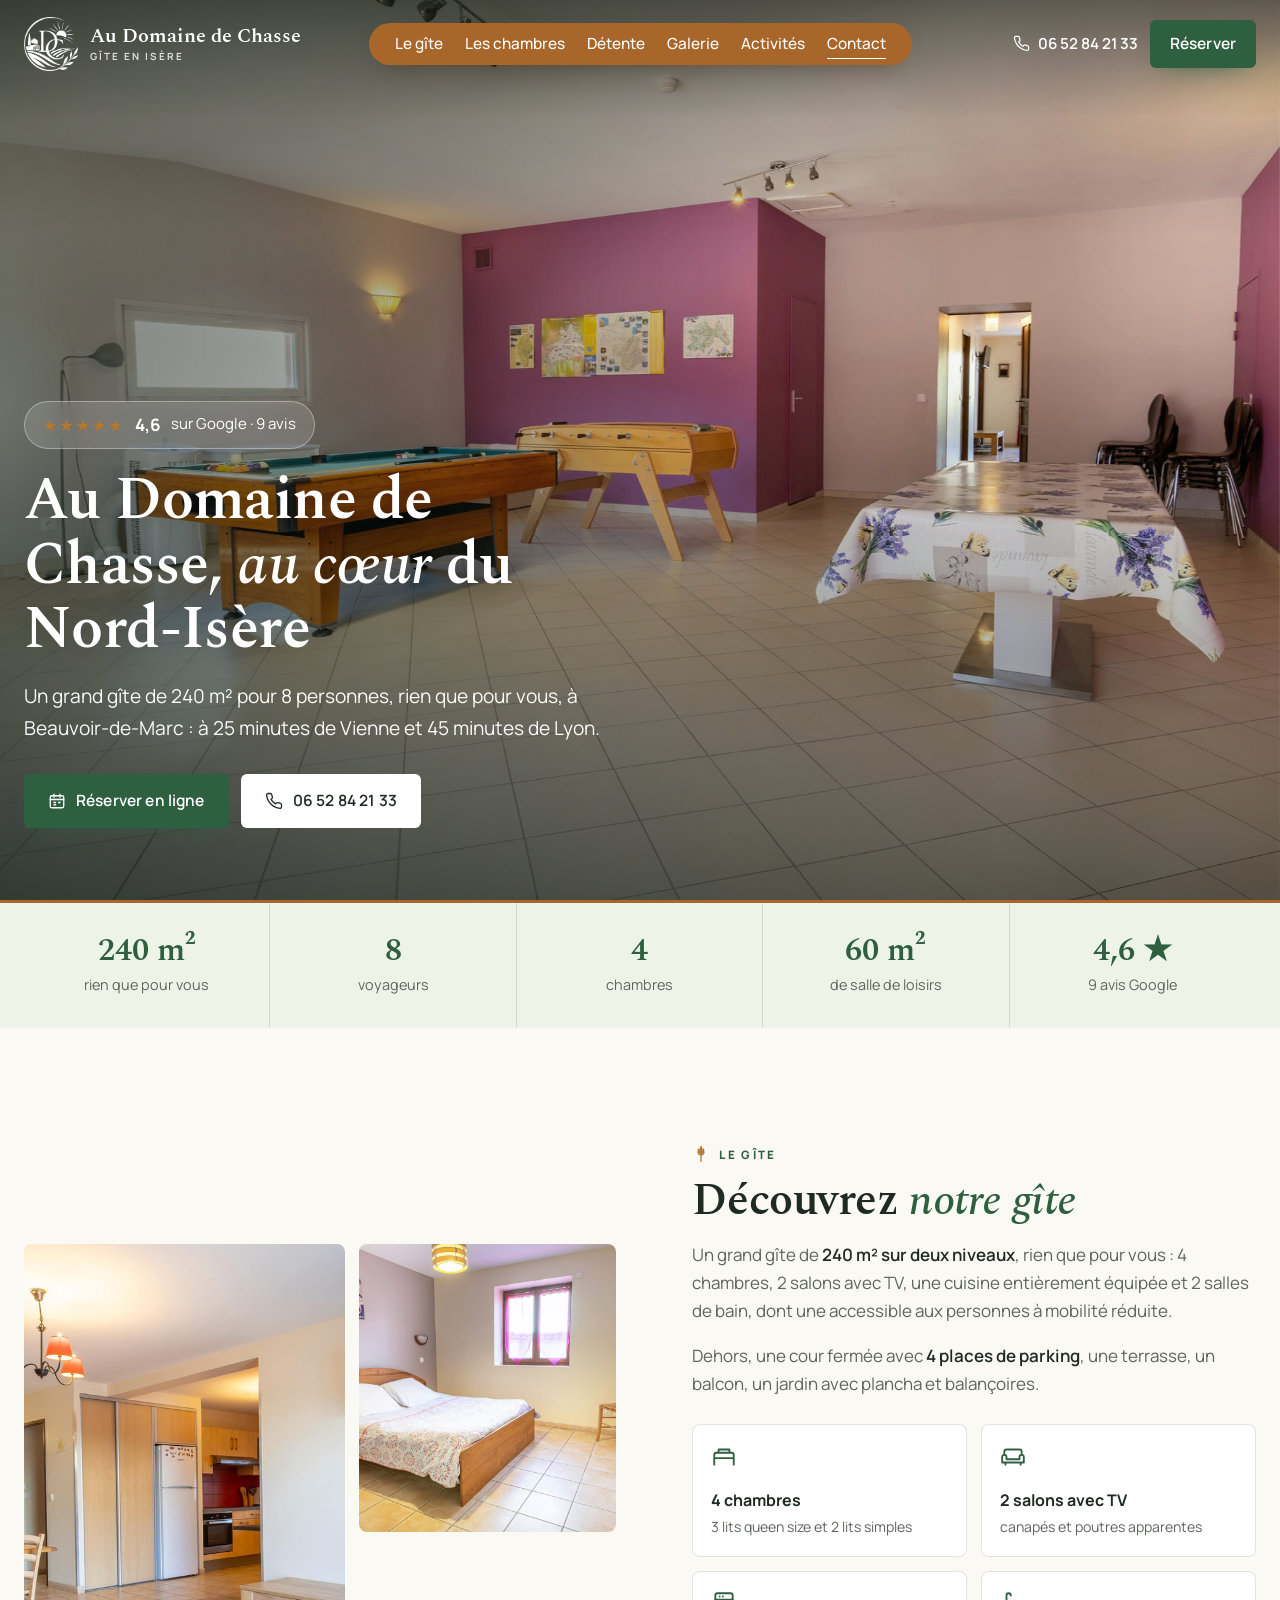
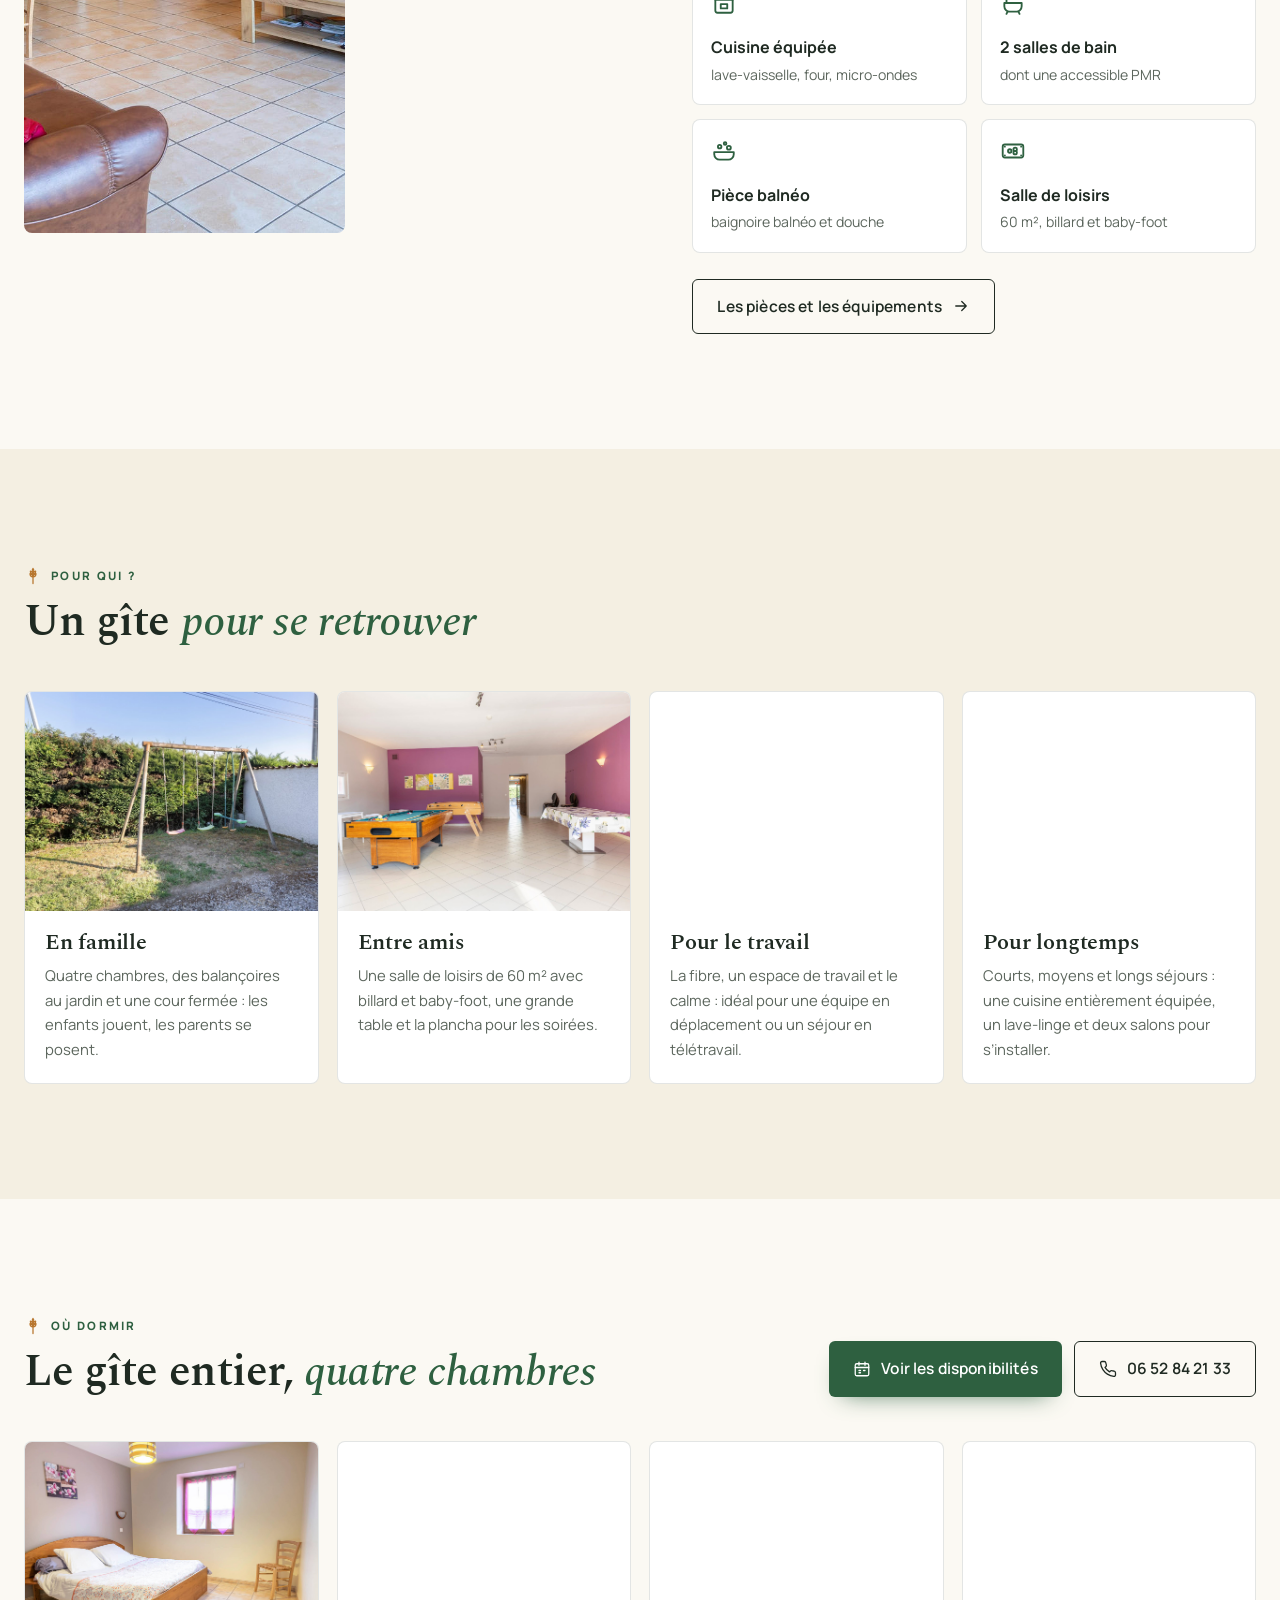
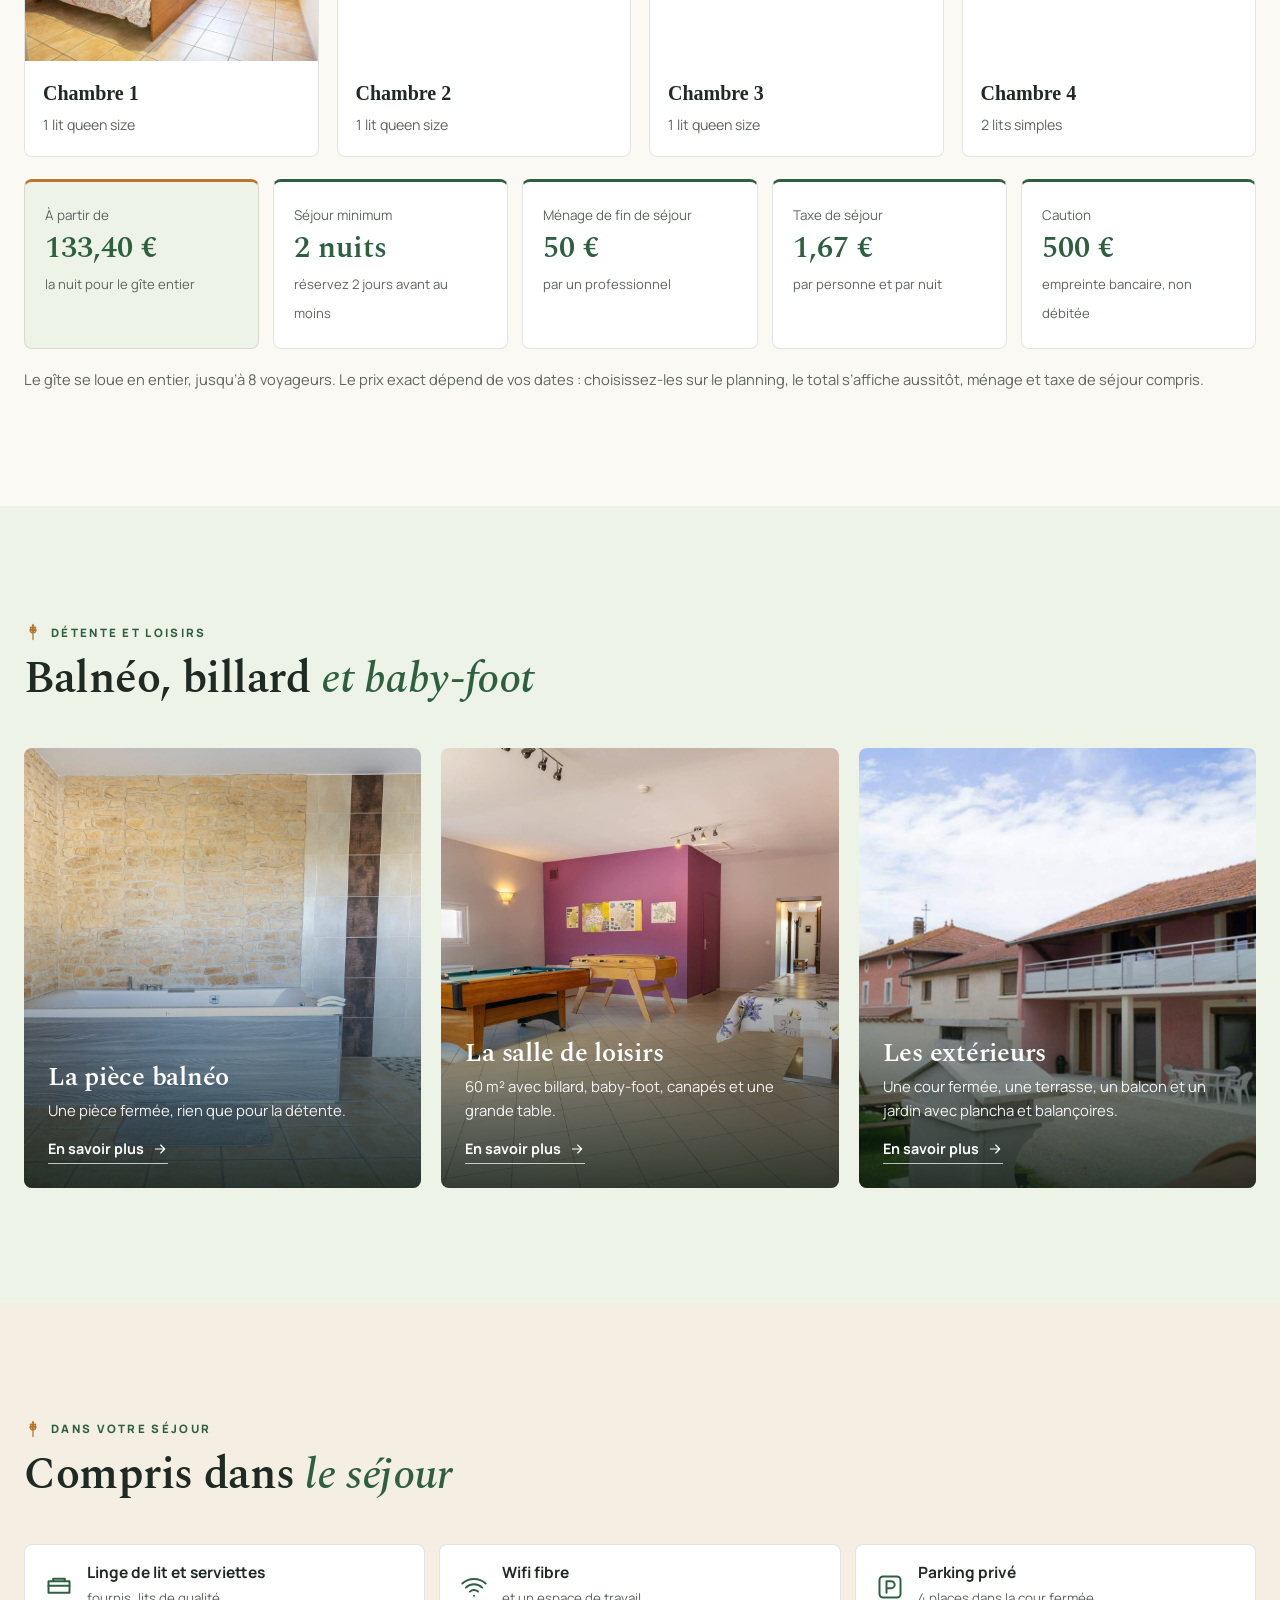
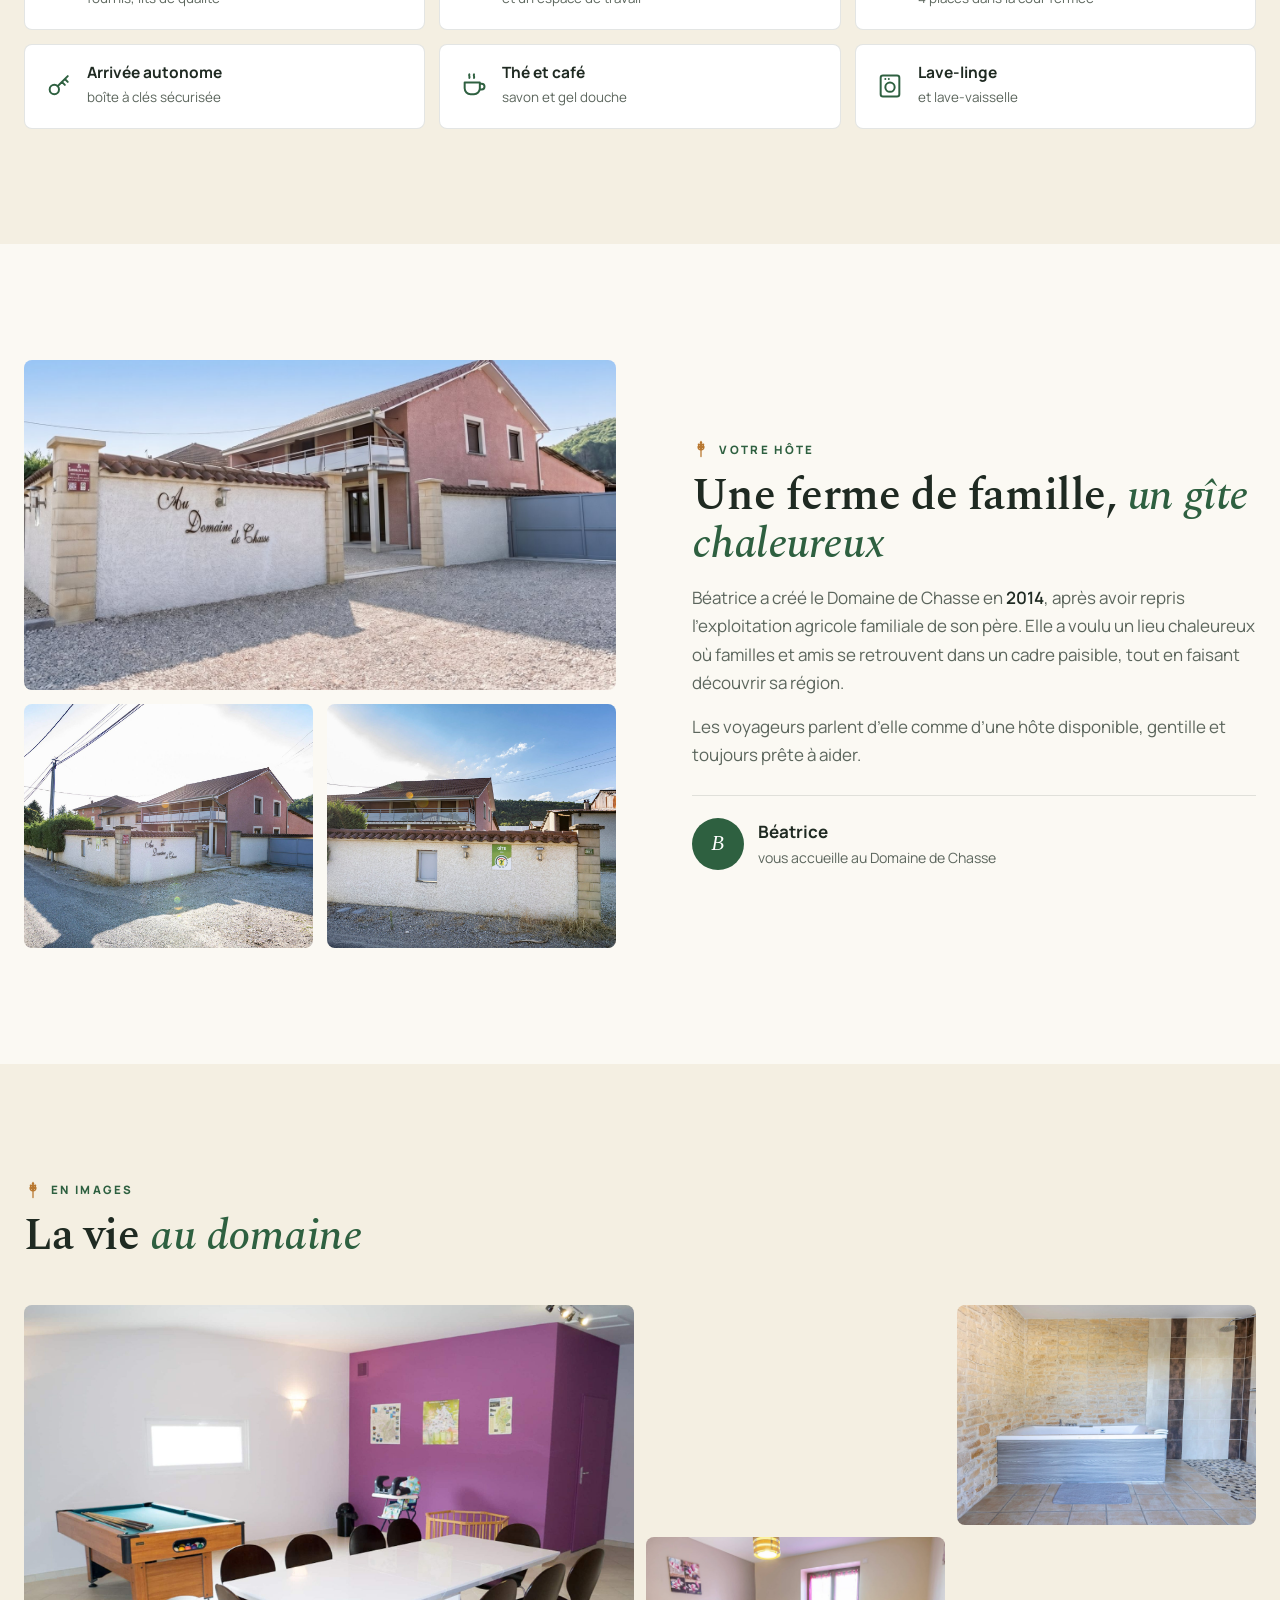
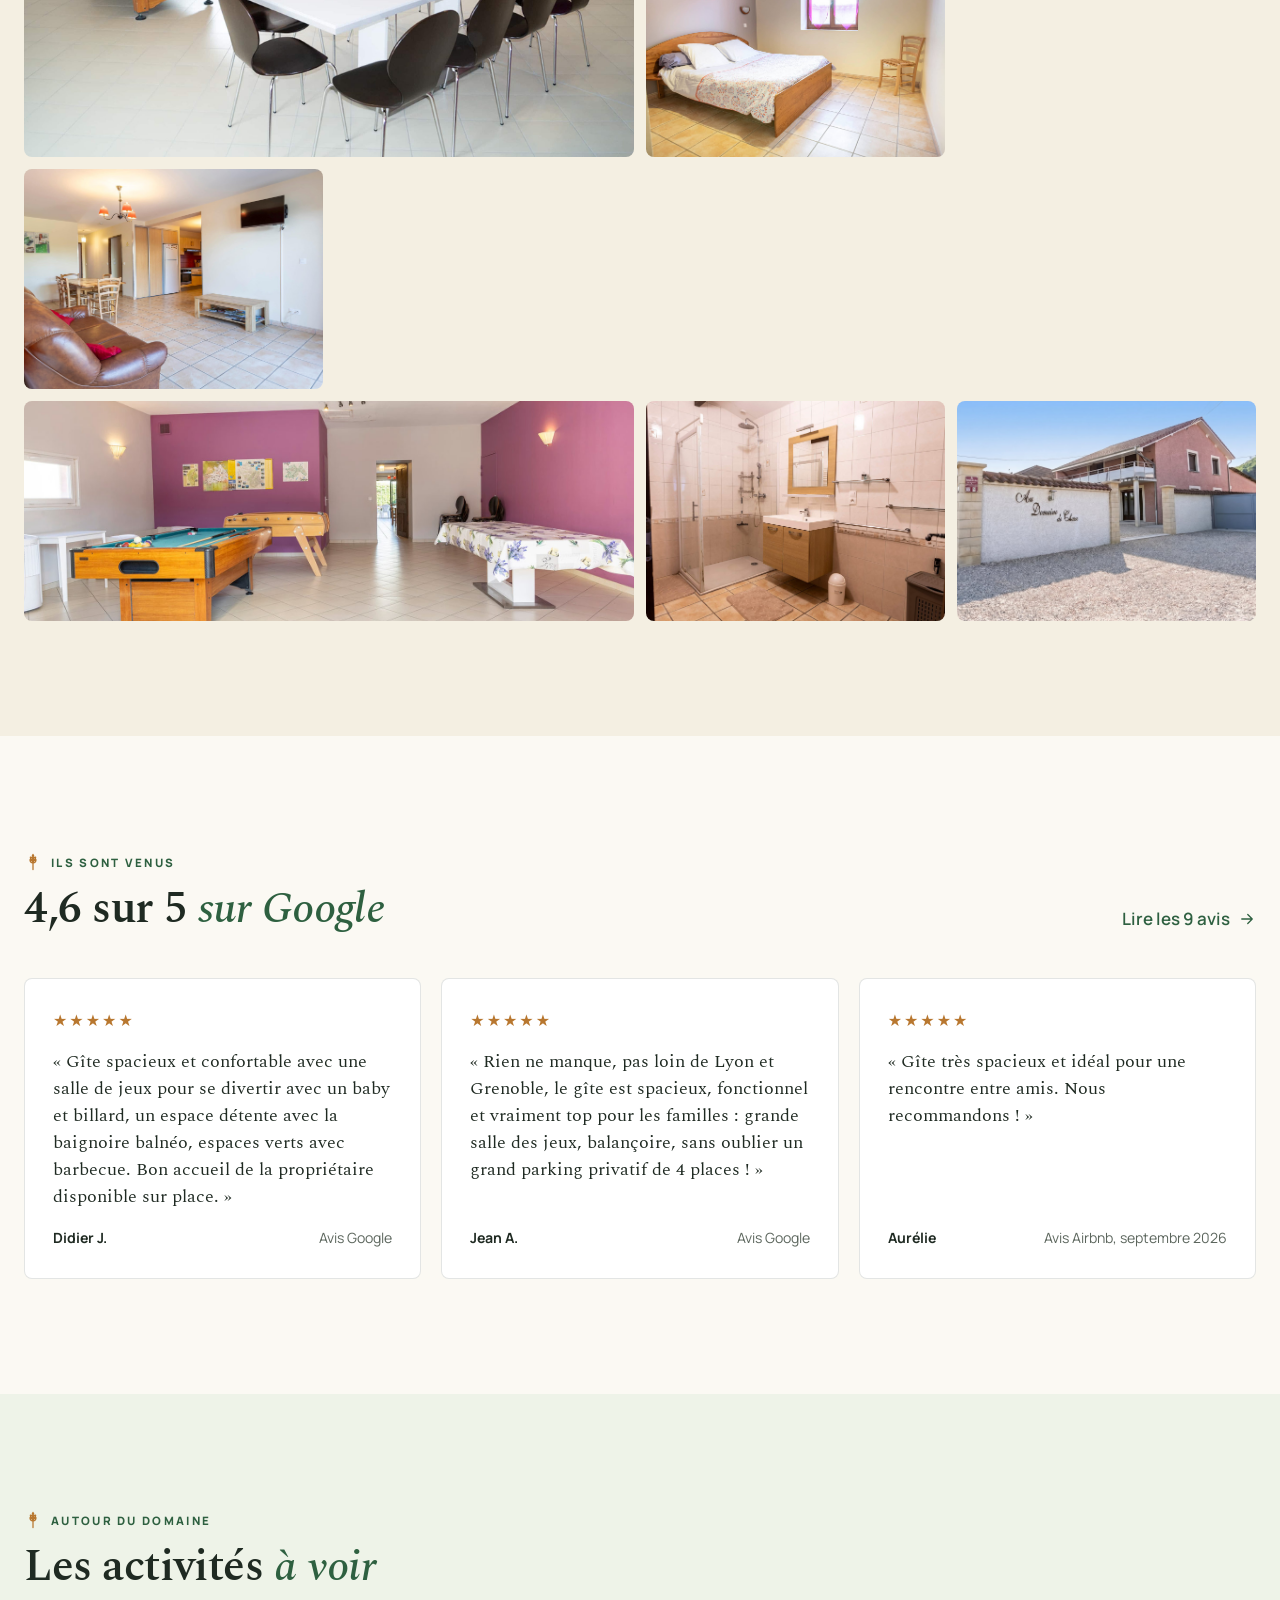
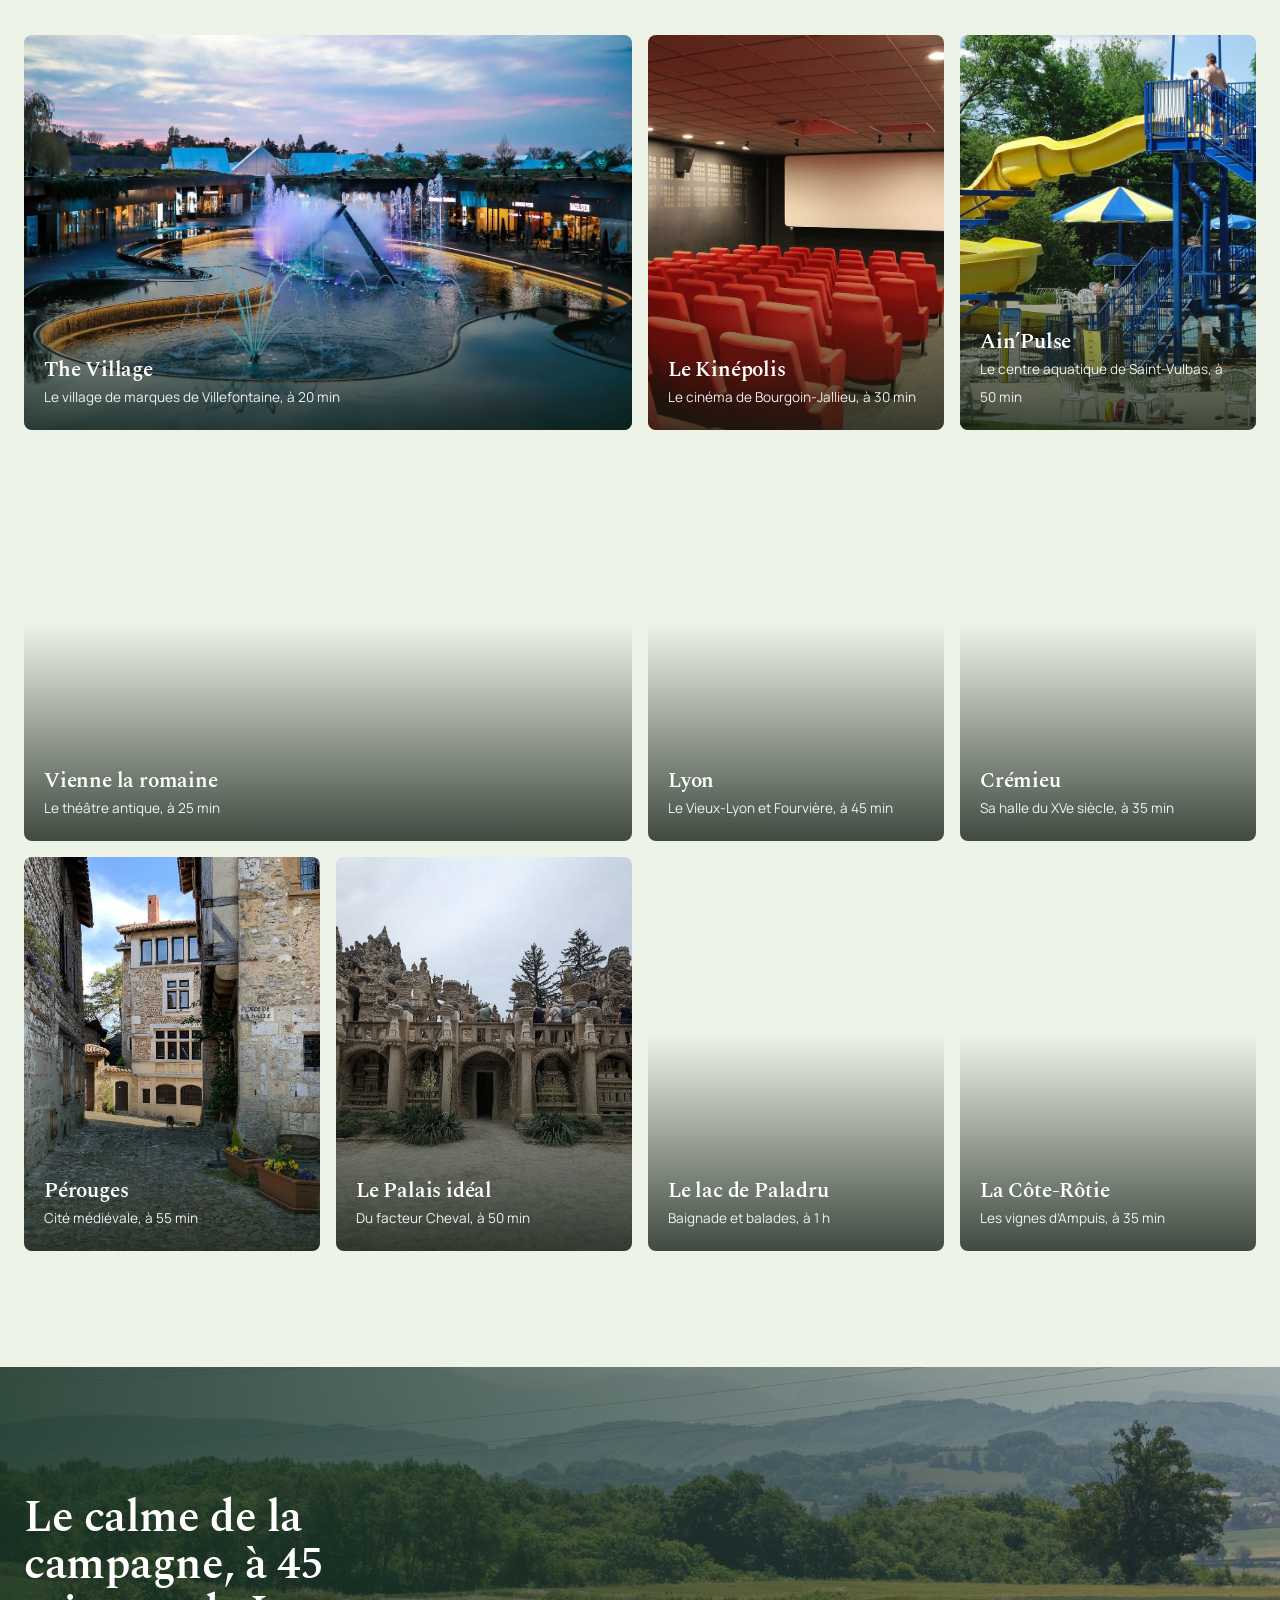
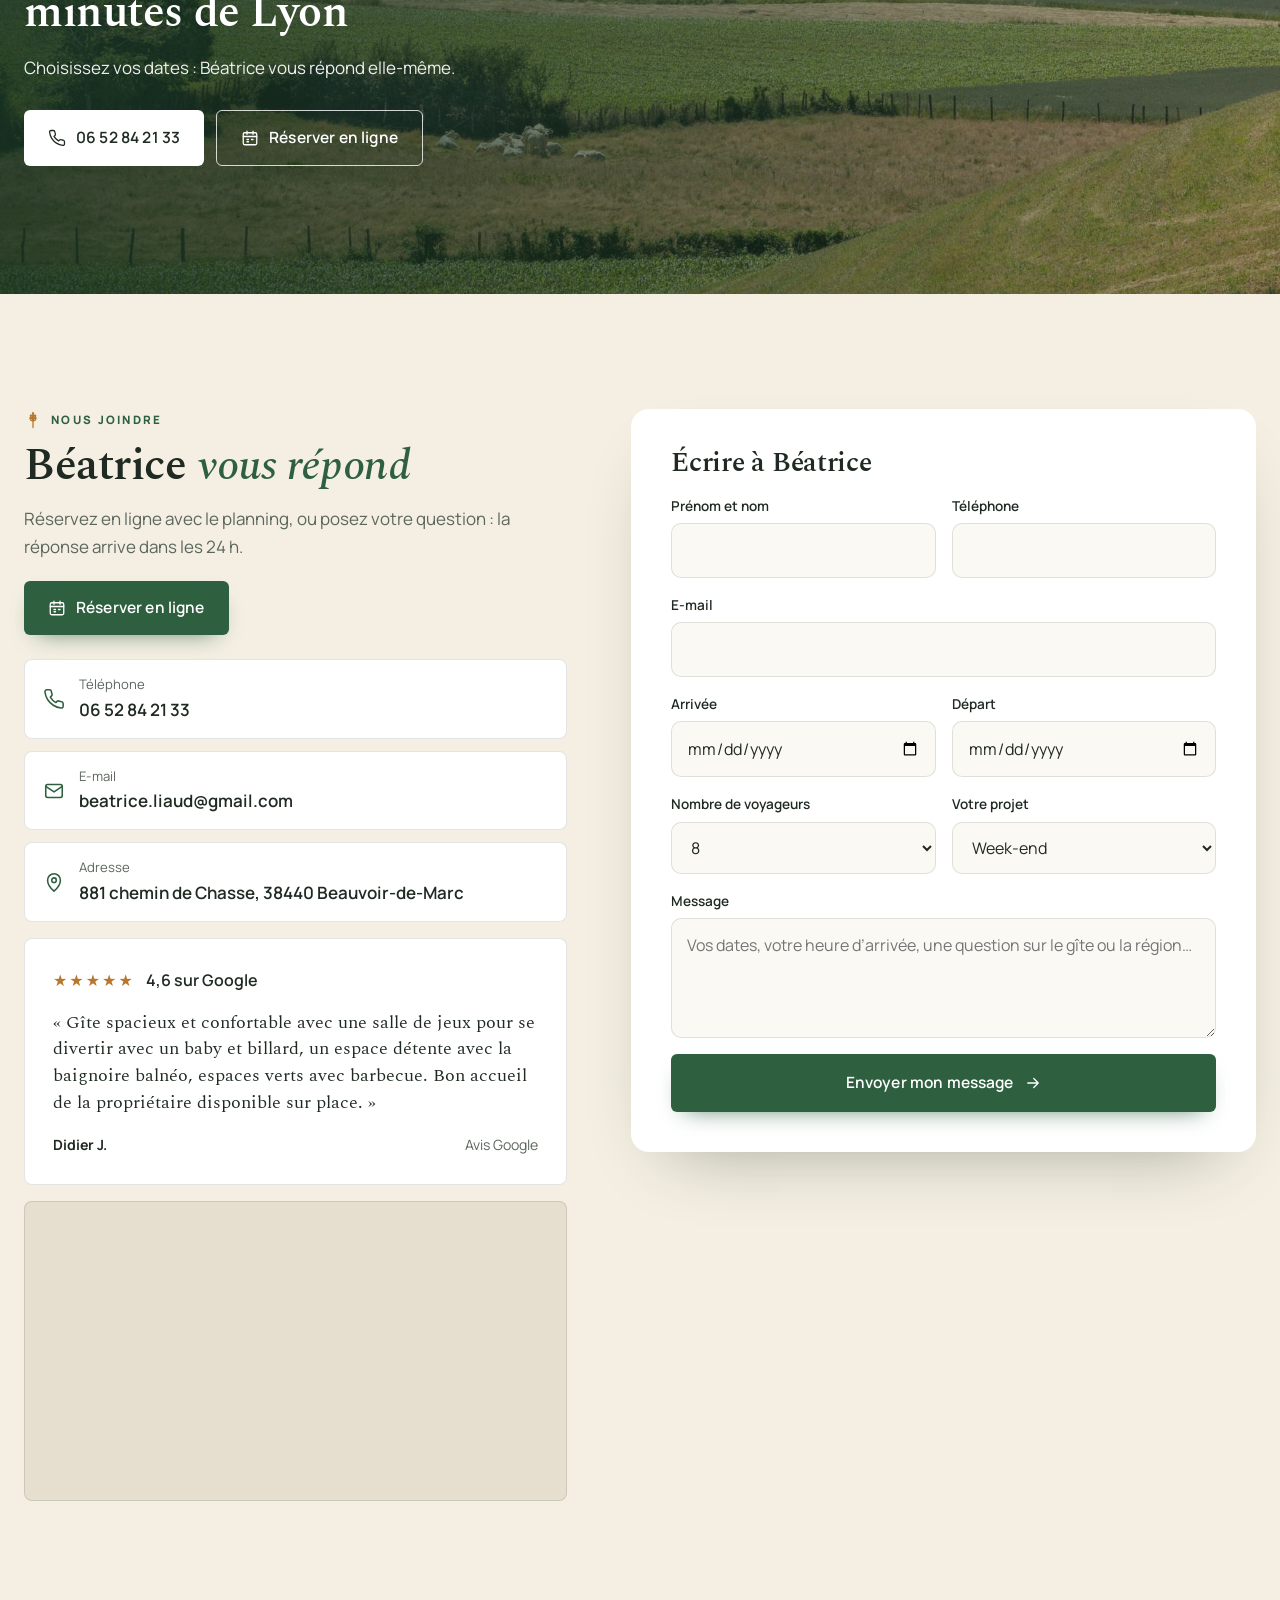
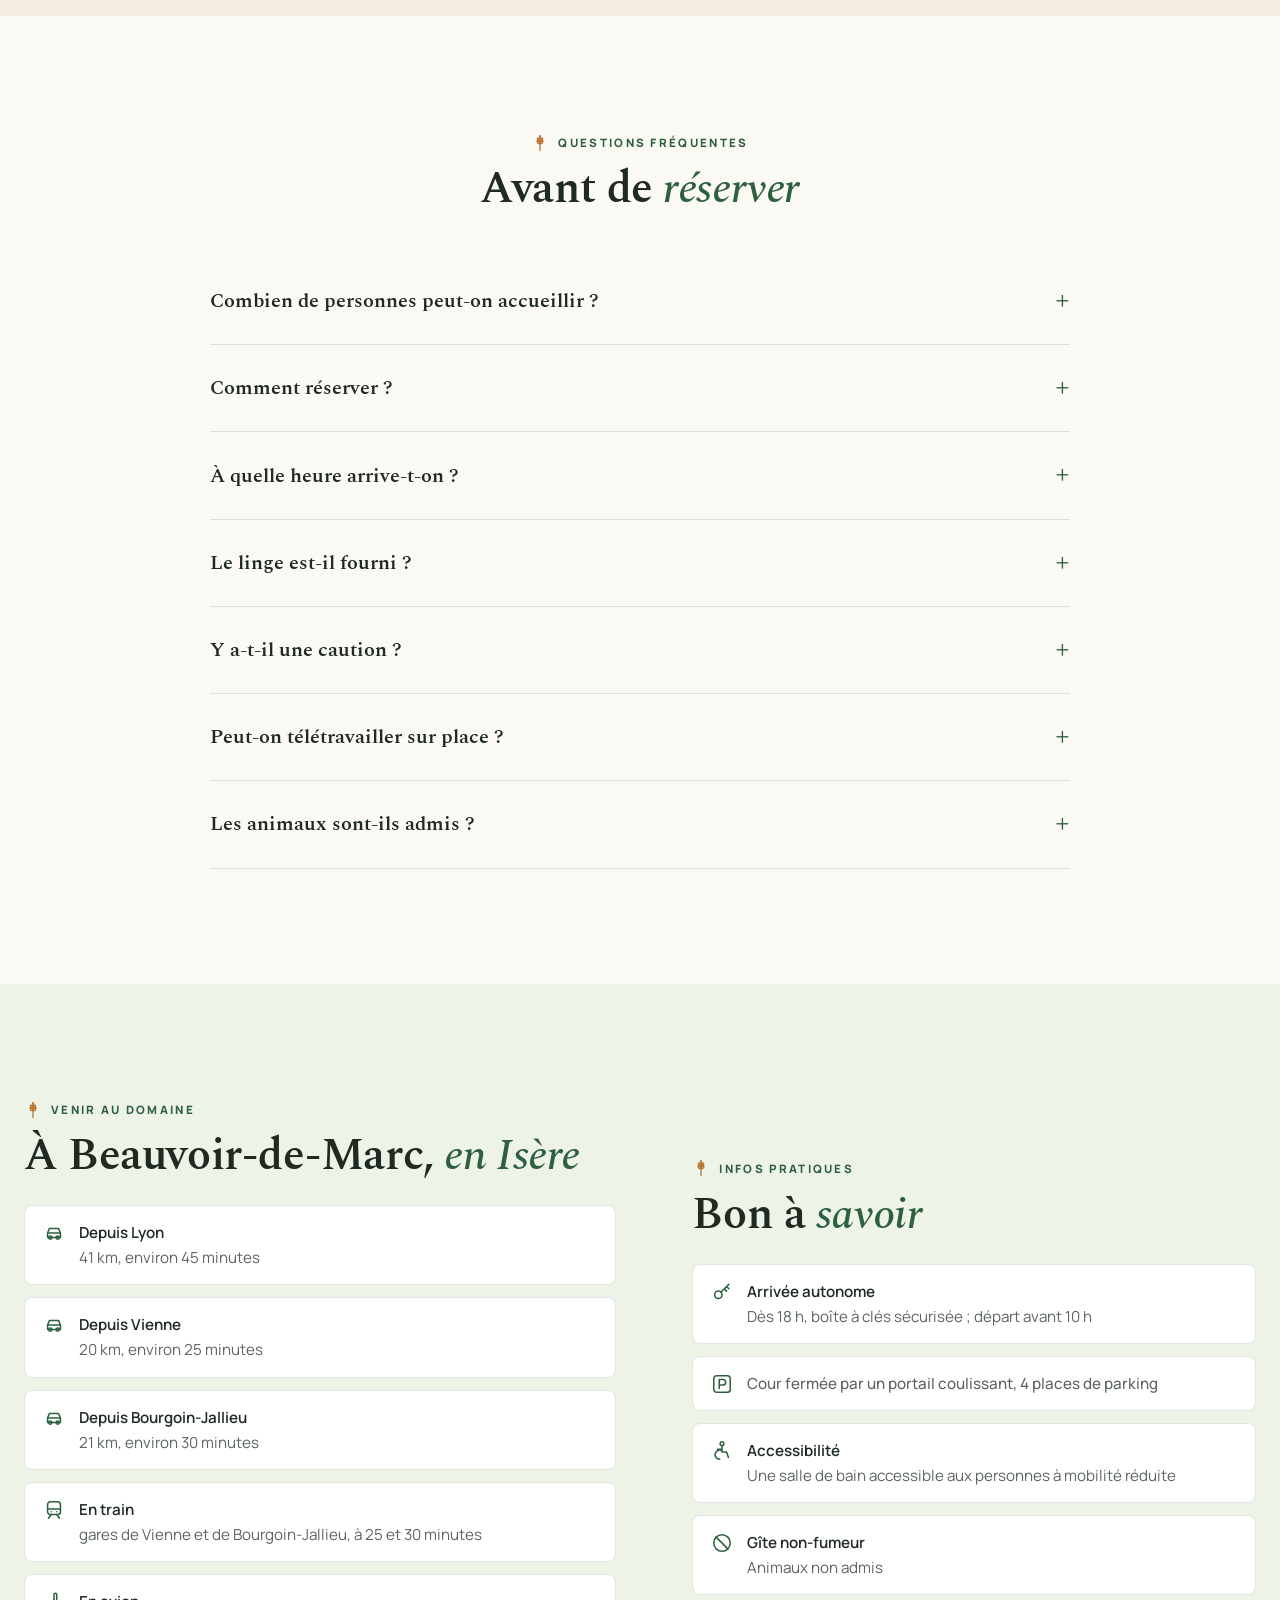
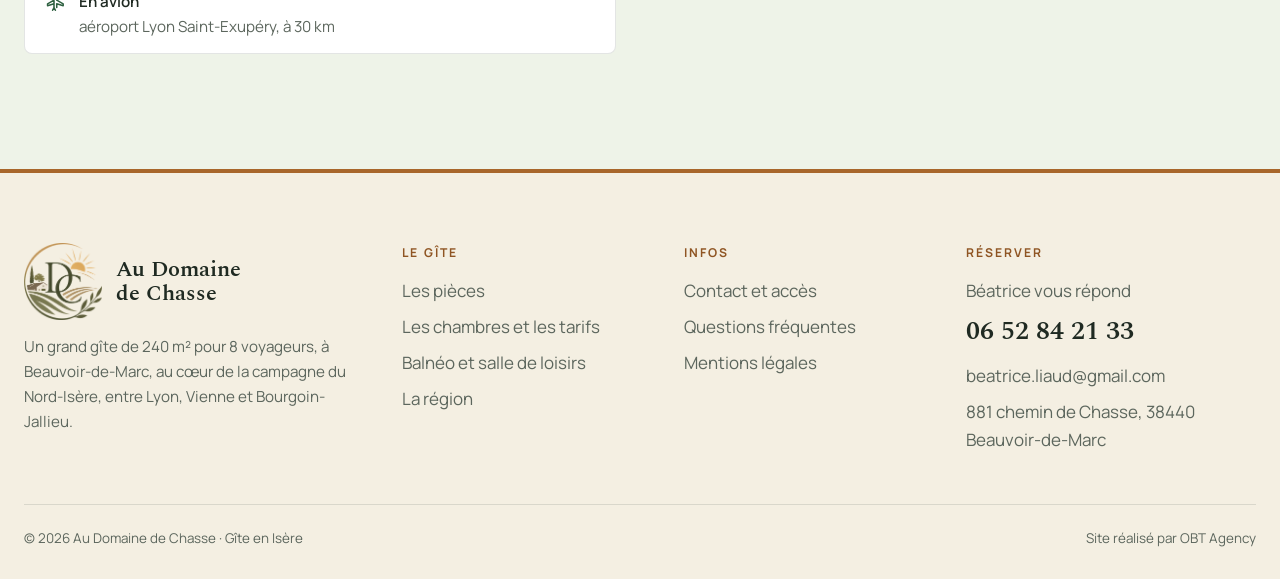
==== commit 36cccc7c: "Menu sur pastille ocre, activités The Village, Kinépolis et Ain'Pulse, trois photos retouchées Co-Au" ====
--- a/index.html
+++ b/index.html
@@ -135,7 +135,7 @@
 <section class="section glacier" id="activites">
   <div class="conteneur">
     <div class="entete-section"><div><span class="surtitre"><svg viewBox="0 0 24 24" fill="none" stroke="currentColor" stroke-width="1.7" stroke-linecap="round" stroke-linejoin="round" aria-hidden="true"><path d="M12 22V9"/><path d="M12 13c-2.5 0-4-1.6-4-4 2.5 0 4 1.6 4 4zM12 13c2.5 0 4-1.6 4-4-2.5 0-4 1.6-4 4zM12 9c-2.2 0-3.5-1.4-3.5-3.5C10.7 5.5 12 6.9 12 9zM12 9c2.2 0 3.5-1.4 3.5-3.5C13.3 5.5 12 6.9 12 9zM12 5.5c-1-1-1-2.5 0-3.5 1 1 1 2.5 0 3.5z"/></svg>Autour du domaine</span><h2>Les activités <em class="it">à voir</em></h2></div></div>
-    <div class="activites"><button class="activite carte-cliquable large" data-modale="m-vienne" data-reveal><img src="images/region/theatre.jpg" alt="Vienne la romaine" loading="lazy" decoding="async"><div class="txt"><h3>Vienne la romaine</h3><small>Le théâtre antique, à 25 min</small></div></button><button class="activite carte-cliquable" data-modale="m-lyon" data-reveal><img src="images/region/lyon.jpg" alt="Lyon" loading="lazy" decoding="async"><div class="txt"><h3>Lyon</h3><small>Le Vieux-Lyon et Fourvière, à 45 min</small></div></button><button class="activite carte-cliquable" data-modale="m-cremieu" data-reveal><img src="images/region/cremieu.jpg" alt="Crémieu" loading="lazy" decoding="async"><div class="txt"><h3>Crémieu</h3><small>Sa halle du XVe siècle, à 35 min</small></div></button><button class="activite carte-cliquable" data-modale="m-perouges" data-reveal><img src="images/region/perouges.jpg" alt="Pérouges" loading="lazy" decoding="async"><div class="txt"><h3>Pérouges</h3><small>Cité médiévale, à 55 min</small></div></button><button class="activite carte-cliquable" data-modale="m-cheval" data-reveal><img src="images/region/cheval.jpg" alt="Le Palais idéal" loading="lazy" decoding="async"><div class="txt"><h3>Le Palais idéal</h3><small>Du facteur Cheval, à 50 min</small></div></button><button class="activite carte-cliquable" data-modale="m-paladru" data-reveal><img src="images/region/paladru.jpg" alt="Le lac de Paladru" loading="lazy" decoding="async"><div class="txt"><h3>Le lac de Paladru</h3><small>Baignade et balades, à 1 h</small></div></button><button class="activite carte-cliquable" data-modale="m-cote-rotie" data-reveal><img src="images/region/cote-rotie.jpg" alt="La Côte-Rôtie" loading="lazy" decoding="async"><div class="txt"><h3>La Côte-Rôtie</h3><small>Les vignes d’Ampuis, à 35 min</small></div></button></div>
+    <div class="activites"><button class="activite carte-cliquable large" data-modale="m-the-village" data-reveal><img src="images/region/the-village.jpg" alt="The Village" loading="lazy" decoding="async"><div class="txt"><h3>The Village</h3><small>Le village de marques de Villefontaine, à 20 min</small></div></button><button class="activite carte-cliquable" data-modale="m-kinepolis" data-reveal><img src="images/region/cinema.jpg" alt="Le Kinépolis" loading="lazy" decoding="async"><div class="txt"><h3>Le Kinépolis</h3><small>Le cinéma de Bourgoin-Jallieu, à 30 min</small></div></button><button class="activite carte-cliquable" data-modale="m-ainpulse" data-reveal><img src="images/region/toboggan.jpg" alt="Ain’Pulse" loading="lazy" decoding="async"><div class="txt"><h3>Ain’Pulse</h3><small>Le centre aquatique de Saint-Vulbas, à 50 min</small></div></button><button class="activite carte-cliquable large" data-modale="m-vienne" data-reveal><img src="images/region/theatre.jpg" alt="Vienne la romaine" loading="lazy" decoding="async"><div class="txt"><h3>Vienne la romaine</h3><small>Le théâtre antique, à 25 min</small></div></button><button class="activite carte-cliquable" data-modale="m-lyon" data-reveal><img src="images/region/lyon.jpg" alt="Lyon" loading="lazy" decoding="async"><div class="txt"><h3>Lyon</h3><small>Le Vieux-Lyon et Fourvière, à 45 min</small></div></button><button class="activite carte-cliquable" data-modale="m-cremieu" data-reveal><img src="images/region/cremieu.jpg" alt="Crémieu" loading="lazy" decoding="async"><div class="txt"><h3>Crémieu</h3><small>Sa halle du XVe siècle, à 35 min</small></div></button><button class="activite carte-cliquable" data-modale="m-perouges" data-reveal><img src="images/region/perouges.jpg" alt="Pérouges" loading="lazy" decoding="async"><div class="txt"><h3>Pérouges</h3><small>Cité médiévale, à 55 min</small></div></button><button class="activite carte-cliquable" data-modale="m-cheval" data-reveal><img src="images/region/cheval.jpg" alt="Le Palais idéal" loading="lazy" decoding="async"><div class="txt"><h3>Le Palais idéal</h3><small>Du facteur Cheval, à 50 min</small></div></button><button class="activite carte-cliquable" data-modale="m-paladru" data-reveal><img src="images/region/paladru.jpg" alt="Le lac de Paladru" loading="lazy" decoding="async"><div class="txt"><h3>Le lac de Paladru</h3><small>Baignade et balades, à 1 h</small></div></button><button class="activite carte-cliquable" data-modale="m-cote-rotie" data-reveal><img src="images/region/cote-rotie.jpg" alt="La Côte-Rôtie" loading="lazy" decoding="async"><div class="txt"><h3>La Côte-Rôtie</h3><small>Les vignes d’Ampuis, à 35 min</small></div></button></div>
   </div>
 </section>
 
@@ -252,7 +252,40 @@
     </div>
   </div>
 </dialog>
-<dialog class="modale" id="m-vienne" aria-labelledby="m-vienne-titre">
+<dialog class="modale" id="m-the-village" aria-labelledby="m-the-village-titre">
+  <div class="modale-boite">
+    <button class="modale-fermer" aria-label="Fermer"><svg viewBox="0 0 24 24" fill="none" stroke="currentColor" stroke-width="1.7" stroke-linecap="round" stroke-linejoin="round" aria-hidden="true"><path d="M6 6l12 12M18 6 6 18"/></svg></button>
+    <div class="modale-photos n1"><img src="images/region/the-village.jpg" alt="The Village" loading="lazy" decoding="async"></div>
+    <div class="modale-texte">
+      <span class="surtitre"><svg viewBox="0 0 24 24" fill="none" stroke="currentColor" stroke-width="1.7" stroke-linecap="round" stroke-linejoin="round" aria-hidden="true"><path d="M12 22V9"/><path d="M12 13c-2.5 0-4-1.6-4-4 2.5 0 4 1.6 4 4zM12 13c2.5 0 4-1.6 4-4-2.5 0-4 1.6-4 4zM12 9c-2.2 0-3.5-1.4-3.5-3.5C10.7 5.5 12 6.9 12 9zM12 9c2.2 0 3.5-1.4 3.5-3.5C13.3 5.5 12 6.9 12 9zM12 5.5c-1-1-1-2.5 0-3.5 1 1 1 2.5 0 3.5z"/></svg>À voir, à 20 min</span>
+      <h3 id="m-the-village-titre">The Village</h3>
+      <p>Un village de marques à ciel ouvert, l’un des plus grands outlets de France : mode, accessoires et maison de grandes marques, de 30 à 70 % moins cher toute l’année, avec restaurants et terrasses pour faire une pause.</p>
+      <div class="boutons"><a class="btn btn-plein" href="#contact" data-obt-reserve="le-domaine"><svg viewBox="0 0 24 24" fill="none" stroke="currentColor" stroke-width="1.7" stroke-linecap="round" stroke-linejoin="round" aria-hidden="true"><rect x="3" y="5" width="18" height="16" rx="2"/><path d="M3 10h18M8 3v4M16 3v4M8 14h2M14 14h2M8 17h2"/></svg> Voir les disponibilités</a><a class="btn btn-contour" href="tel:+33652842133"><svg viewBox="0 0 24 24" fill="none" stroke="currentColor" stroke-width="1.7" stroke-linecap="round" stroke-linejoin="round" aria-hidden="true"><path d="M22 16.9v3a2 2 0 0 1-2.2 2 19.8 19.8 0 0 1-8.6-3.1 19.5 19.5 0 0 1-6-6A19.8 19.8 0 0 1 2.1 4.2 2 2 0 0 1 4.1 2h3a2 2 0 0 1 2 1.7c.1 1 .4 1.9.7 2.8a2 2 0 0 1-.5 2.1L8 9.9a16 16 0 0 0 6 6l1.3-1.3a2 2 0 0 1 2.1-.4c.9.3 1.8.6 2.8.7a2 2 0 0 1 1.7 2z"/></svg> 06 52 84 21 33</a></div>
+    </div>
+  </div>
+</dialog><dialog class="modale" id="m-kinepolis" aria-labelledby="m-kinepolis-titre">
+  <div class="modale-boite">
+    <button class="modale-fermer" aria-label="Fermer"><svg viewBox="0 0 24 24" fill="none" stroke="currentColor" stroke-width="1.7" stroke-linecap="round" stroke-linejoin="round" aria-hidden="true"><path d="M6 6l12 12M18 6 6 18"/></svg></button>
+    <div class="modale-photos n1"><img src="images/region/cinema.jpg" alt="Le Kinépolis" loading="lazy" decoding="async"></div>
+    <div class="modale-texte">
+      <span class="surtitre"><svg viewBox="0 0 24 24" fill="none" stroke="currentColor" stroke-width="1.7" stroke-linecap="round" stroke-linejoin="round" aria-hidden="true"><path d="M12 22V9"/><path d="M12 13c-2.5 0-4-1.6-4-4 2.5 0 4 1.6 4 4zM12 13c2.5 0 4-1.6 4-4-2.5 0-4 1.6-4 4zM12 9c-2.2 0-3.5-1.4-3.5-3.5C10.7 5.5 12 6.9 12 9zM12 9c2.2 0 3.5-1.4 3.5-3.5C13.3 5.5 12 6.9 12 9zM12 5.5c-1-1-1-2.5 0-3.5 1 1 1 2.5 0 3.5z"/></svg>À voir, à 30 min</span>
+      <h3 id="m-kinepolis-titre">Le Kinépolis</h3>
+      <p>Le cinéma de Bourgoin-Jallieu, place Jean-Jacques Rousseau : les dernières sorties sur grand écran, pour une soirée en famille ou un jour de pluie.</p>
+      <div class="boutons"><a class="btn btn-plein" href="#contact" data-obt-reserve="le-domaine"><svg viewBox="0 0 24 24" fill="none" stroke="currentColor" stroke-width="1.7" stroke-linecap="round" stroke-linejoin="round" aria-hidden="true"><rect x="3" y="5" width="18" height="16" rx="2"/><path d="M3 10h18M8 3v4M16 3v4M8 14h2M14 14h2M8 17h2"/></svg> Voir les disponibilités</a><a class="btn btn-contour" href="tel:+33652842133"><svg viewBox="0 0 24 24" fill="none" stroke="currentColor" stroke-width="1.7" stroke-linecap="round" stroke-linejoin="round" aria-hidden="true"><path d="M22 16.9v3a2 2 0 0 1-2.2 2 19.8 19.8 0 0 1-8.6-3.1 19.5 19.5 0 0 1-6-6A19.8 19.8 0 0 1 2.1 4.2 2 2 0 0 1 4.1 2h3a2 2 0 0 1 2 1.7c.1 1 .4 1.9.7 2.8a2 2 0 0 1-.5 2.1L8 9.9a16 16 0 0 0 6 6l1.3-1.3a2 2 0 0 1 2.1-.4c.9.3 1.8.6 2.8.7a2 2 0 0 1 1.7 2z"/></svg> 06 52 84 21 33</a></div>
+    </div>
+  </div>
+</dialog><dialog class="modale" id="m-ainpulse" aria-labelledby="m-ainpulse-titre">
+  <div class="modale-boite">
+    <button class="modale-fermer" aria-label="Fermer"><svg viewBox="0 0 24 24" fill="none" stroke="currentColor" stroke-width="1.7" stroke-linecap="round" stroke-linejoin="round" aria-hidden="true"><path d="M6 6l12 12M18 6 6 18"/></svg></button>
+    <div class="modale-photos n1"><img src="images/region/toboggan.jpg" alt="Ain’Pulse" loading="lazy" decoding="async"></div>
+    <div class="modale-texte">
+      <span class="surtitre"><svg viewBox="0 0 24 24" fill="none" stroke="currentColor" stroke-width="1.7" stroke-linecap="round" stroke-linejoin="round" aria-hidden="true"><path d="M12 22V9"/><path d="M12 13c-2.5 0-4-1.6-4-4 2.5 0 4 1.6 4 4zM12 13c2.5 0 4-1.6 4-4-2.5 0-4 1.6-4 4zM12 9c-2.2 0-3.5-1.4-3.5-3.5C10.7 5.5 12 6.9 12 9zM12 9c2.2 0 3.5-1.4 3.5-3.5C13.3 5.5 12 6.9 12 9zM12 5.5c-1-1-1-2.5 0-3.5 1 1 1 2.5 0 3.5z"/></svg>À voir, à 50 min</span>
+      <h3 id="m-ainpulse-titre">Ain’Pulse</h3>
+      <p>Un centre aquatique de loisirs : bassin sportif de 25 m, bassin ludique, toboggan de 75 m et rivière nordique, avec un espace forme avec sauna et hammam. Une sortie qui plaît aux enfants toute l’année.</p>
+      <div class="boutons"><a class="btn btn-plein" href="#contact" data-obt-reserve="le-domaine"><svg viewBox="0 0 24 24" fill="none" stroke="currentColor" stroke-width="1.7" stroke-linecap="round" stroke-linejoin="round" aria-hidden="true"><rect x="3" y="5" width="18" height="16" rx="2"/><path d="M3 10h18M8 3v4M16 3v4M8 14h2M14 14h2M8 17h2"/></svg> Voir les disponibilités</a><a class="btn btn-contour" href="tel:+33652842133"><svg viewBox="0 0 24 24" fill="none" stroke="currentColor" stroke-width="1.7" stroke-linecap="round" stroke-linejoin="round" aria-hidden="true"><path d="M22 16.9v3a2 2 0 0 1-2.2 2 19.8 19.8 0 0 1-8.6-3.1 19.5 19.5 0 0 1-6-6A19.8 19.8 0 0 1 2.1 4.2 2 2 0 0 1 4.1 2h3a2 2 0 0 1 2 1.7c.1 1 .4 1.9.7 2.8a2 2 0 0 1-.5 2.1L8 9.9a16 16 0 0 0 6 6l1.3-1.3a2 2 0 0 1 2.1-.4c.9.3 1.8.6 2.8.7a2 2 0 0 1 1.7 2z"/></svg> 06 52 84 21 33</a></div>
+    </div>
+  </div>
+</dialog><dialog class="modale" id="m-vienne" aria-labelledby="m-vienne-titre">
   <div class="modale-boite">
     <button class="modale-fermer" aria-label="Fermer"><svg viewBox="0 0 24 24" fill="none" stroke="currentColor" stroke-width="1.7" stroke-linecap="round" stroke-linejoin="round" aria-hidden="true"><path d="M6 6l12 12M18 6 6 18"/></svg></button>
     <div class="modale-photos n2"><img src="images/region/theatre.jpg" alt="Vienne la romaine" loading="lazy" decoding="async"><img src="images/region/temple.jpg" alt="Le temple d’Auguste et de Livie" loading="lazy" decoding="async"></div>
--- a/css/style.css
+++ b/css/style.css
@@ -571,3 +571,18 @@
 body.modale-ouverte{overflow:hidden}
 @media (max-width:900px){.modale-boite{grid-template-columns:1fr}.modale-photos{min-height:280px}.modale-photos.n1 img{min-height:280px}.menu{gap:4px}}
 @media (max-width:600px){.duo-texte .pieces{grid-template-columns:1fr 1fr}}
+
+/* ===== 31/10/2026 : menu sur une pastille ocre arrondie (souhait de la cliente), rappels ocre à côté du vert ===== */
+:root{--ocre:#a8662b;--ocre-fonce:#8f5523;--soleil:#b8772f}
+.entete .menu{background:var(--ocre);color:#fff;border-radius:999px;padding:4px 26px;gap:22px;box-shadow:0 10px 26px -14px rgba(60,30,8,.7)}
+.entete .menu a{color:#fff}
+.entete .menu a::after{background:#fff}
+.chiffres{border-top-color:var(--ocre)}
+.pied{border-top:4px solid var(--ocre)}
+.pied h4{color:var(--ocre-fonce)}
+@media (max-width:1100px){.entete .menu{padding:4px 18px;gap:14px}}
+@media (max-width:900px){
+  .entete.menu-ouvert .menu{border-radius:0;background:var(--fond);padding:24px;box-shadow:none;border-top:4px solid var(--ocre);gap:4px}
+  .entete.menu-ouvert .menu a{color:var(--encre)}
+  .barre-mobile a:not(.appeler){color:var(--ocre-fonce)}
+}
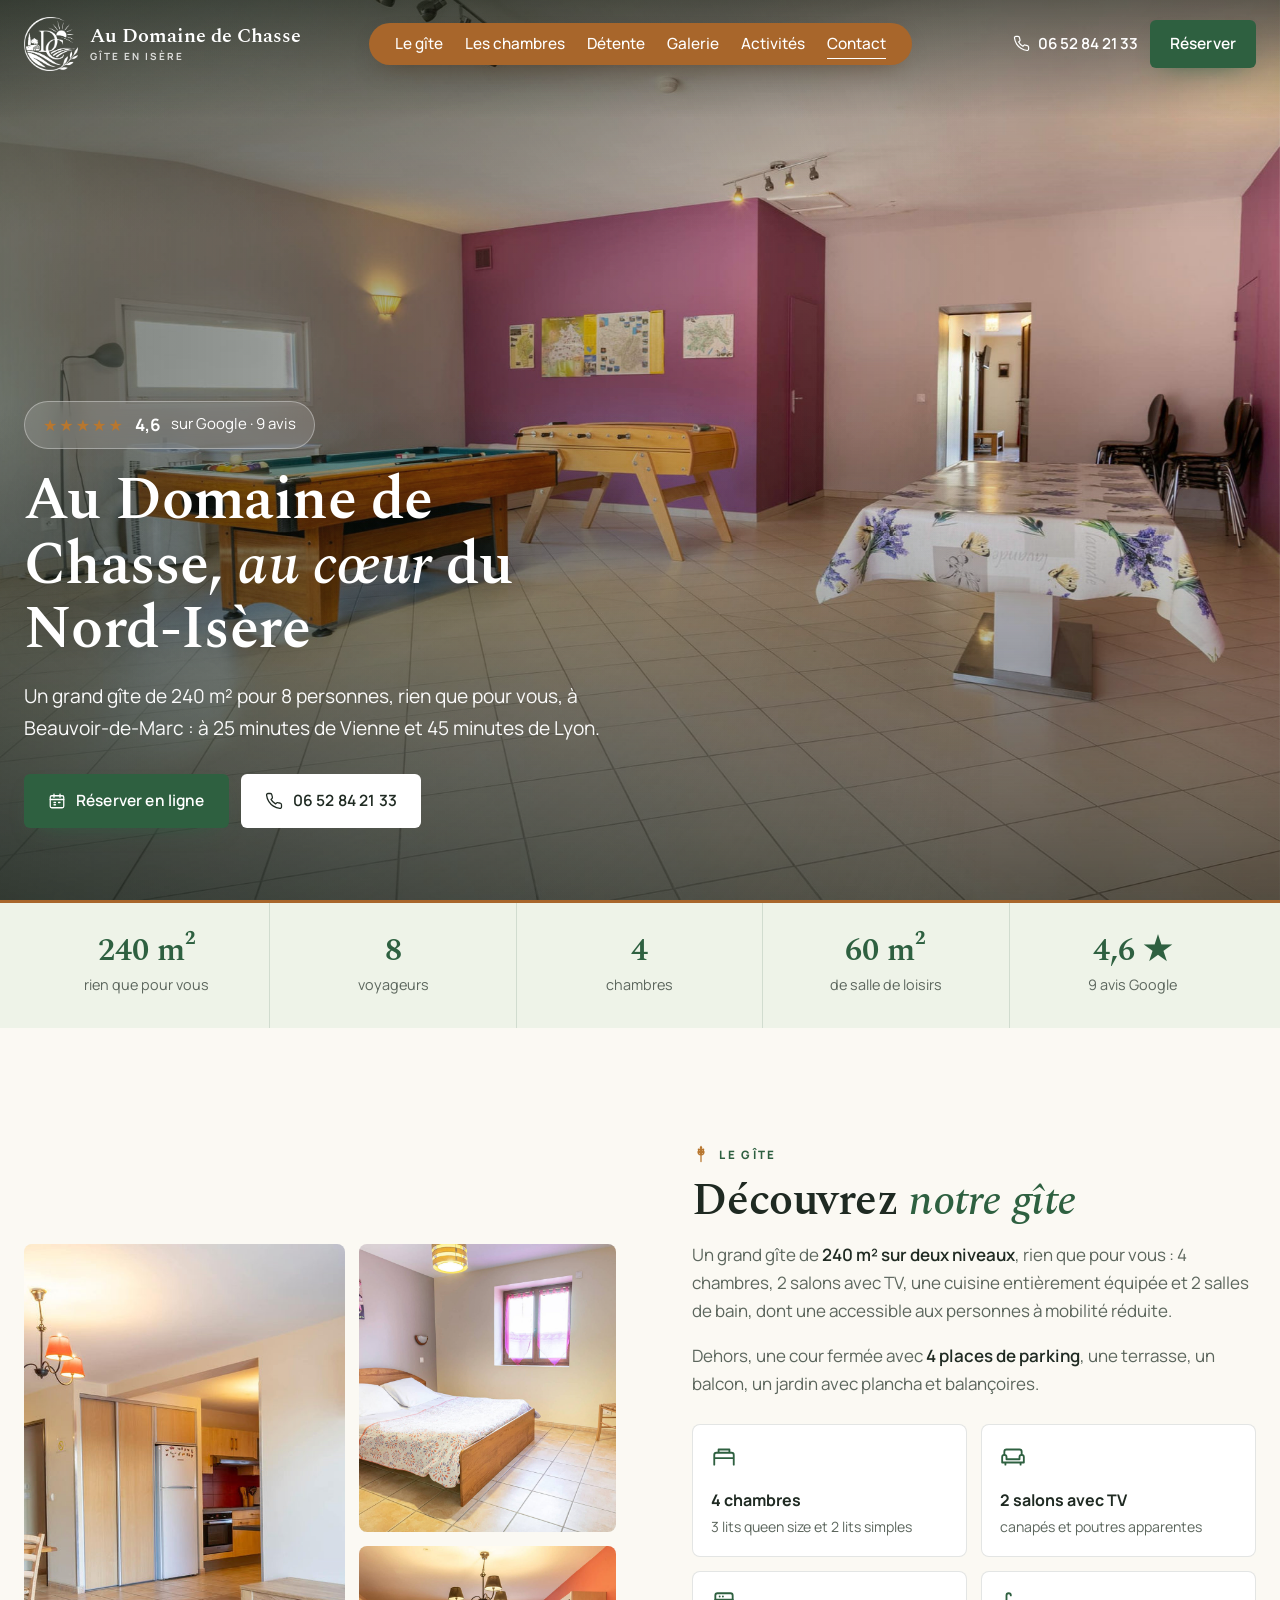
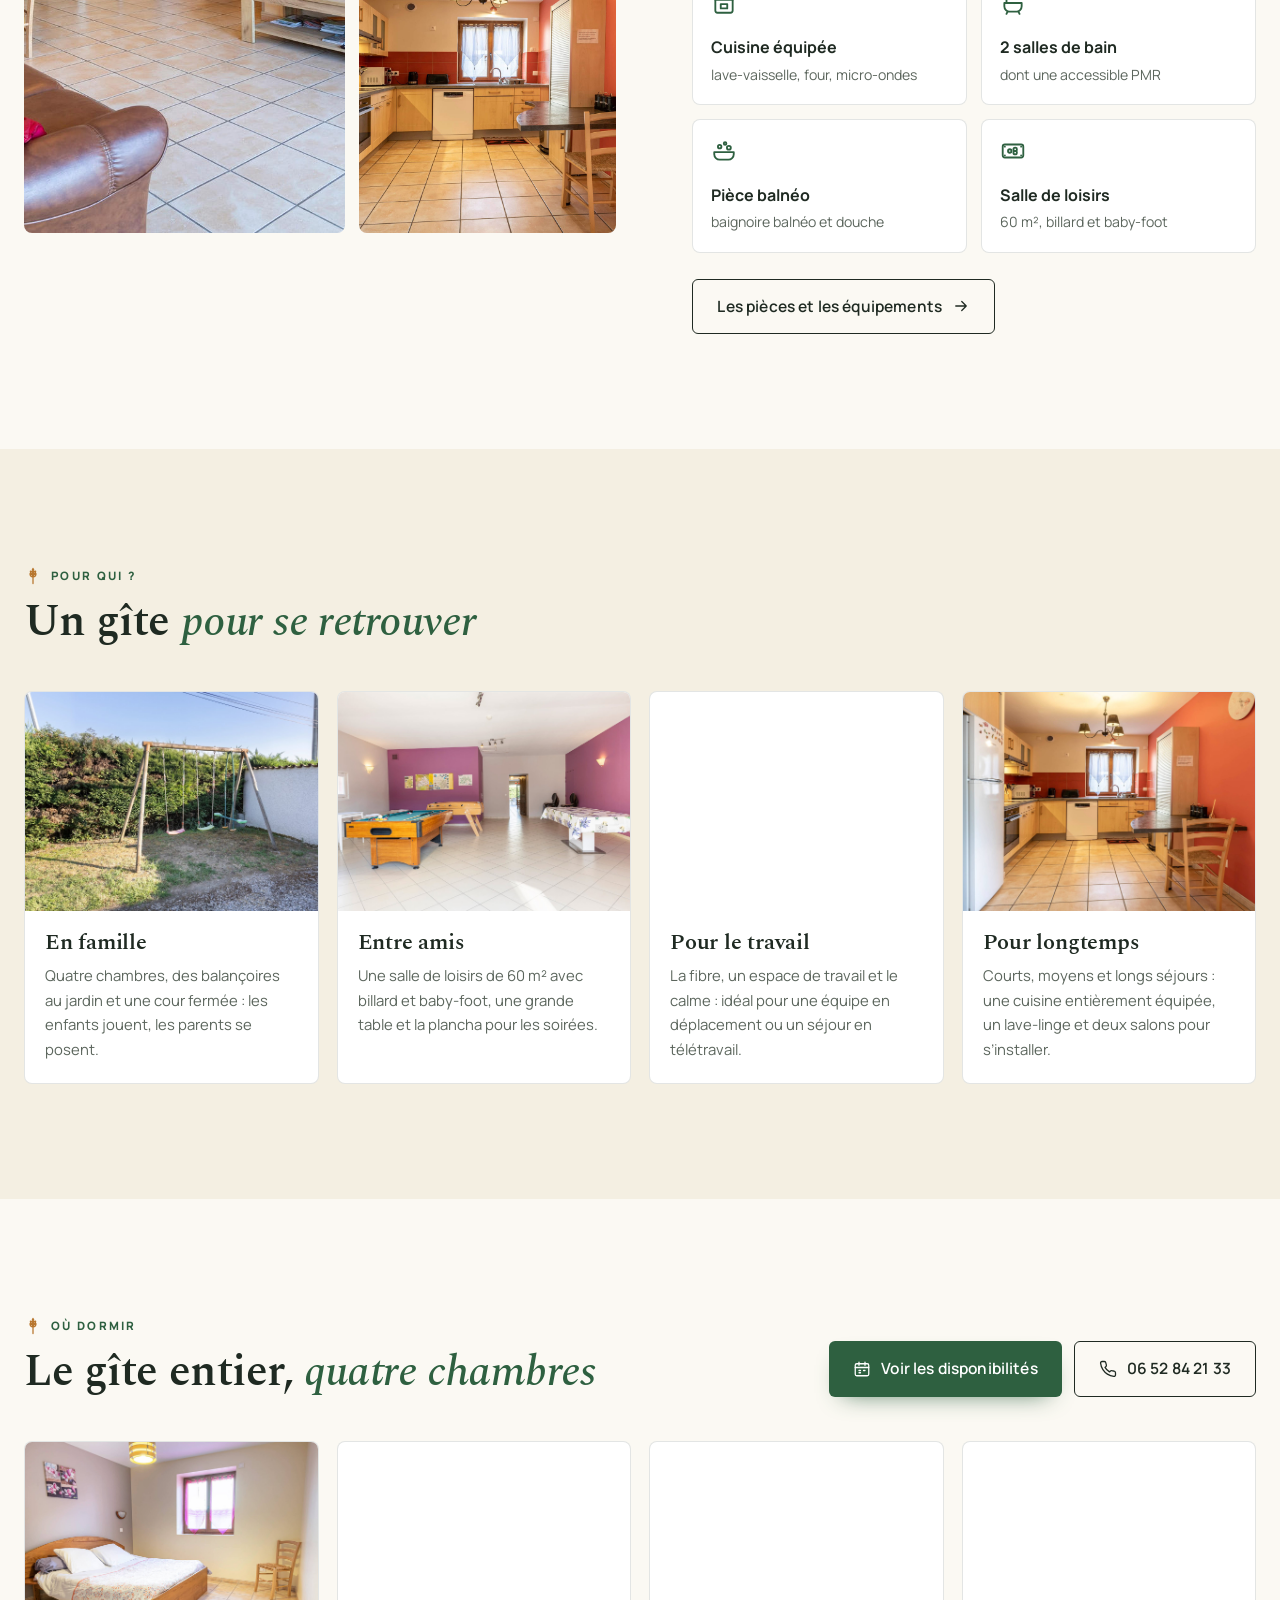
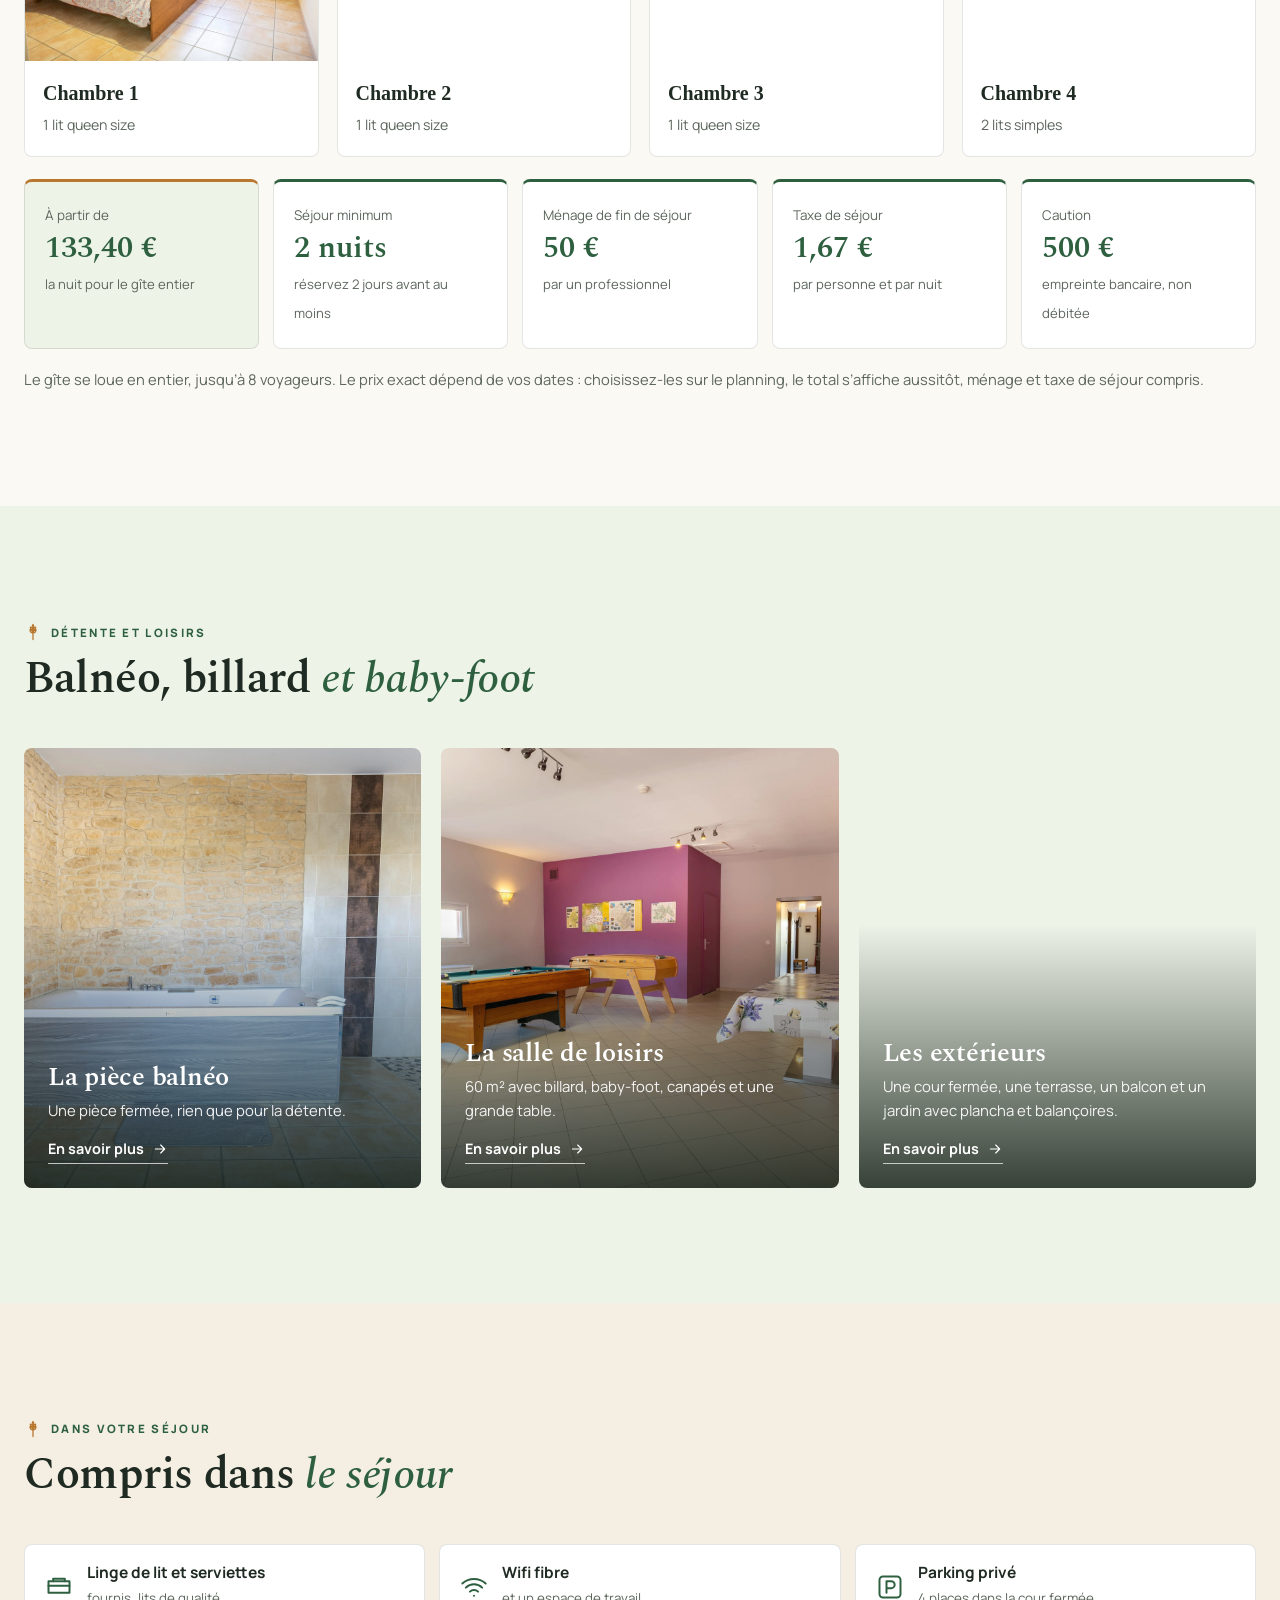
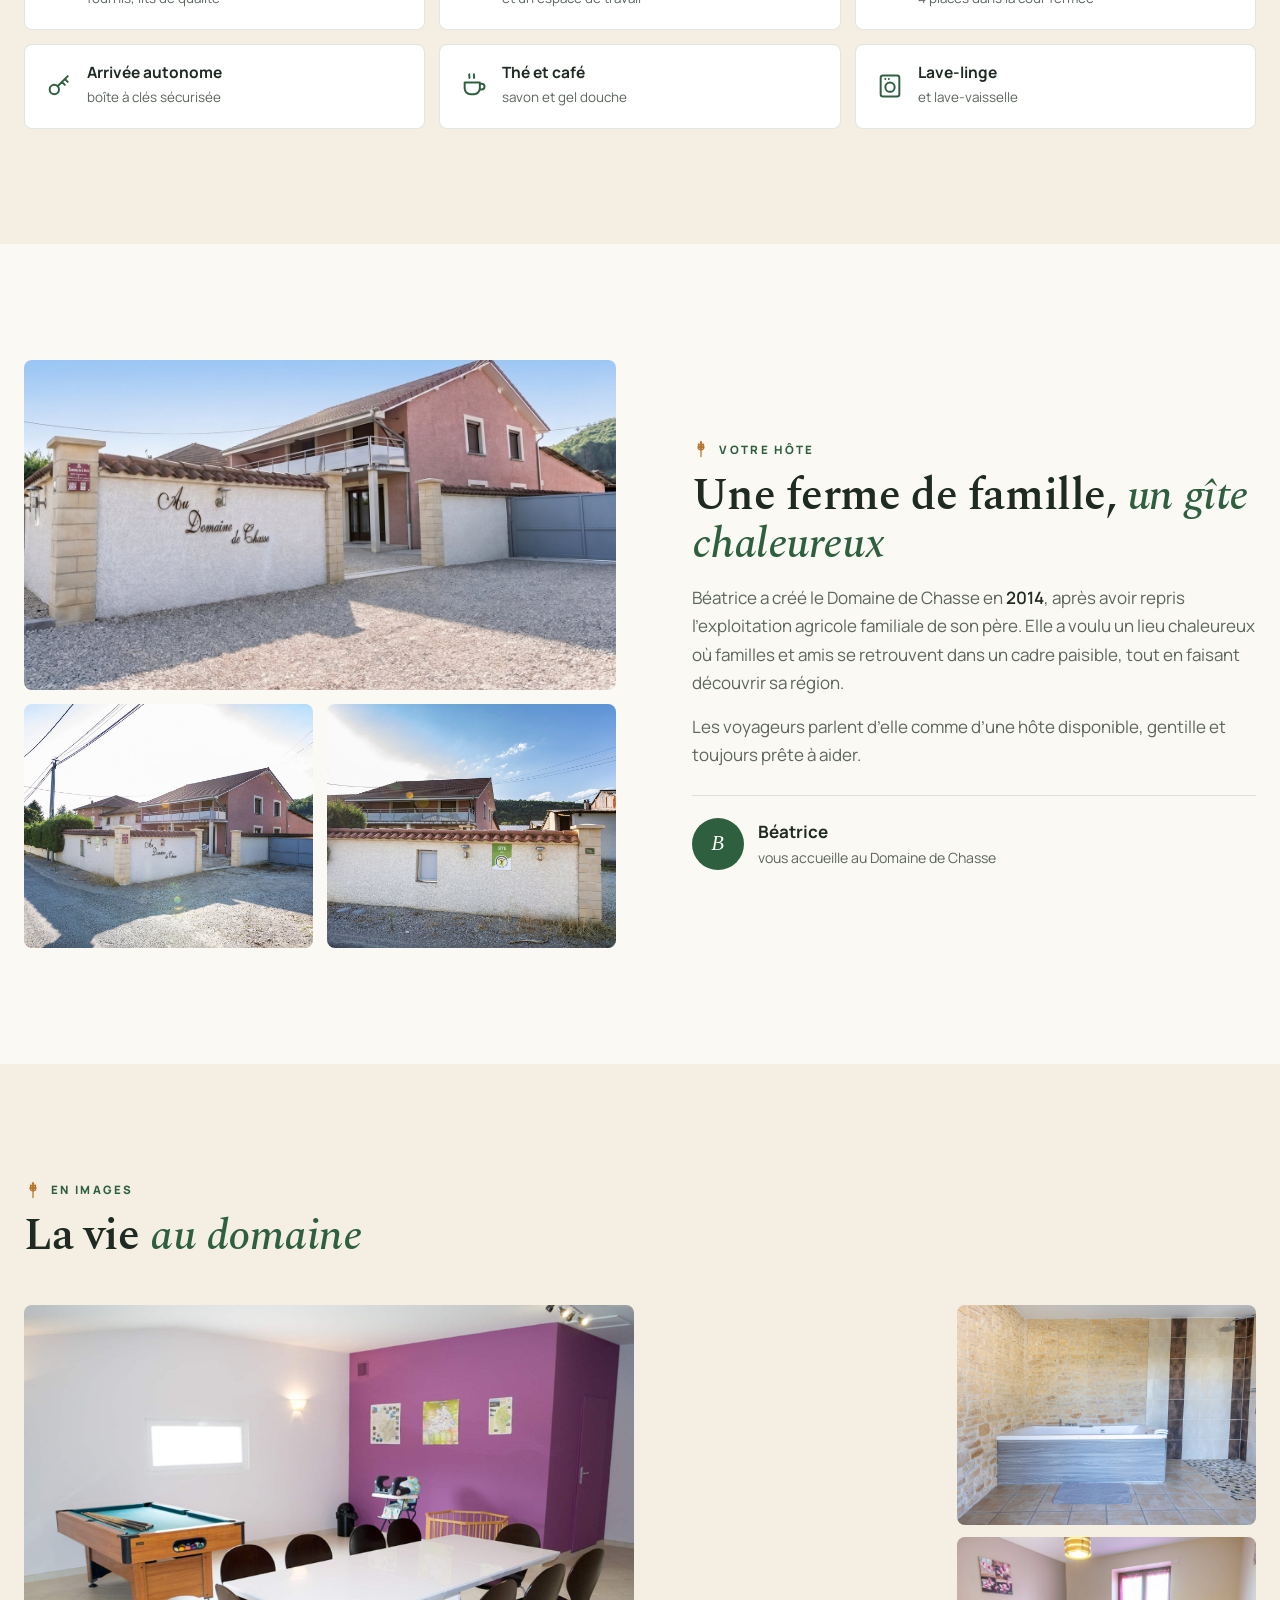
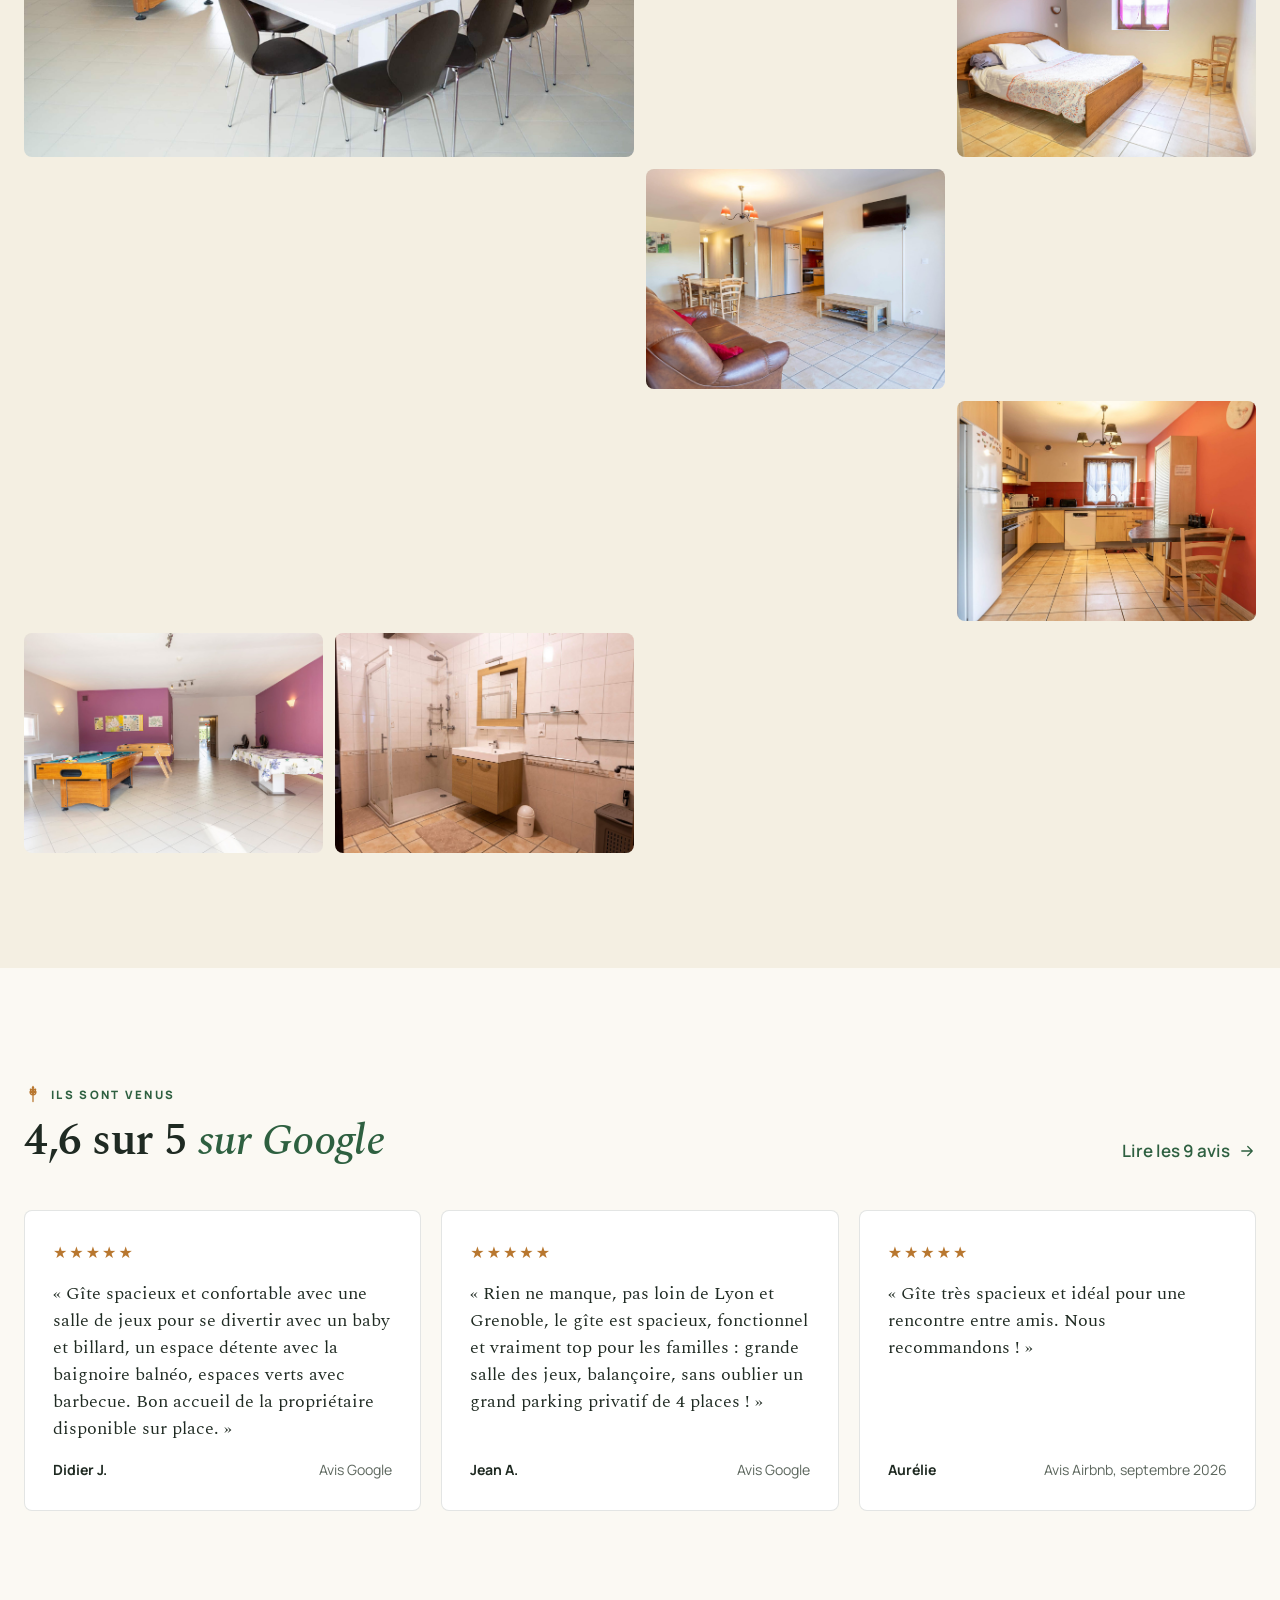
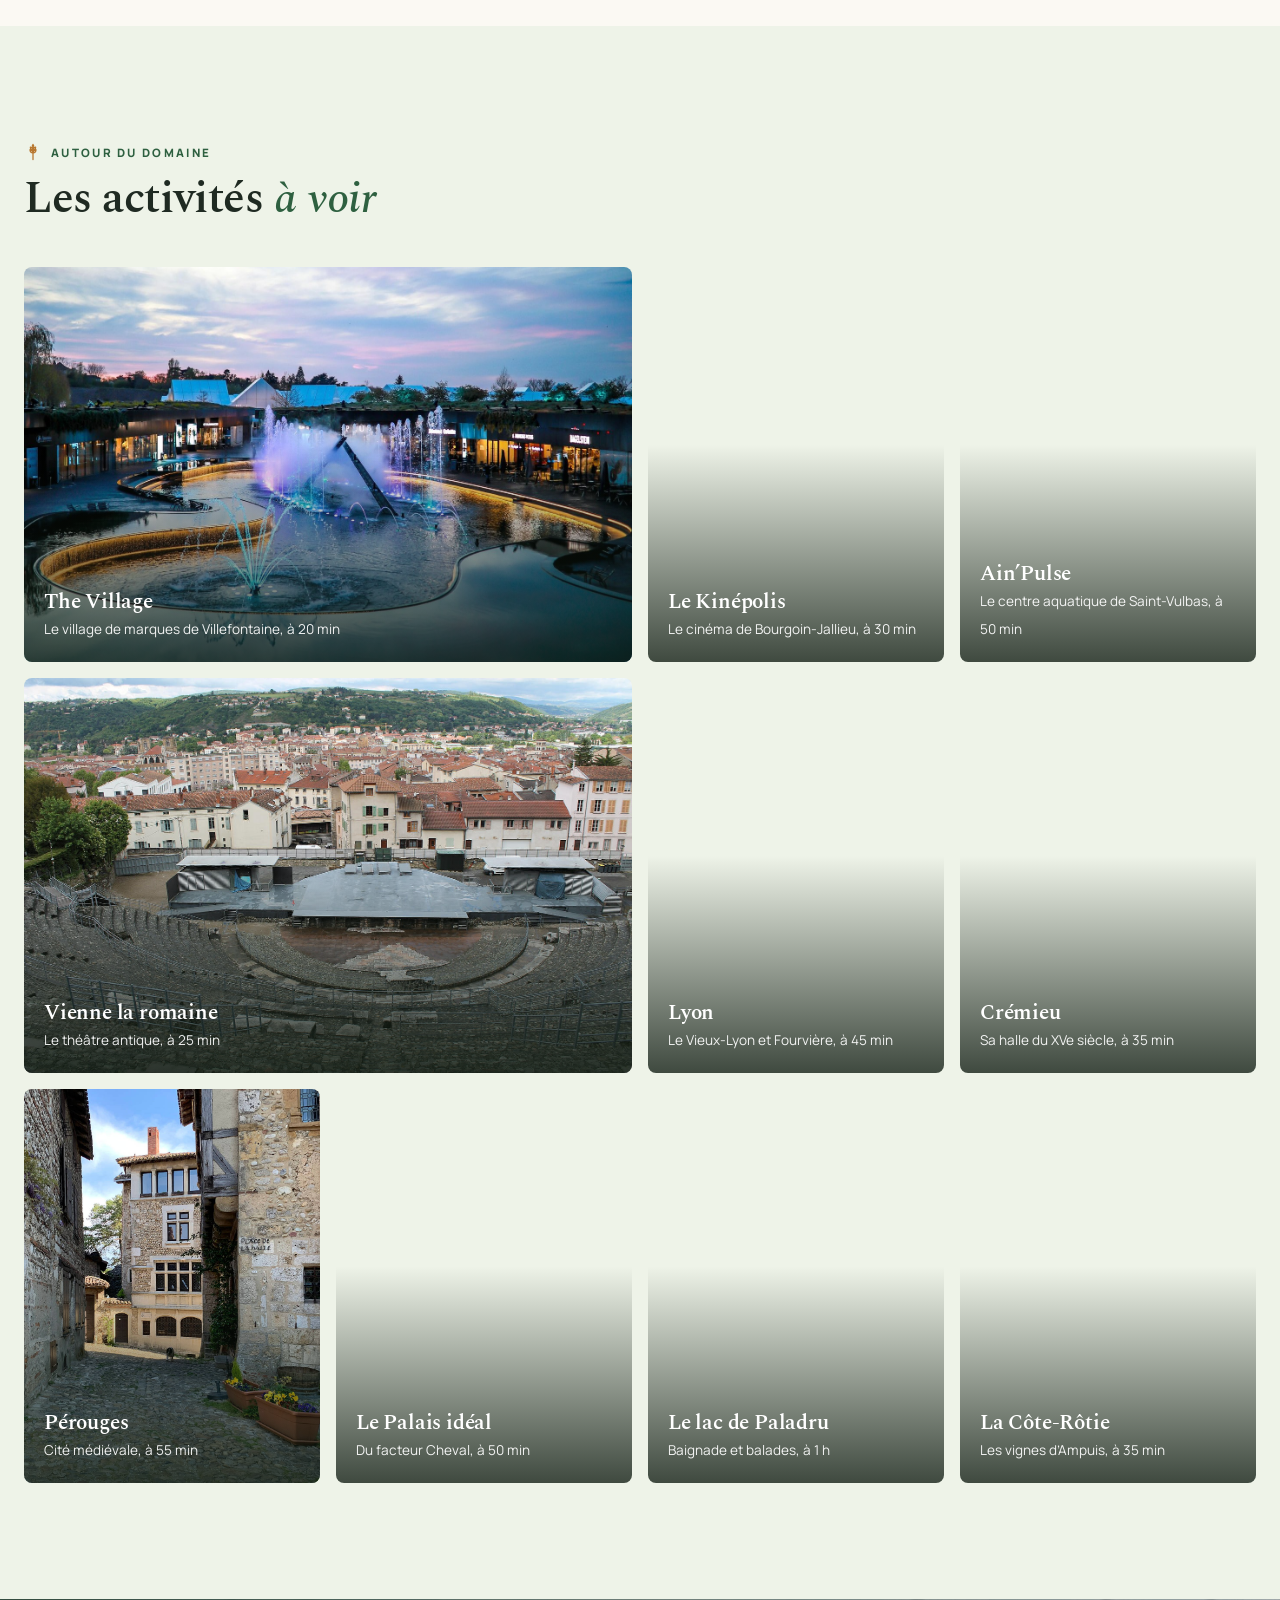
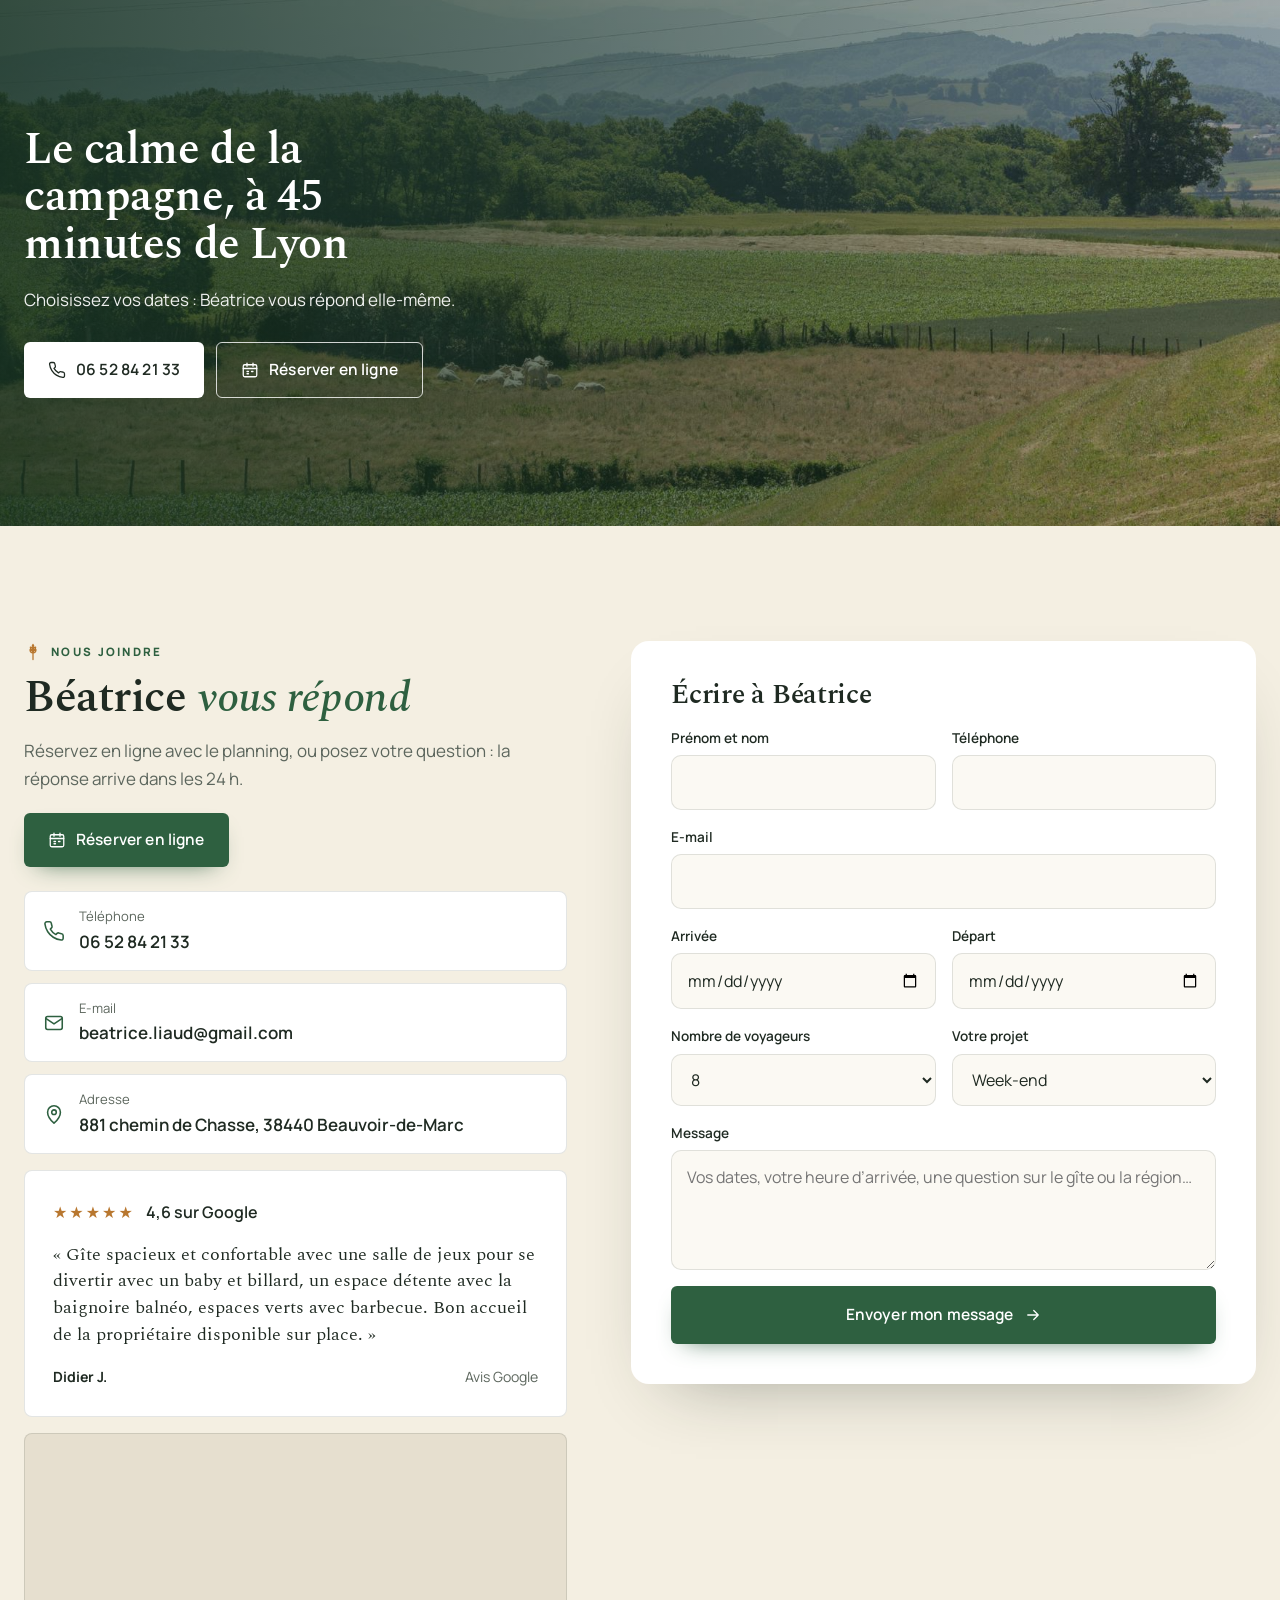
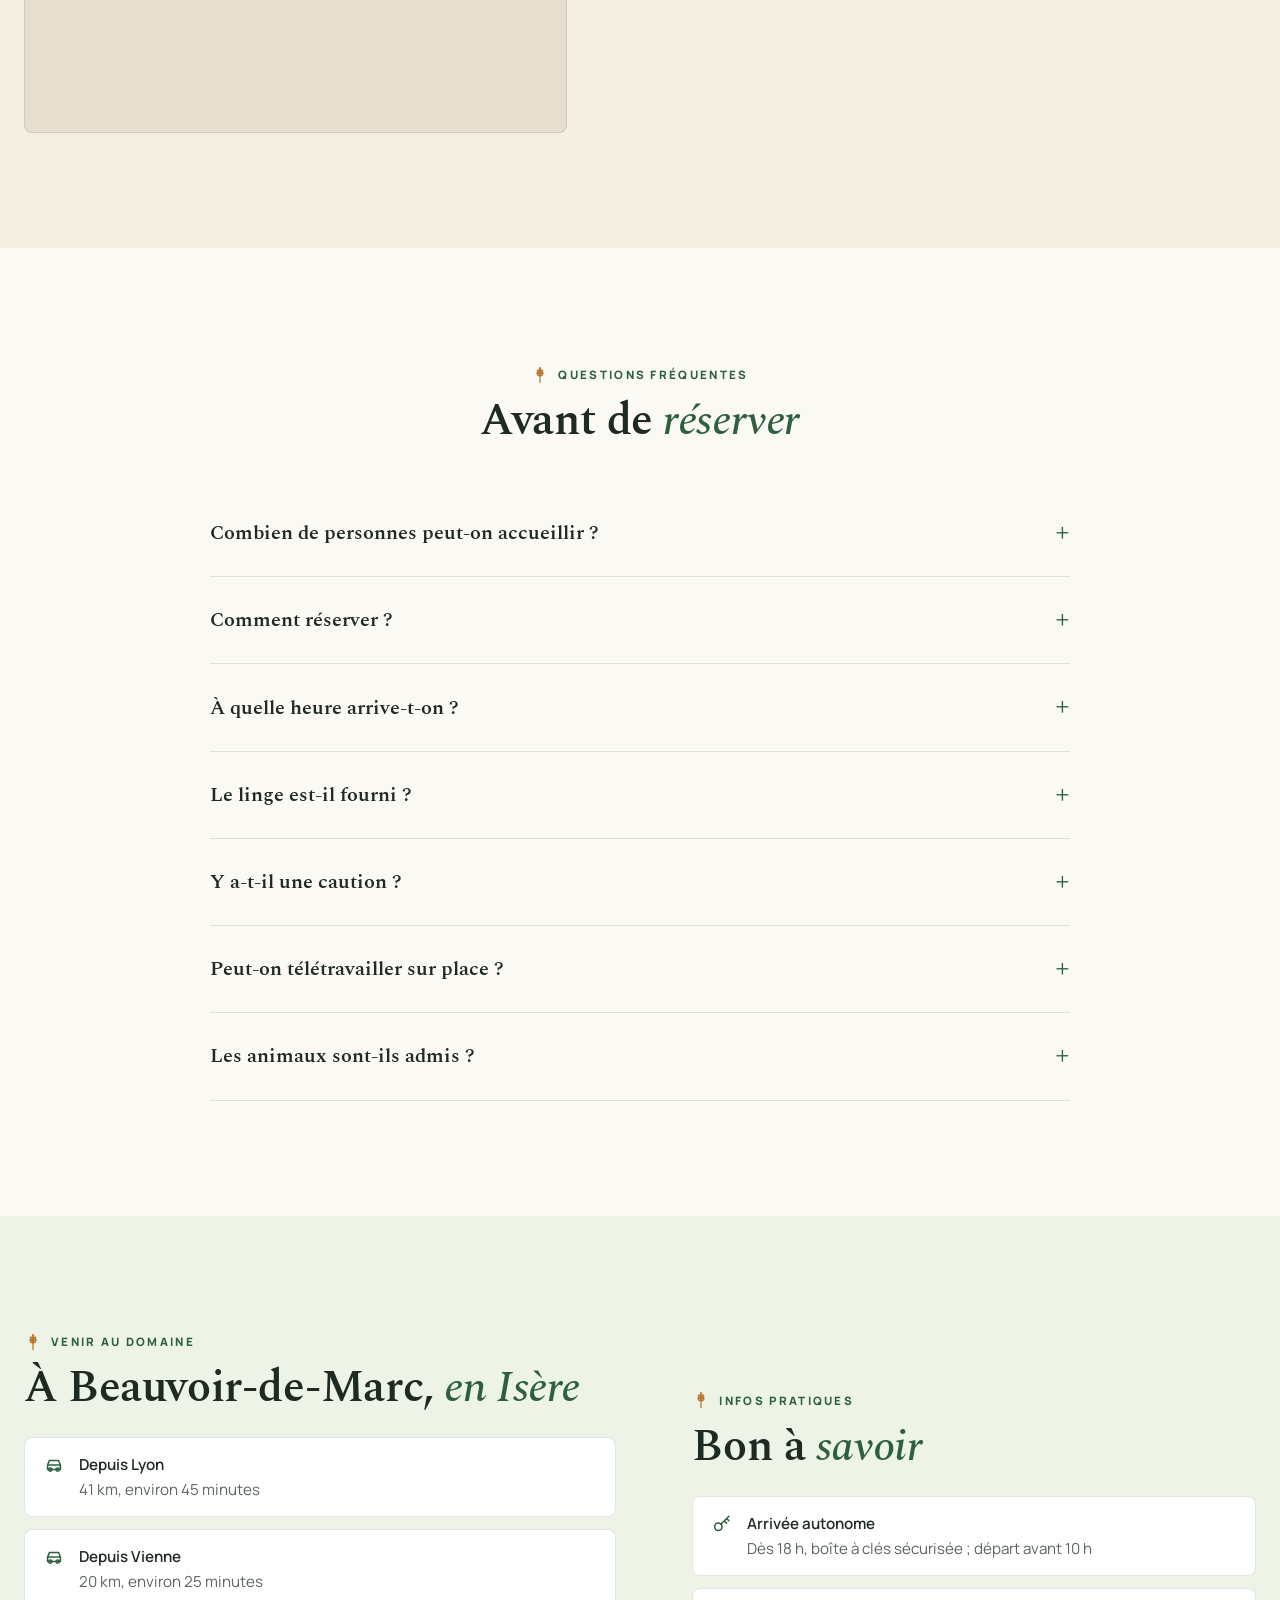
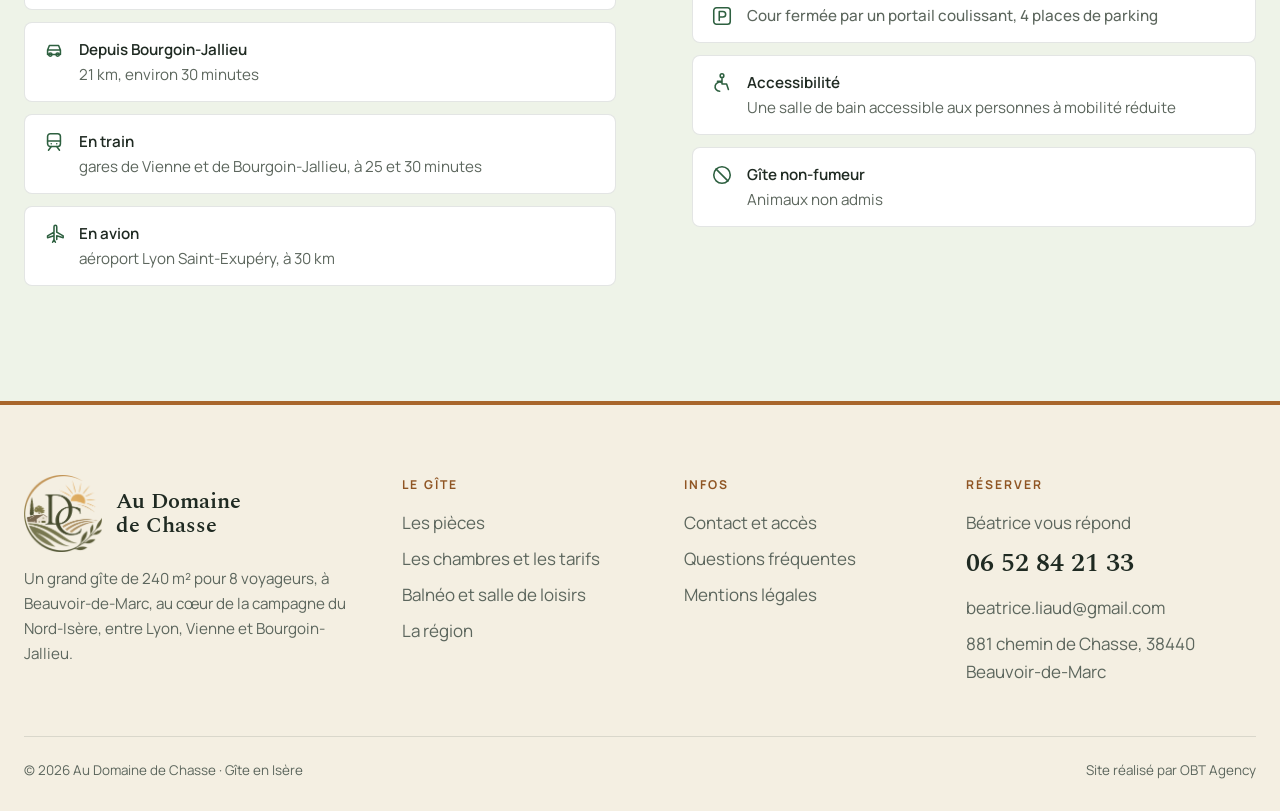
==== commit 82831ddc: "Piliers propres sur deux photos de l'entrée, galerie à 15 photos (bureau, salon de l'étage, salle de" ====
--- a/index.html
+++ b/index.html
@@ -118,7 +118,7 @@
 <section class="section creme" id="galerie">
   <div class="conteneur">
     <div class="entete-section"><div><span class="surtitre"><svg viewBox="0 0 24 24" fill="none" stroke="currentColor" stroke-width="1.7" stroke-linecap="round" stroke-linejoin="round" aria-hidden="true"><path d="M12 22V9"/><path d="M12 13c-2.5 0-4-1.6-4-4 2.5 0 4 1.6 4 4zM12 13c2.5 0 4-1.6 4-4-2.5 0-4 1.6-4 4zM12 9c-2.2 0-3.5-1.4-3.5-3.5C10.7 5.5 12 6.9 12 9zM12 9c2.2 0 3.5-1.4 3.5-3.5C13.3 5.5 12 6.9 12 9zM12 5.5c-1-1-1-2.5 0-3.5 1 1 1 2.5 0 3.5z"/></svg>En images</span><h2>La vie <em class="it">au domaine</em></h2></div></div>
-    <div class="mosaique" data-reveal><button class="grand" data-galerie="images/gite/grande-table.jpg" data-legende="La grande table de la salle de loisirs" aria-label="Agrandir : La grande table de la salle de loisirs"><img src="images/gite/grande-table.jpg" alt="La grande table de la salle de loisirs" loading="lazy" decoding="async"><span>La grande table de la salle de loisirs</span></button><button class="" data-galerie="images/gite/plancha.jpg" data-legende="La plancha au jardin" aria-label="Agrandir : La plancha au jardin"><img src="images/gite/plancha.jpg" alt="La plancha au jardin" loading="lazy" decoding="async"><span>La plancha au jardin</span></button><button class="" data-galerie="images/gite/balneo.jpg" data-legende="La baignoire balnéo" aria-label="Agrandir : La baignoire balnéo"><img src="images/gite/balneo.jpg" alt="La baignoire balnéo" loading="lazy" decoding="async"><span>La baignoire balnéo</span></button><button class="" data-galerie="images/gite/chambre-1.jpg" data-legende="Une chambre avec lit queen size" aria-label="Agrandir : Une chambre avec lit queen size"><img src="images/gite/chambre-1.jpg" alt="Une chambre avec lit queen size" loading="lazy" decoding="async"><span>Une chambre avec lit queen size</span></button><button class="" data-galerie="images/gite/terrasse.jpg" data-legende="La terrasse et la cour" aria-label="Agrandir : La terrasse et la cour"><img src="images/gite/terrasse.jpg" alt="La terrasse et la cour" loading="lazy" decoding="async"><span>La terrasse et la cour</span></button><button class="" data-galerie="images/gite/sejour.jpg" data-legende="Le séjour" aria-label="Agrandir : Le séjour"><img src="images/gite/sejour.jpg" alt="Le séjour" loading="lazy" decoding="async"><span>Le séjour</span></button><button class="" data-galerie="images/gite/balcon.jpg" data-legende="Le balcon" aria-label="Agrandir : Le balcon"><img src="images/gite/balcon.jpg" alt="Le balcon" loading="lazy" decoding="async"><span>Le balcon</span></button><button class="" data-galerie="images/gite/salle-a-manger.jpg" data-legende="La salle à manger" aria-label="Agrandir : La salle à manger"><img src="images/gite/salle-a-manger.jpg" alt="La salle à manger" loading="lazy" decoding="async"><span>La salle à manger</span></button><button class="" data-galerie="images/gite/cuisine.jpg" data-legende="La cuisine équipée" aria-label="Agrandir : La cuisine équipée"><img src="images/gite/cuisine.jpg" alt="La cuisine équipée" loading="lazy" decoding="async"><span>La cuisine équipée</span></button><button class="large" data-galerie="images/gite/billard-baby.jpg" data-legende="Le billard et le baby-foot" aria-label="Agrandir : Le billard et le baby-foot"><img src="images/gite/billard-baby.jpg" alt="Le billard et le baby-foot" loading="lazy" decoding="async"><span>Le billard et le baby-foot</span></button><button class="" data-galerie="images/gite/salle-de-bain.jpg" data-legende="La salle de bain" aria-label="Agrandir : La salle de bain"><img src="images/gite/salle-de-bain.jpg" alt="La salle de bain" loading="lazy" decoding="async"><span>La salle de bain</span></button><button class="" data-galerie="images/gite/entree-cour.jpg" data-legende="L’entrée du domaine" aria-label="Agrandir : L’entrée du domaine"><img src="images/gite/entree-cour.jpg" alt="L’entrée du domaine" loading="lazy" decoding="async"><span>L’entrée du domaine</span></button></div>
+    <div class="mosaique" data-reveal><button class="grand" data-galerie="images/gite/grande-table.jpg" data-legende="La grande table de la salle de loisirs" aria-label="Agrandir : La grande table de la salle de loisirs"><img src="images/gite/grande-table.jpg" alt="La grande table de la salle de loisirs" loading="lazy" decoding="async"><span>La grande table de la salle de loisirs</span></button><button class="haut" data-galerie="images/gite/plancha.jpg" data-legende="La plancha au jardin" aria-label="Agrandir : La plancha au jardin"><img src="images/gite/plancha.jpg" alt="La plancha au jardin" loading="lazy" decoding="async"><span>La plancha au jardin</span></button><button class="" data-galerie="images/gite/balneo.jpg" data-legende="La baignoire balnéo" aria-label="Agrandir : La baignoire balnéo"><img src="images/gite/balneo.jpg" alt="La baignoire balnéo" loading="lazy" decoding="async"><span>La baignoire balnéo</span></button><button class="" data-galerie="images/gite/chambre-1.jpg" data-legende="Une chambre avec lit queen size" aria-label="Agrandir : Une chambre avec lit queen size"><img src="images/gite/chambre-1.jpg" alt="Une chambre avec lit queen size" loading="lazy" decoding="async"><span>Une chambre avec lit queen size</span></button><button class="haut" data-galerie="images/gite/bureau.jpg" data-legende="Le bureau" aria-label="Agrandir : Le bureau"><img src="images/gite/bureau.jpg" alt="Le bureau" loading="lazy" decoding="async"><span>Le bureau</span></button><button class="" data-galerie="images/gite/terrasse.jpg" data-legende="La terrasse et la cour" aria-label="Agrandir : La terrasse et la cour"><img src="images/gite/terrasse.jpg" alt="La terrasse et la cour" loading="lazy" decoding="async"><span>La terrasse et la cour</span></button><button class="" data-galerie="images/gite/sejour.jpg" data-legende="Le séjour" aria-label="Agrandir : Le séjour"><img src="images/gite/sejour.jpg" alt="Le séjour" loading="lazy" decoding="async"><span>Le séjour</span></button><button class="" data-galerie="images/gite/salon.jpg" data-legende="Le salon de l’étage" aria-label="Agrandir : Le salon de l’étage"><img src="images/gite/salon.jpg" alt="Le salon de l’étage" loading="lazy" decoding="async"><span>Le salon de l’étage</span></button><button class="" data-galerie="images/gite/balcon.jpg" data-legende="Le balcon" aria-label="Agrandir : Le balcon"><img src="images/gite/balcon.jpg" alt="Le balcon" loading="lazy" decoding="async"><span>Le balcon</span></button><button class="" data-galerie="images/gite/salle-a-manger.jpg" data-legende="La salle à manger" aria-label="Agrandir : La salle à manger"><img src="images/gite/salle-a-manger.jpg" alt="La salle à manger" loading="lazy" decoding="async"><span>La salle à manger</span></button><button class="" data-galerie="images/gite/cuisine.jpg" data-legende="La cuisine équipée" aria-label="Agrandir : La cuisine équipée"><img src="images/gite/cuisine.jpg" alt="La cuisine équipée" loading="lazy" decoding="async"><span>La cuisine équipée</span></button><button class="" data-galerie="images/gite/billard-baby.jpg" data-legende="Le billard et le baby-foot" aria-label="Agrandir : Le billard et le baby-foot"><img src="images/gite/billard-baby.jpg" alt="Le billard et le baby-foot" loading="lazy" decoding="async"><span>Le billard et le baby-foot</span></button><button class="" data-galerie="images/gite/salle-de-bain.jpg" data-legende="La salle de bain" aria-label="Agrandir : La salle de bain"><img src="images/gite/salle-de-bain.jpg" alt="La salle de bain" loading="lazy" decoding="async"><span>La salle de bain</span></button><button class="" data-galerie="images/gite/salle-de-bain-pmr.jpg" data-legende="La salle de bain du rez-de-chaussée" aria-label="Agrandir : La salle de bain du rez-de-chaussée"><img src="images/gite/salle-de-bain-pmr.jpg" alt="La salle de bain du rez-de-chaussée" loading="lazy" decoding="async"><span>La salle de bain du rez-de-chaussée</span></button><button class="" data-galerie="images/gite/entree-cour.jpg" data-legende="L’entrée du domaine" aria-label="Agrandir : L’entrée du domaine"><img src="images/gite/entree-cour.jpg" alt="L’entrée du domaine" loading="lazy" decoding="async"><span>L’entrée du domaine</span></button></div>
   </div>
 </section>
 
